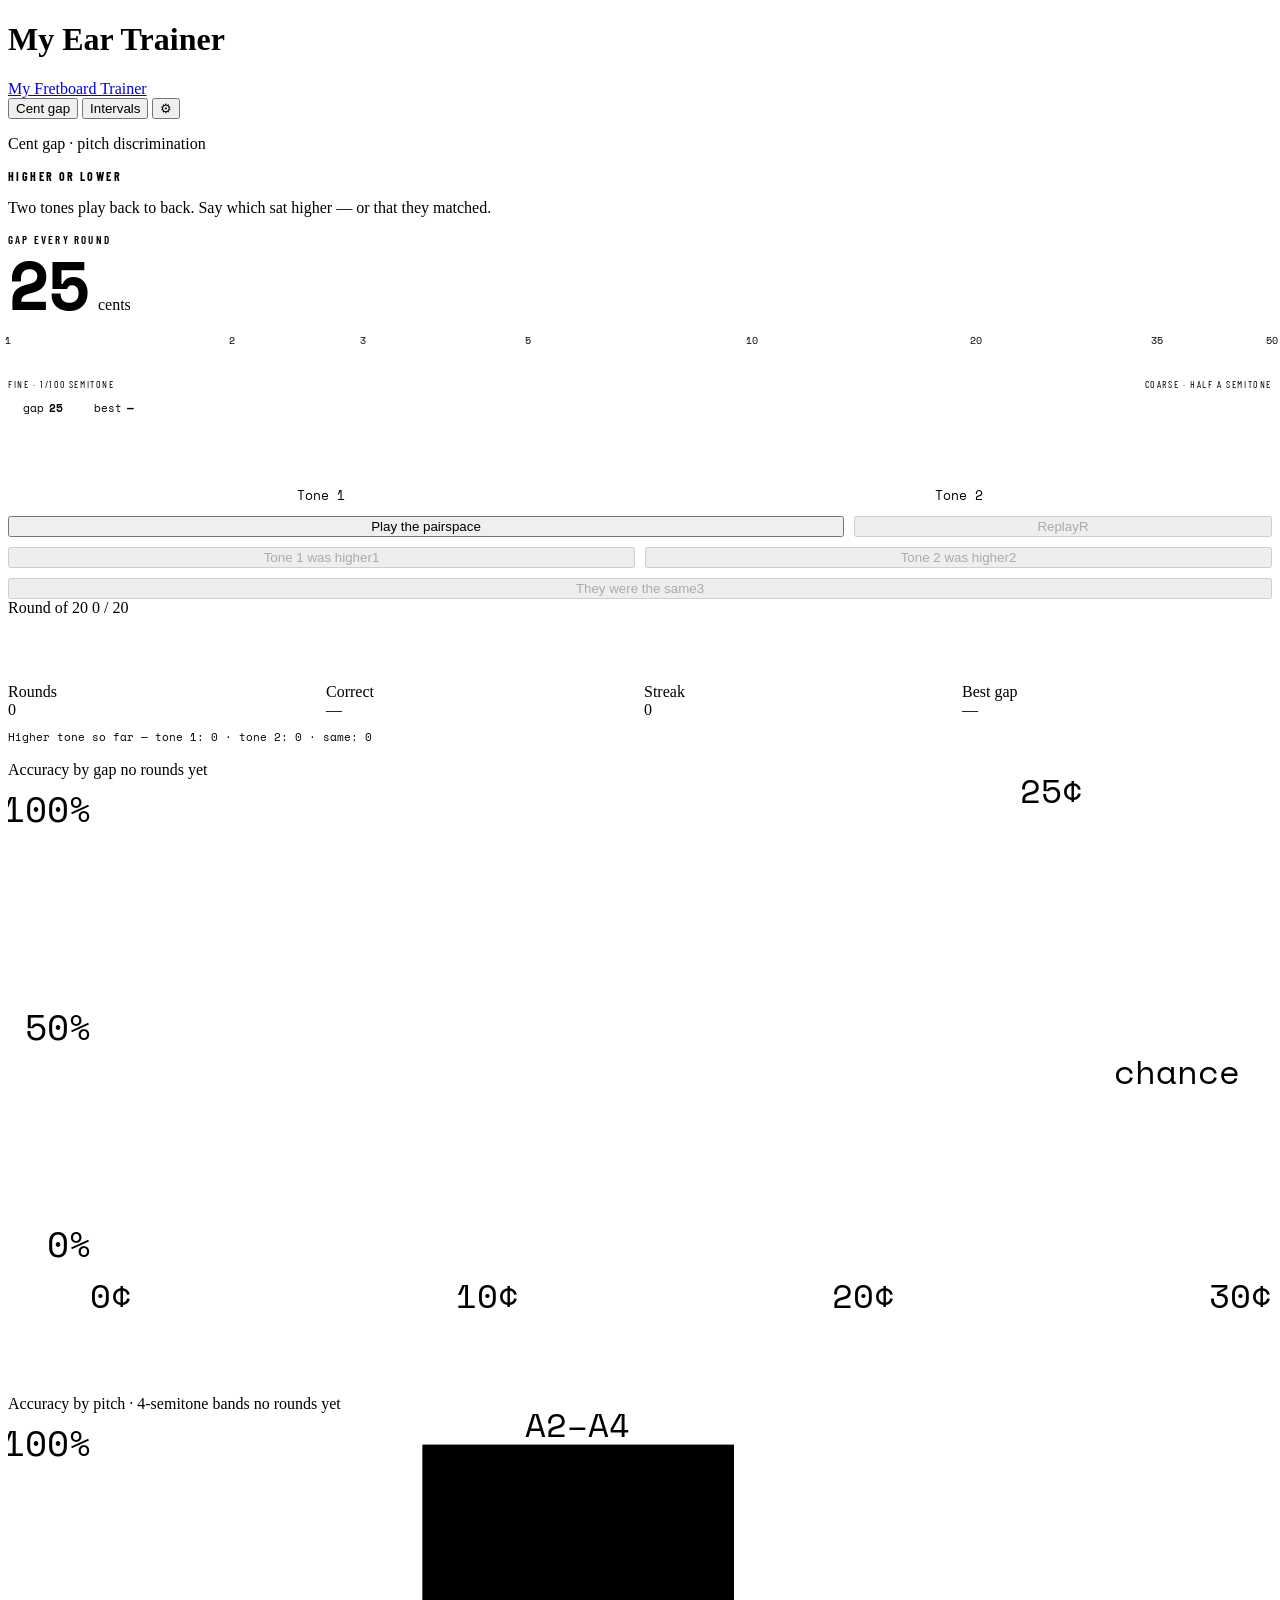
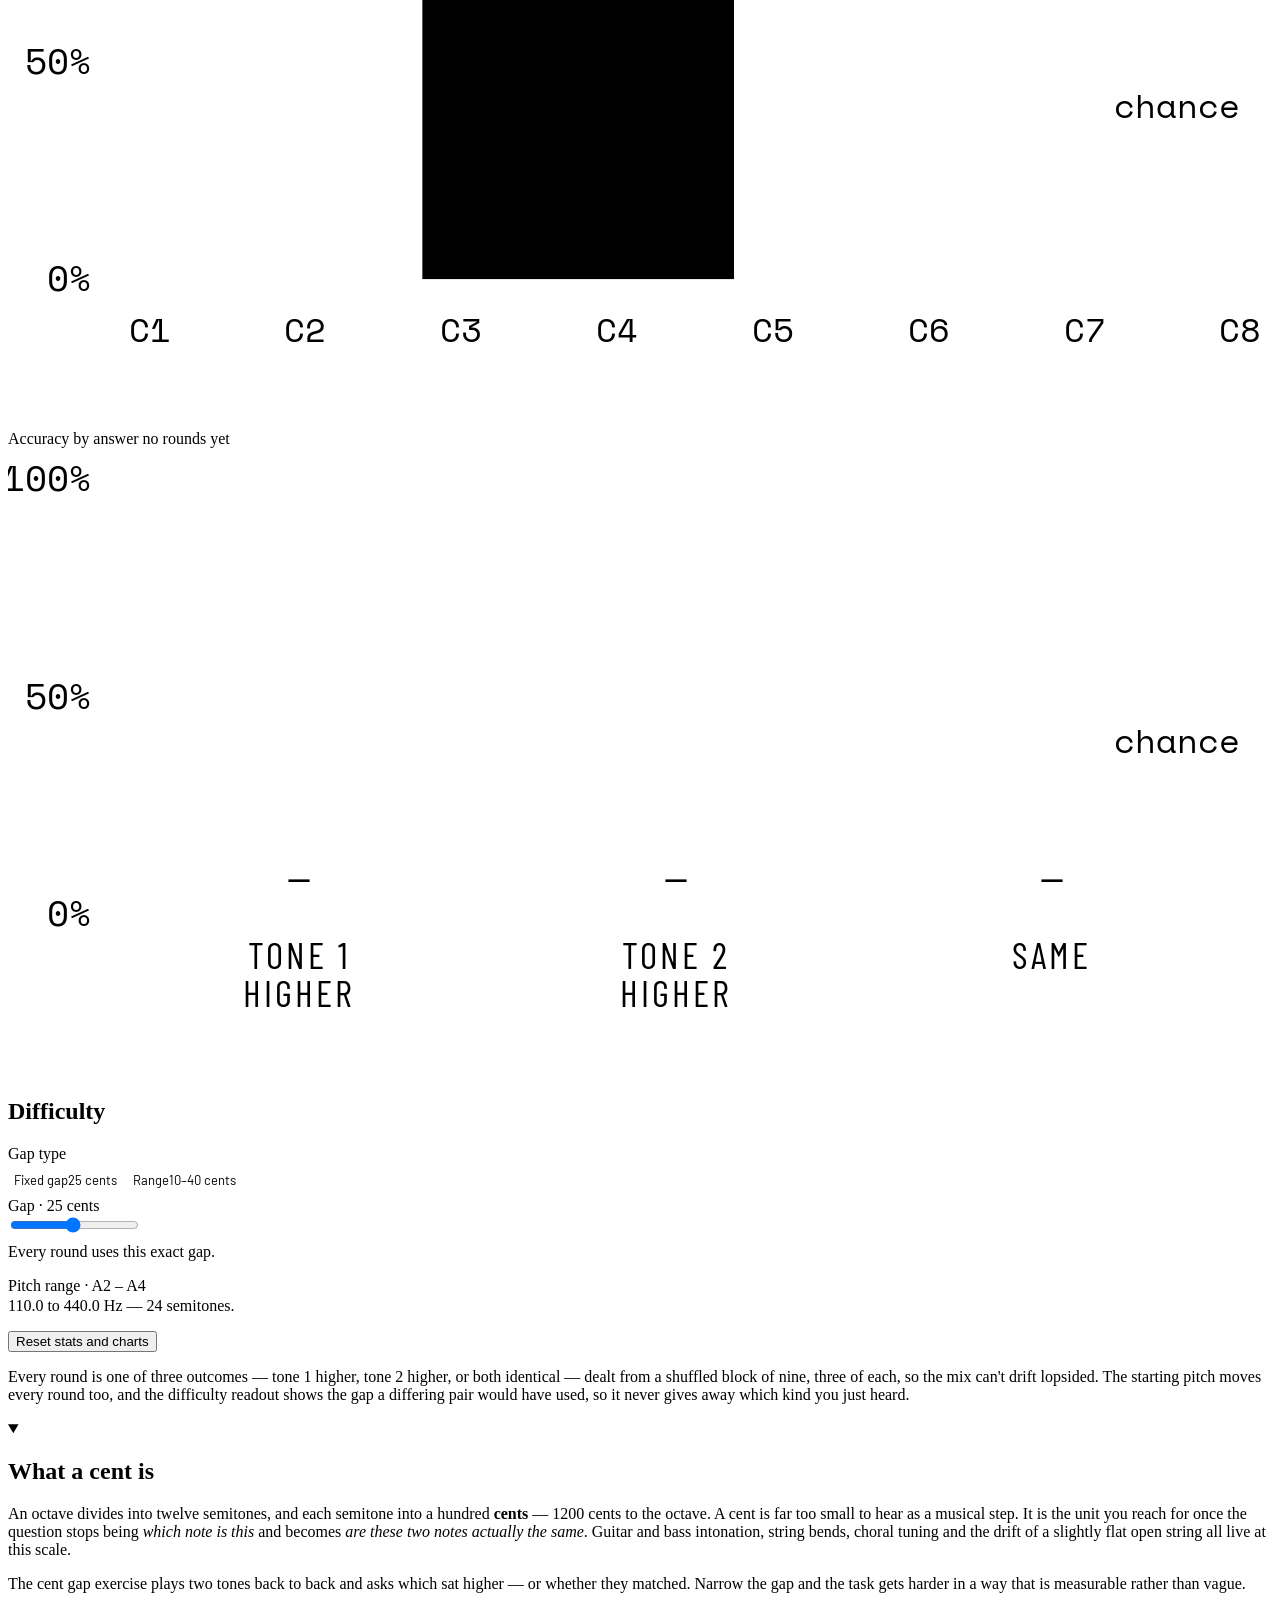
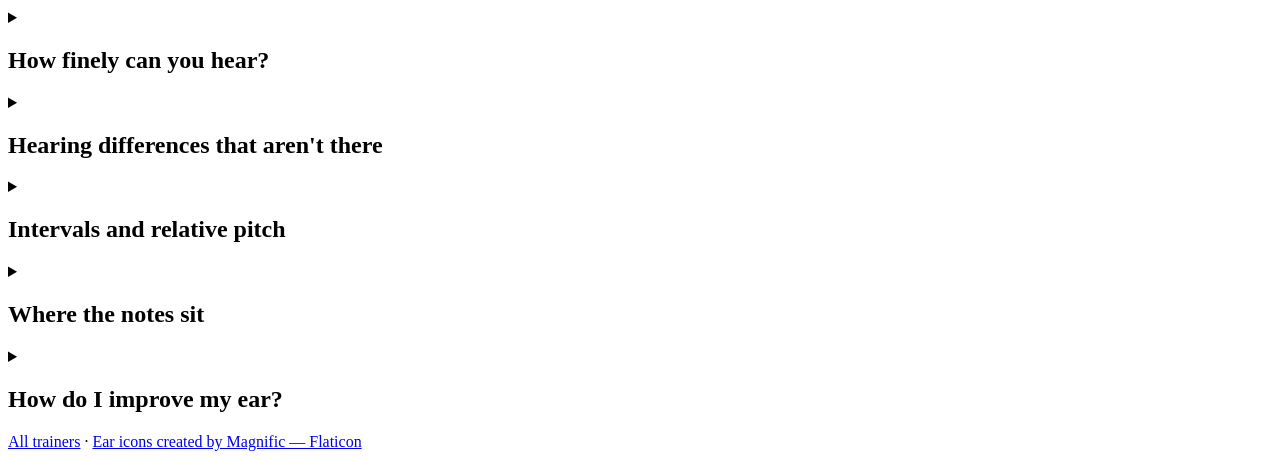
==== ear/index.html @ 1923e23a "Cap the cent gap at 50 The rail ran to 400 cents and the sliders to 300, so most of their travel sat" ====
<!DOCTYPE html>
<html lang="en" data-theme="auto">
<head>
<meta charset="utf-8">
<meta name="viewport" content="width=device-width, initial-scale=1, viewport-fit=cover">
<title>My Ear Trainer</title>
<meta name="description" content="Train your ear in the browser. Hear two tones and say which sat higher — down to a few cents — or name the interval from the tonic. Free, no signup.">
<link rel="canonical" href="https://mymusictrainers.com/ear/">
<meta name="theme-color" content="#23261F">

<meta property="og:type" content="website">
<meta property="og:site_name" content="My Music Trainers">
<meta property="og:url" content="https://mymusictrainers.com/ear/">
<meta property="og:title" content="My Ear Trainer — pitch and interval ear training">
<meta property="og:description" content="Hear two tones and say which sat higher — down to a few cents — or name the interval from the tonic. Free, runs in the browser, no signup.">
<meta property="og:image" content="https://mymusictrainers.com/og-image.png">
<meta property="og:image:width" content="1200">
<meta property="og:image:height" content="630">
<meta property="og:image:alt" content="My Music Trainers — ear training and fretboard practice, in the browser">
<meta name="twitter:card" content="summary_large_image">
<meta name="twitter:title" content="My Ear Trainer — pitch and interval ear training">
<meta name="twitter:description" content="Hear two tones and say which sat higher — down to a few cents — or name the interval from the tonic. Free, runs in the browser, no signup.">
<meta name="twitter:image" content="https://mymusictrainers.com/og-image.png">

<link rel="icon" type="image/png" href="../favicon.png">
<link rel="apple-touch-icon" href="../favicon.png">
<link rel="preconnect" href="https://fonts.googleapis.com">
<link rel="preconnect" href="https://fonts.gstatic.com" crossorigin>
<link href="https://fonts.googleapis.com/css2?family=Barlow+Condensed:wght@500;600;700&family=Barlow:wght@400;500;600&family=Space+Mono:wght@400;700&display=swap" rel="stylesheet">
<link rel="stylesheet" href="../app.css">
<style>

  .checks{display:grid;grid-template-columns:repeat(4,1fr);gap:6px;}
  .chk{
    position:relative;
    display:flex;align-items:center;justify-content:center;gap:5px;
    border:1px solid var(--rule);border-radius:2px;
    padding:8px 4px 8px 16px;
    cursor:pointer;user-select:none;
    font-family:'Space Mono',monospace;font-size:12px;color:var(--muted);
    opacity:.55;
    transition:background .12s,border-color .12s,color .12s,opacity .12s;
  }
  /* filled dot on the left reads as on/off at a glance, so the state doesn't
     rest on a grey-versus-less-grey distinction */
  .chk::before{
    content:'';position:absolute;left:5px;top:50%;
    width:7px;height:7px;margin-top:-3.5px;border-radius:50%;
    border:1px solid var(--muted);background:transparent;
    transition:background .12s,border-color .12s;
  }
  .chk[aria-pressed="true"]{
    border-color:var(--signal);color:var(--ink);
    background:var(--wash-no-b);opacity:1;
  }
  .chk[aria-pressed="true"]::before{background:var(--signal);border-color:var(--signal);}
  .chk[aria-pressed="true"] b{color:var(--signal);}
  .chk:focus-visible{outline:2px solid var(--signal);outline-offset:2px;}
  .chk b{font-weight:700;}
  .degrees{display:grid;grid-template-columns:repeat(4,1fr);gap:8px;margin-top:10px;}
  .deg{
    font-family:'Space Mono',monospace;
    letter-spacing:.02em;font-weight:700;font-size:15px;
    border:1px solid var(--ink);background:transparent;color:var(--ink);
    border-radius:2px;padding:12px 4px;cursor:pointer;
    transition:background .12s,color .12s,border-color .12s,opacity .14s;
  }
  .deg:hover:not(:disabled){background:var(--tint-b);}
  .deg-off{opacity:.22;border-style:dashed;}
  .deg:not(.deg-off){border-color:var(--signal);}
  .deg:disabled{opacity:.32;cursor:default;}
  .deg:focus-visible{outline:2px solid var(--signal);outline-offset:2px;}
  .deg span{display:block;font-family:'Space Mono',monospace;font-size:11px;letter-spacing:0;text-transform:none;opacity:.62;margin-top:2px;}
  .deg em{display:block;font-family:'Space Mono',monospace;font-size:9px;font-style:normal;letter-spacing:0;opacity:.4;margin-top:1px;}
  .deg.mark-ok{background:var(--correct)!important;border-color:var(--correct)!important;color:var(--on-correct)!important;opacity:1!important;}
  .deg.mark-no{background:var(--signal)!important;border-color:var(--signal)!important;color:var(--on-signal)!important;opacity:1!important;}
  .deg.mark-truth{border-color:var(--correct)!important;color:var(--correct)!important;opacity:1!important;box-shadow:inset 0 0 0 1px var(--correct);}
  /* brief highlight so the eye lands on the section after scrolling */
  @keyframes spotlight{
    0%{box-shadow:inset 0 0 0 1px transparent;background:transparent;}
    18%{box-shadow:inset 0 0 0 2px var(--signal);background:var(--wash-no-b);}
    70%{box-shadow:inset 0 0 0 2px var(--signal);background:var(--wash-no-b);}
    100%{box-shadow:inset 0 0 0 1px transparent;background:transparent;}
  }
  #difficultyBlock,#ivSetupBlock{border-radius:3px;}
  @media (prefers-reduced-motion:reduce){
    .spotlight{animation:none;outline:2px solid var(--signal);outline-offset:4px;}
  }
  .score-of{font-family:'Space Mono',monospace;font-size:12px;color:var(--muted);}
  .score-row b{flex:0 0 92px;font-weight:400;color:var(--muted);}
  .lede{font-size:14px;line-height:1.45;color:var(--graphite);margin:6px 0 0;max-width:40ch;}
  .hr{height:1px;background:var(--rule);margin:18px 0;}
  .sec-head{font-family:'Barlow Condensed',sans-serif;text-transform:uppercase;letter-spacing:.2em;font-size:12px;font-weight:700;margin:0 0 3px;}

  .picker{display:grid;grid-template-columns:1fr 1fr;gap:8px;}
  select{
  }
  .readout{display:flex;align-items:baseline;gap:10px;}
  .readout .num{font-family:'Space Mono',monospace;font-weight:700;font-size:clamp(46px,15vw,68px);line-height:.9;letter-spacing:-.03em;}
  .readout-cap{font-family:'Barlow Condensed',sans-serif;text-transform:uppercase;letter-spacing:.2em;font-size:11px;font-weight:600;color:var(--muted);margin:0 0 8px;}

  .rail{margin:20px 0 4px;}
  .rail-track{position:relative;height:34px;border-bottom:1px solid var(--ink);}
  .ceil{
    position:absolute;right:0;bottom:0;height:26px;
    background:repeating-linear-gradient(-45deg,var(--tint-b) 0 3px,transparent 3px 7px);
    border-left:1px dashed var(--tint-strong);
    transition:width .35s cubic-bezier(.2,.7,.2,1);
  }
  .cap-mark{
    position:absolute;bottom:-1px;width:2px;height:26px;
    background:var(--tint-strong);transform:translateX(-1px);
    transition:left .35s cubic-bezier(.2,.7,.2,1);
  }
  .rail-keys{
    display:flex;gap:16px;flex-wrap:wrap;margin-top:10px;
    font-family:'Space Mono',monospace;font-size:11px;color:var(--muted);
  }
  .rail-keys b{color:var(--ink);font-weight:700;}
  .key{display:flex;align-items:center;gap:5px;}
  .key::before{content:'';width:10px;height:3px;border-radius:1px;}
  .key-now::before{background:var(--signal);}
  .key-cap::before{background:var(--tint-strong);}
  .key-best::before{background:var(--correct);}
  .tick{position:absolute;bottom:0;width:1px;background:var(--tint-strong);height:12px;}
  .tick-num{position:absolute;top:-2px;transform:translateX(-50%);font-family:'Space Mono',monospace;font-size:10px;color:var(--muted);}
  .marker{position:absolute;bottom:-1px;width:3px;height:26px;background:var(--signal);transform:translateX(-1px);transition:left .45s cubic-bezier(.2,.7,.2,1);}
  .marker::after{content:'';position:absolute;top:-7px;left:50%;transform:translateX(-50%);border-left:5px solid transparent;border-right:5px solid transparent;border-top:7px solid var(--signal);}
  .best{position:absolute;bottom:-1px;width:1px;height:20px;background:var(--correct);transition:left .45s cubic-bezier(.2,.7,.2,1);}
  .rail-legend{display:flex;justify-content:space-between;font-family:'Barlow Condensed',sans-serif;text-transform:uppercase;letter-spacing:.16em;font-size:10px;color:var(--muted);margin-top:9px;}

  .tones{display:grid;grid-template-columns:1fr 1fr;gap:12px;height:78px;align-items:end;margin:18px 0 4px;}
  .tone{background:var(--tint-b);border:1px solid var(--rule);border-radius:2px;height:34px;display:flex;align-items:center;justify-content:center;font-family:'Space Mono',monospace;font-size:13px;color:var(--graphite);transition:transform .4s cubic-bezier(.2,.7,.2,1),background .2s,border-color .2s,color .2s;}
  .tone.sounding{background:var(--ink);color:var(--panel);border-color:var(--ink);}
  .tone.up{transform:translateY(-30px);}
  .tone.win{border-color:var(--ink);background:var(--tint-c);color:var(--ink);}
  .transport{display:grid;grid-template-columns:2fr 1fr;gap:10px;}
  .answers{display:grid;grid-template-columns:1fr 1fr;gap:10px;margin-top:10px;}
  #ansSame{grid-column:1/-1;}
  .btn.mark-ok{background:var(--correct)!important;border-color:var(--correct)!important;color:var(--on-correct)!important;opacity:1!important;}
  .btn.mark-no{background:var(--signal)!important;border-color:var(--signal)!important;color:var(--on-signal)!important;opacity:1!important;}
  .btn.mark-truth{border-color:var(--correct)!important;color:var(--correct)!important;opacity:1!important;box-shadow:inset 0 0 0 1px var(--correct);}

  .verdict{font-family:'Barlow Condensed',sans-serif;text-transform:uppercase;letter-spacing:.18em;font-weight:700;font-size:14px;min-height:38px;margin-top:14px;}

  .stats{display:grid;grid-template-columns:repeat(4,1fr);gap:8px;margin-top:14px;}
  .chart{margin-top:16px;}
  .chart svg{width:100%;height:auto;display:block;touch-action:pan-y;cursor:crosshair;}
  .tally{font-family:'Space Mono',monospace;font-size:11px;color:var(--muted);margin-top:10px;}

  .block{margin-top:16px;border-top:1px solid var(--rule);padding-top:14px;}
  .seg button{flex:1 1 auto;min-width:76px;font-family:'Barlow',sans-serif;font-size:13px;padding:9px 6px;border:1px solid var(--rule);background:transparent;color:var(--graphite);border-radius:2px;cursor:pointer;}
  @media (prefers-reduced-motion:reduce){
    *{transition:none !important;}
    .flash.fire{animation:none;}
    .flash.ok,.flash.no{opacity:0;}
  }
</style>
</head>
<body>
<main class="panel" id="panel">
  <div class="wordmark">
    <h1 class="wm-item">My Ear Trainer</h1>
    <a class="wm-item" href="/fretboard/">My Fretboard Trainer</a>
  </div>
  <div class="flash" id="flash"></div>

  <div class="tabs" role="tablist">
    <button class="tab" id="tabGap" role="tab" aria-selected="true">Cent gap</button>
    <button class="tab" id="tabInt" role="tab" aria-selected="false">Intervals</button>
    <button class="tab tab-gear" id="prefsBtn" aria-expanded="false" aria-label="Preferences">⚙</button>
  </div>

  <div id="prefsBack" class="sheet-back" hidden></div>
  <section id="prefs" class="sheet" hidden role="dialog" aria-modal="true" aria-label="Preferences">
    <div class="sheet-head">
      <span class="sheet-title">Preferences</span>
      <button class="sheet-x" id="prefsClose" aria-label="Close">×</button>
    </div>

    <div class="set-row" style="margin-top:0">
      <div class="set-lab">Pairs per round · <span class="slider-val" id="roundLenVal">20</span></div>
      <input type="range" id="roundLen" min="5" max="50" value="20" step="5">
    </div>

    <div class="set-row">
      <div class="set-lab">Appearance</div>
      <div class="seg" id="themeSeg">
        <button data-theme="auto" aria-pressed="true">Auto</button>
        <button data-theme="light" aria-pressed="false">Light</button>
        <button data-theme="dark" aria-pressed="false">Dark</button>
      </div>
    </div>

    <div class="set-row">
      <div class="set-lab">Feedback sound</div>
      <div class="seg" id="fxSeg">
        <button data-fx="on" aria-pressed="true">On</button>
        <button data-fx="off" aria-pressed="false">Off</button>
      </div>
    </div>

    <div class="set-row">
      <div class="set-lab">Volume · <span class="slider-val" id="volVal">50%</span></div>
      <input type="range" id="vol" min="5" max="100" value="50" step="1">
    </div>

    <div class="set-row">
      <button class="btn" id="prefsDone">Done</button>
    </div>
  </section>

  <section id="paneGap" role="tabpanel">
  <p class="eyebrow">Cent gap · pitch discrimination</p>

  <!-- ============ TRAINER ============ -->
  <h2 class="sec-head">Higher or lower</h2>
  <p class="sec-sub">Two tones play back to back. Say which sat higher — or that they matched.</p>

  <p class="readout-cap" id="gapCap">Gap this round</p>
  <div class="readout">
    <span class="num" id="gapNum">100</span>
    <span class="unit">cents</span>
  </div>

  <div class="rail">
    <div class="rail-track" id="railTrack">
      <div class="ceil" id="ceilBand"></div>
      <div class="cap-mark" id="capMark"></div>
      <div class="best" id="bestMark" style="left:0%"></div>
      <div class="marker" id="gapMark" style="left:50%"></div>
    </div>
    <div class="rail-legend">
      <span>Fine · 1/100 semitone</span>
      <span>Coarse · half a semitone</span>
    </div>
    <div class="rail-keys">
      <span class="key key-now">gap <b id="keyNow">25</b></span>
      <span class="key key-cap" id="keyCapWrap">range <b id="keyCap">10–40</b></span>
      <span class="key key-best">best <b id="keyBest">—</b></span>
    </div>
  </div>

  <div class="tones">
    <div class="tone" id="tone1">Tone 1</div>
    <div class="tone" id="tone2">Tone 2</div>
  </div>

  <div class="transport">
    <button class="btn btn-primary" id="playBtn">Play the pair<span class="btn-key">space</span></button>
    <button class="btn" id="replayBtn" disabled>Replay<span class="btn-key">R</span></button>
  </div>

  <div class="answers">
    <button class="btn" id="ans1" disabled>Tone 1 was higher<span class="btn-key">1</span></button>
    <button class="btn" id="ans2" disabled>Tone 2 was higher<span class="btn-key">2</span></button>
    <button class="btn" id="ansSame" disabled>They were the same<span class="btn-key">3</span></button>
  </div>

  <div class="prog">
    <div class="prog-head">
      <span id="progLabel">Round of 20</span>
      <span id="progCount">0 / 20</span>
    </div>
    <div class="prog-track"><div class="prog-fill" id="progFill"></div></div>
  </div>

  <p class="verdict" id="verdict"></p>

  <div class="stats">
    <div><div class="stat-k">Rounds</div><div class="stat-v" id="sTrials">0</div></div>
    <div><div class="stat-k">Correct</div><div class="stat-v" id="sAcc">—</div></div>
    <div><div class="stat-k">Streak</div><div class="stat-v" id="sStreak">0</div></div>
    <div><div class="stat-k">Best gap</div><div class="stat-v" id="sBest">—</div></div>
  </div>

  <p class="tally" id="tally">Higher tone so far — tone 1: 0 · tone 2: 0</p>

  <div class="chart">
    <div class="chart-head">
      <span class="chart-title">Accuracy by gap</span>
      <span class="chart-note" id="chartNote">no rounds yet</span>
    </div>
    <svg id="acc" viewBox="0 0 320 152" role="img"
         aria-label="Accuracy plotted against the size of the pitch gap"></svg>
  </div>

  <div class="chart">
    <div class="chart-head">
      <span class="chart-title">Accuracy by pitch · 4-semitone bands</span>
      <span class="chart-note" id="pitchNote">no rounds yet</span>
    </div>
    <svg id="pitch" viewBox="0 0 320 152" role="img"
         aria-label="Accuracy plotted against the centre pitch of the pair"></svg>
  </div>

  <div class="chart">
    <div class="chart-head">
      <span class="chart-title">Accuracy by answer</span>
      <span class="chart-note" id="typeNote">no rounds yet</span>
    </div>
    <svg id="types" viewBox="0 0 320 152" role="img"
         aria-label="Accuracy broken down by which answer was correct"></svg>
  </div>

  <section class="block">
    <h2 class="block-head">Difficulty</h2>

    <div id="difficultyBlock">
    <div class="set-row" style="margin-top:0">
      <div class="set-lab">Gap type</div>
      <div class="seg" id="modeSeg">
        <button data-mode="fixed" aria-pressed="true">Fixed gap<span class="seg-val" id="modeFixedVal">50 cents</span></button>
        <button data-mode="range" aria-pressed="false">Range<span class="seg-val" id="modeRangeVal">40–100 cents</span></button>
      </div>
    </div>

    <div class="set-row" id="fixedRow">
      <div class="set-lab">Gap · <span class="slider-val" id="fixedVal">25 cents</span></div>
      <input type="range" id="fixedGap" min="1" max="50" value="25" step="1">
      <p class="note" style="margin-top:6px">Every round uses this exact gap.</p>
    </div>

    <div class="set-row" id="rangeRow" hidden>
      <div class="set-lab">Gap range · <span class="slider-val" id="rangeSpanVal">10 – 40 cents</span></div>
      <div class="dual" id="rangeDual"></div>
      <p class="note" style="margin-top:6px">Each round draws a gap at random from this span, so you get a spread of difficulties rather than one.</p>
    </div>

    <div class="set-row">
      <div class="set-lab">Pitch range · <span class="slider-val" id="pitchSpanVal">A2 – A4</span></div>
      <div class="dual" id="pitchDual"></div>
      <p class="note" style="margin-top:2px" id="regRange">Pairs land between A2 and A4.</p>
    </div>
    </div>

    <div class="set-row">
      <button class="btn" id="resetBtn">Reset stats and charts</button>
    </div>

    <p class="note">Every round is one of three outcomes — tone 1 higher, tone 2 higher, or both identical — dealt from a shuffled block of nine, three of each, so the mix can't drift lopsided. The starting pitch moves every round too, and the difficulty readout shows the gap a differing pair would have used, so it never gives away which kind you just heard.</p>
  </section>
  </section>

  <!-- ============ INTERVALS ============ -->
  <section id="paneInt" role="tabpanel" hidden>
    <p class="eyebrow">Intervals · from the tonic</p>
    <h2 class="sec-head" style="margin-top:10px">Name the interval</h2>
    <p class="sec-sub">The tonic sounds first, then a second note. Say how far apart they were.</p>

    <div class="prog">
      <div class="prog-head">
        <span id="ivProgLabel">Round of 20</span>
        <span id="ivProgCount">0 / 20</span>
      </div>
      <div class="prog-track"><div class="prog-fill" id="ivProgFill"></div></div>
    </div>

    <div class="tones">
      <div class="tone" id="ivTone1">Tone 1</div>
      <div class="tone" id="ivTone2">Tone 2</div>
    </div>

    <div class="transport">
      <button class="btn btn-primary" id="ivPlay">Play the pair<span class="btn-key">space</span></button>
      <button class="btn" id="ivReplay" disabled>Replay<span class="btn-key">R</span></button>
    </div>

    <div class="degrees" id="ivDegrees"></div>

    <p class="verdict" id="ivVerdict"></p>

    <div class="stats">
      <div><div class="stat-k">Rounds</div><div class="stat-v" id="ivTrials">0</div></div>
      <div><div class="stat-k">Correct</div><div class="stat-v" id="ivAcc">—</div></div>
      <div><div class="stat-k">Streak</div><div class="stat-v" id="ivStreak">0</div></div>
      <div><div class="stat-k">Best run</div><div class="stat-v" id="ivBest">0</div></div>
    </div>

    <div class="chart">
      <div class="chart-head">
        <span class="chart-title">Accuracy by interval</span>
        <span class="chart-note" id="ivChartNote">no rounds yet</span>
      </div>
      <svg id="ivChart" viewBox="0 0 320 152" role="img"
           aria-label="Accuracy for each interval"></svg>
    </div>

    <section class="block">
      <h2 class="block-head">Exercise</h2>

      <div id="ivSetupBlock">
      <div class="set-row" style="margin-top:0">
        <div class="set-lab">Scale · <span class="slider-val" id="ivScaleName">C major</span></div>
        <div class="picker">
          <select id="ivTonic" aria-label="Tonic"></select>
          <select id="ivScalePick" aria-label="Scale type"></select>
        </div>
      </div>

      <div class="set-row">
        <div class="set-lab"><span id="ivRootLab">Octave</span> · <span class="slider-val" id="ivRootVal">C3</span></div>
        <input type="range" id="ivRoot" min="1" max="6" value="3" step="1">
      </div>

      <div class="set-row" id="ivOctRow">
        <div class="set-lab">Octaves in play · <span class="slider-val" id="ivOctVal">1</span></div>
        <input type="range" id="ivOct" min="1" max="4" value="1" step="1">
      </div>

      <p class="note" id="ivRange">Every round starts on C3.</p>

      <div class="set-row">
        <div class="set-lab">Intervals in play</div>
        <div class="checks" id="ivPick"></div>
        <p class="note" style="margin-top:8px" id="ivPickNote">8 intervals in play.</p>
      </div>
      </div>

      <div class="set-row">
        <div class="set-lab">Second note</div>
        <div class="seg" id="ivDirSeg">
          <button data-dir="up" aria-pressed="true">Always above</button>
          <button data-dir="both" aria-pressed="false">Above or below</button>
        </div>
      </div>

      <div class="set-row">
        <button class="btn" id="ivReset">Reset stats and charts</button>
      </div>

      <p class="note">Intervals are dealt from a shuffled block so each one comes up equally often.</p>
    </section>
  </section>

  <div id="roundBack" class="sheet-back" hidden></div>
  <section id="roundSheet" class="sheet" hidden role="dialog" aria-modal="true" aria-label="Round complete">
    <div class="sheet-head">
      <span class="sheet-title">Round complete</span>
      <button class="sheet-x" id="roundClose" aria-label="Close">×</button>
    </div>

    <div class="score">
      <span class="score-num" id="roundPct">—</span>
      <span class="score-of" id="roundOf">0 of 20 correct</span>
    </div>

    <div class="score-bars" id="roundBreak"></div>

    <p class="score-say" id="roundSay"></p>

    <div class="set-row" id="roundActions"></div>
  </section>

  <audio id="player" playsinline preload="auto"></audio>
  <audio id="fx" playsinline preload="auto"></audio>
</main>

<article class="panel prose">
  <details open>
    <summary><h2>What a cent is</h2></summary>
    <p>An octave divides into twelve semitones, and each semitone into a hundred <b>cents</b> — 1200 cents to the octave. A cent is far too small to hear as a musical step. It is the unit you reach for once the question stops being <i>which note is this</i> and becomes <i>are these two notes actually the same</i>. Guitar and bass intonation, string bends, choral tuning and the drift of a slightly flat open string all live at this scale.</p>
    <p>The cent gap exercise plays two tones back to back and asks which sat higher — or whether they matched. Narrow the gap and the task gets harder in a way that is measurable rather than vague.</p>
  </details>

  <details>
    <summary><h2>How finely can you hear?</h2></summary>
    <p>Published figures vary a great deal with the method used, so treat any single number with suspicion. One well-known comparison of <a href="https://pubmed.ncbi.nlm.nih.gov/11605682/" target="_blank" rel="noopener">professional musicians and non-musicians</a> put trained listeners at roughly 8–11 cents and untrained listeners at about double that. Other work, using practised listeners under optimised laboratory conditions, reports musician thresholds down near 2–3 cents. <a href="https://www.mdpi.com/2076-3425/11/12/1592" target="_blank" rel="noopener">Later reviews</a> land in similar territory.</p>
    <p>Two things hold across all of them. The untrained threshold is coarser than most people assume — a gap you cannot hear at all is still a gap a tuner would flag. And it moves: this is a trainable skill, and it improves faster than most musical skills do.</p>
    <p>That is the point of measuring rather than guessing. Set a gap, run a round, and the accuracy chart shows where your own threshold actually sits today.</p>
  </details>

  <details>
    <summary><h2>Hearing differences that aren't there</h2></summary>
    <p>Tone 1 higher, tone 2 higher, or the two were identical. That third answer is the one that earns its place. Without identical pairs you can score well by always hearing a difference, whether or not one is present — a common failure mode, and completely invisible in a single accuracy number. The round summary calls it out separately when the identical pairs are the ones going wrong.</p>
    <p>Three answers also means guessing scores 33% rather than 50, so every judgement the app makes about your accuracy is measured against that floor instead of a coin flip.</p>
  </details>

  <details>
    <summary><h2>Intervals and relative pitch</h2></summary>
    <p>The second exercise plays the tonic, then another note, and asks how far apart they were. This is <b>relative pitch</b>: not naming notes in absolute terms, but hearing the distance between them. It is the skill behind picking a line up by ear, transcribing, and knowing where your hand should go before you play.</p>
    <p>The reference is always the tonic, so the key holds and the movable-do solfège syllables keep their meaning — <i>do, re, mi</i> stay attached to scale degrees rather than to fixed pitches. Start with a handful of intervals and add a neighbour once those are solid; a new interval is easiest to learn by contrast with one you already know.</p>
    <p>Sing them back. Naming an interval you have only ever heard is a much weaker skill than one you can produce — pitch the second note yourself, out loud, and say the solfège syllable as you land on it (<i>do</i> up to <i>sol</i>, <i>do</i> up to <i>me</i>). Singing forces you to commit to a pitch before you hear whether you were right, which is exactly the muscle that recognition alone leaves untrained.</p>
    <p>A useful way in is to anchor each interval to a song that opens with it — the rising fifth of <i>Twinkle, Twinkle</i>, the tritone of the Simpsons theme. EarMaster publishes a free <a href="https://www.earmaster.com/products/free-tools/interval-song-chart-generator.html" target="_blank" rel="noopener">interval song chart generator</a> that lists well-known songs for each one, which is worth keeping open beside this while the shapes are still settling.</p>
  </details>

  <details>
    <summary><h2>Where the notes sit</h2></summary>
    <p>Trials are drawn from the piano's range, A0 to C8, and you set the span you want to work in. For reference: a four-string bass sounds E1 to about E♭3, a guitar E2 to E6. Both are written an octave above where they sound, which is why an open E on a bass reads as E2 on paper but arrives at your ear near 41 Hz.</p>
    <p>Pitch discrimination is not uniform across that range, which is why accuracy is charted against the centre pitch of each pair as well as against the gap. Most people are noticeably worse at the extremes.</p>
  </details>

  <details>
    <summary><h2>How do I improve my ear?</h2></summary>
    <p>Aim to sit around <b>70–80% correct</b>. Score much higher and the exercise is too easy to be teaching you anything; sit near chance and there is no signal to learn from. After every round the summary tells you which side of that band you landed on — but it only advises. Nothing changes difficulty behind your back, so the controls below are yours to move.</p>
    <p>On the <b>Cent gap</b> tab, the blunt lever is <b>Gap</b>: lower it to make the task harder, raise it to make it easier. Switch <b>Gap type</b> to <b>Range</b> and each round draws a random gap from the span you set, which spreads practice across several difficulties instead of drilling one. <b>Pitch range</b> is the subtler lever. Narrow it to work a single register at a time; widen it to be tested everywhere. The low end is markedly harder than the middle, so the same gap sitting down at A1–A2 is a stiffer test than at A3–A4 — if a gap feels impossible, try it higher up before you widen it.</p>
    <p>On the <b>Intervals</b> tab, <b>Intervals in play</b> is the main dial. Fewer intervals means a better chance of guessing right and an easier round; switching one more on makes it harder, and the summary suggests which neighbour to add next. <b>Second note</b> set to <b>Above or below</b> brings in descending intervals, which most people find harder than ascending ones. <b>Octaves in play</b> widens the register the tonic can appear in. <b>Scale</b> selects a whole set at once when you would rather work in a key than pick intervals by hand.</p>
    <p>Two habits worth keeping. Change one thing at a time, or you will not know which change moved your score. And hit <b>Reset stats and charts</b> after a real difficulty change, so the charts describe the exercise you are actually doing rather than an average of two. Short, frequent sessions beat long ones — <b>Pairs per round</b> in the preferences sets how often you get a summary.</p>
  </details>
</article>

<footer class="credit">
  <a href="/">All trainers</a> &middot;
  <a href="https://www.flaticon.com/free-icons/ear" title="ear icons" target="_blank" rel="noopener">Ear icons created by Magnific &mdash; Flaticon</a>
</footer>

<script src="../audio.js"></script>
<script>
(function(){
  "use strict";
  var A=window.TrainerAudio;

  var MIN_GAP=1, MAX_GAP=50, DUR=0.55, PAUSE=0.28, SR=44100;
  var NOTES=['C','C#','D','D#','E','F','F#','G','G#','A','A#','B'];

  var state={mode:'fixed',fixedGap:25,rangeLo:10,rangeHi:40,pitchLo:45,pitchHi:69,
    roundLen:20,rTrials:0,rCorrect:0,rSame:0,rSameOk:0,rDiff:0,rDiffOk:0,
    timbre:'pluck',route:'webaudio',vol:0.50,
    fx:true,trial:null,awaiting:false,playing:false,
    trials:0,correct:0,streak:0,best:null,
    deck:[],count1:0,count2:0,count0:0,
    bins:{},pitchBins:{},typeStats:{0:{n:0,ok:0},1:{n:0,ok:0},2:{n:0,ok:0}}};

  function el(id){return document.getElementById(id);}
  var panel=el('panel'),flash=el('flash'),gapNum=el('gapNum'),gapMark=el('gapMark'),
      bestMark=el('bestMark'),tone1=el('tone1'),tone2=el('tone2'),
      playBtn=el('playBtn'),replayBtn=el('replayBtn'),
      ans1=el('ans1'),ans2=el('ans2'),ansSame=el('ansSame'),verdict=el('verdict'),
      player=el('player'),fxPlayer=el('fx');

  /* ================= audio ================= */
  var ctx=null;

  function log(msg){ if(window.console&&console.warn) console.warn('[audio] '+msg); }

  function ensureCtx(){ ctx=A.ensureCtx(); return ctx; }

  // Each entry is [harmonic number, amplitude, decay rate in nepers/sec].
  // A plucked string's upper harmonics die away much faster than its
  // fundamental — that fading brightness is most of what makes a pluck
  // sound like a string rather than an organ.
  // Three string instruments, distinguished by how their harmonics behave over
  // time. Deliberately no vibrato on the bowed voice: real players use it, but
  // it wobbles the pitch by several cents and would wreck the measurement.
  var TIMBRES={
    pluck:{                                    // guitar or bass
      amps:[1,.62,.42,.28,.19,.13,.09,.06],
      decay:function(k){ return 1.7*Math.pow(k,0.82); },
      atk:0.006, rel:0.05, stretch:0
    },
    piano:{                                    // struck, not plucked: brighter
      amps:[1,.78,.52,.30,.22,.14,.10,.07,.05],
      decay:function(k){ return 1.05*Math.pow(k,0.95); },
      atk:0.004, rel:0.05, stretch:0.0004,     // stiff strings run slightly sharp
      pad:0.86                                 // its partials drift out of phase
    },
    bowed:{                                    // violin or cello: sustained
      amps:[1,.82,.62,.45,.32,.22,.15,.10,.07,.05],
      decay:function(){ return 0; },
      atk:0.11, rel:0.09, stretch:0
    }
  };
  function timbre(){ return TIMBRES[state.timbre]||TIMBRES.pluck; }

  function partials(){
    var T=timbre(), out=[];
    for(var i=0;i<T.amps.length;i++){
      var k=i+1;
      // inharmonicity: partials drift sharp of exact multiples on a stiff string
      var ratio = T.stretch ? k*Math.sqrt(1+T.stretch*k*k) : k;
      out.push([ratio,T.amps[i],T.decay(k)]);
    }
    return out;
  }
  function norm(){
    var t=0, T=timbre();
    partials().forEach(function(p){ t+=p[1]; });
    return Math.max(1, t*0.72/(T.pad||1));
  }
  function decays(){ return state.timbre!=='bowed'; }

  // Ears are much less sensitive down low: a 110 Hz tone at a given amplitude
  // sounds far quieter than a 440 Hz one. Rough inverse of the equal-loudness
  // contour, normalised to 1.0 at 440 Hz.
  function loudnessGain(f){ return A.loudnessGain(f); }

  // One gain for the whole pair, taken from its centre. Deriving it per tone
  // would make the higher tone quieter than the lower one, handing over a
  // loudness cue that could be used instead of actually hearing the pitch.
  function pairGain(segments){
    var tot=0,n=0;
    segments.forEach(function(s){ if(s.freq){ tot+=Math.log(s.freq); n++; } });
    if(!n) return 1;
    return loudnessGain(Math.exp(tot/n));
  }

  function scheduleTone(freq,start,dur,gain){
    var g=ctx.createGain(), peak=Math.min(0.98,0.92*state.vol*(gain||1));
    var T=timbre(), nrm=norm();
    var atk=Math.min(T.atk,dur*0.4), rel=Math.min(T.rel,dur*0.3);
    g.gain.setValueAtTime(0.0001,start);
    g.gain.linearRampToValueAtTime(peak,start+atk);
    g.gain.setValueAtTime(peak,start+dur-rel);
    g.gain.exponentialRampToValueAtTime(0.0001,start+dur);
    g.connect(ctx.destination);

    partials().forEach(function(p){
      var pf=freq*p[0];
      if(pf>18000) return;                       // past hearing, skip it
      var o=ctx.createOscillator();
      o.type='sine'; o.frequency.setValueAtTime(pf,start);
      var pg=ctx.createGain(), a=p[1]/nrm;
      if(p[2]>0){
        pg.gain.setValueAtTime(a,start);
        pg.gain.exponentialRampToValueAtTime(Math.max(0.00005,a*Math.exp(-p[2]*dur)),start+dur);
      } else pg.gain.value=a;
      o.connect(pg); pg.connect(g);
      o.start(start); o.stop(start+dur+0.05);
    });
  }

  function renderWav(segments){
    var total=0;
    segments.forEach(function(s){ total+=Math.round(s.dur*SR); });
    var buf=new ArrayBuffer(44+total*2), dv=new DataView(buf), off=0;
    function str(o,s){ for(var k=0;k<s.length;k++) dv.setUint8(o+k,s.charCodeAt(k)); }
    str(0,'RIFF'); dv.setUint32(4,36+total*2,true); str(8,'WAVE');
    str(12,'fmt '); dv.setUint32(16,16,true); dv.setUint16(20,1,true);
    dv.setUint16(22,1,true); dv.setUint32(24,SR,true); dv.setUint32(28,SR*2,true);
    dv.setUint16(32,2,true); dv.setUint16(34,16,true);
    str(36,'data'); dv.setUint32(40,total*2,true);
    off=44;
    var ps=partials(), nrm=norm(), T=timbre(), lg=pairGain(segments), amp=Math.min(0.98,0.92*state.vol*lg);
    segments.forEach(function(seg){
      var n=Math.round(seg.dur*SR);
      for(var i=0;i<n;i++){
        var v=0;
        if(seg.freq){
          var t=i/SR;
          var atk=Math.min(T.atk,seg.dur*0.4), rel=Math.min(T.rel,seg.dur*0.3);
          var env=Math.max(0,Math.min(1,t/atk,(seg.dur-t)/rel));
          for(var k=0;k<ps.length;k++){
            var pf=seg.freq*ps[k][0];
            if(pf>18000) continue;
            var a=ps[k][1];
            if(ps[k][2]>0) a*=Math.exp(-ps[k][2]*t);
            v+=a*Math.sin(2*Math.PI*pf*t);
          }
          v=v/nrm*amp*env;
        }
        dv.setInt16(off,Math.max(-1,Math.min(1,v))*32767,true); off+=2;
      }
    });
    return buf;
  }

  // blob: URLs are blocked inside the published-artifact sandbox, so the WAV
  // goes in as a data: URI instead.
  function wavDataUri(segments){ return A.toDataUri(renderWav(segments)); }

  function playViaElement(segments){
    try{
      player.src=wavDataUri(segments);
      player.volume=1;
      var pr=player.play();
      if(pr&&pr.then) pr.catch(function(e){ log('audio element blocked: '+e.name); });
    }catch(e){ log('wav fallback failed: '+e.message); }
  }

  function playSegments(segments){
    state.playing=true;
    var totalMs=0; segments.forEach(function(s){ totalMs+=s.dur*1000; });

    // the fallback is for a context that will not wake, not a permanent verdict
    if(state.route==='element'&&A.isRunning()) state.route='webaudio';
    var c = state.route==='element' ? null : ensureCtx();
    if(c){
      // resume() is async — the context often still reads 'suspended' right
      // here on the first gesture. Schedule anyway: nodes queued now will
      // sound as soon as it wakes. Only fall back if it never wakes up.
      var t=c.currentTime+0.09, pg=pairGain(segments);
      segments.forEach(function(s){ if(s.freq) scheduleTone(s.freq,t,s.dur,pg); t+=s.dur; });
      if(c.state!=='running'){
        setTimeout(function(){
          if(c.state!=='running'&&state.route!=='element'){
            log('context never resumed — switching to audio element');
            state.route='element';
            playViaElement(segments);
          }
        },350);
      }
    } else {
      if(state.route!=='element'){ log('no Web Audio — using audio element'); state.route='element'; }
      playViaElement(segments);
    }
    setTimeout(function(){ state.playing=false; },totalMs+150);
  }

  /* ================= feedback blips ================= */
  // Deliberately far above the trainer's range (C6 and up) and only a tenth
  // of a second long: a blip near the trial tones would prime the ear for the
  // next pair, which is exactly the kind of contamination this task can't take.
  // Both outcomes are noise bursts rather than tones. Over the piano range the
  // trainer reaches 4186 Hz, and any chime placed above that would be shrill
  // and, for older ears, inaudible. Noise sidesteps the problem entirely:
  // nothing pitched for the ear to carry into the next pair. Success is bright
  // and clipped, failure dull and longer — easy to tell apart, nothing to hum.

  // shape=1 bright (success), shape=0 dull (failure)
  function noiseSample(bright,prev,w){
    return bright ? {v:w-prev.last, last:w}          // one-pole highpass
                  : {v:prev.last*0.72+w*0.28, last:prev.last*0.72+w*0.28};
  }
  function fillNoise(d,n,bright,decay){
    var prev={last:0};
    for(var i=0;i<n;i++){
      var w=Math.random()*2-1, r=noiseSample(bright,prev,w);
      prev.last=r.last;
      d[i]=r.v*Math.pow(1-i/n,decay);
    }
  }
  function scheduleNoise(start,dur,peak,bright){
    var n=Math.floor(SR*dur), b=ctx.createBuffer(1,n,SR);
    fillNoise(b.getChannelData(0),n,bright,bright?3.4:2.2);
    var src=ctx.createBufferSource(); src.buffer=b;
    var g=ctx.createGain(); g.gain.value=peak*(bright?1.1:1.5);
    src.connect(g); g.connect(ctx.destination);
    src.start(start);
  }

  // plain sine render for the fallback route — never uses the trial timbre
  function blipWavUri(ok,peak){
    var i, dur = ok?0.10:0.19, total=Math.round(dur*SR);
    var buf=new ArrayBuffer(44+total*2), dv=new DataView(buf), off=0;
    function str(o,t){ for(var k=0;k<t.length;k++) dv.setUint8(o+k,t.charCodeAt(k)); }
    str(0,'RIFF'); dv.setUint32(4,36+total*2,true); str(8,'WAVE');
    str(12,'fmt '); dv.setUint32(16,16,true); dv.setUint16(20,1,true);
    dv.setUint16(22,1,true); dv.setUint32(24,SR,true); dv.setUint32(28,SR*2,true);
    dv.setUint16(32,2,true); dv.setUint16(34,16,true);
    str(36,'data'); dv.setUint32(40,total*2,true);
    off=44;
    var buf2=new Float32Array(total);
    fillNoise(buf2,total,ok,ok?3.4:2.2);
    var amp=peak*(ok?1.1:1.5);
    for(i=0;i<total;i++){
      dv.setInt16(off,Math.max(-1,Math.min(1,buf2[i]*amp))*32767,true); off+=2;
    }
    var bytes=new Uint8Array(buf), bin='', chunk=0x8000;
    for(i=0;i<bytes.length;i+=chunk) bin+=String.fromCharCode.apply(null,bytes.subarray(i,i+chunk));
    return 'data:audio/wav;base64,'+btoa(bin);
  }

  function playFeedback(ok){
    if(!state.fx) return;
    var peak=Math.min(0.5,0.42*state.vol);   // sits under the tones
    try{
      if(state.route==='element'&&A.isRunning()) state.route='webaudio';
      var c = state.route==='element' ? null : ensureCtx();
      if(c){
        scheduleNoise(c.currentTime+0.02, ok?0.10:0.19, peak, ok);
      } else {
        fxPlayer.src=blipWavUri(ok,peak);
        fxPlayer.volume=1;
        var pr=fxPlayer.play();
        if(pr&&pr.then) pr.catch(function(e){ log('feedback blocked: '+e.name); });
      }
    }catch(e){ log('feedback failed: '+e.message); }
  }

  /* ================= rounds ================= */
  // Three answers, so guessing scores a third. Everything below is judged
  // against that floor rather than against 50%, or a coin-flipping session
  // would look like progress.
  var CHANCE=1/3, dualPitch=null, dualGap=null;

  function progress(){
    var n=state.rTrials, len=state.roundLen;
    el('progCount').textContent=n+' / '+len;
    el('progFill').style.width=Math.min(100,(n/len)*100)+'%';
    el('progLabel').textContent='Round of '+len;
  }

  function roundOpen(on){
    el('roundSheet').hidden=!on;
    el('roundBack').hidden=!on;
  }

  // What to suggest next. High accuracy means the task is too easy to be
  // teaching anything; near-chance means it is too hard to learn from.
  function advise(acc){
    if(acc>=0.85) return 'harder';
    if(acc>=0.62) return 'hold';
    if(acc>=0.45) return 'ease';
    return 'easier';
  }

  function gapNow(){
    return state.mode==='fixed' ? state.fixedGap : (state.rangeLo+state.rangeHi)/2;
  }

  // Send the eye to the difficulty controls and flash them, so it is obvious
  // where the scroll landed.
  function revealDifficulty(){
    var target=el('difficultyBlock');
    setTimeout(function(){
      if(target.scrollIntoView){
        try{ target.scrollIntoView({behavior:'smooth',block:'center'}); }
        catch(e){ target.scrollIntoView(); }
      }
      target.classList.remove('spotlight');
      void target.offsetWidth;              // restart the animation
      target.classList.add('spotlight');
      setTimeout(function(){ target.classList.remove('spotlight'); },2000);
    },60);
  }

  function roundReset(){
    state.rTrials=0; state.rCorrect=0;
    state.rSame=0; state.rSameOk=0; state.rDiff=0; state.rDiffOk=0;
    progress();
  }

  function bar(label,ok,n){
    var pct = n? Math.round(100*ok/n) : 0;
    return '<div class="score-row"><b>'+label+'</b>'+
      '<span class="score-bar"><i style="width:'+(n?pct:0)+'%"></i></span>'+
      '<span>'+(n? pct+'% ('+n+')' : '\u2014')+'</span></div>';
  }

  function finishRound(){
    var n=state.rTrials, ok=state.rCorrect, acc=n?ok/n:0;
    el('roundPct').textContent=Math.round(acc*100)+'%';
    el('roundOf').textContent=ok+' of '+n+' correct';
    el('roundBreak').innerHTML =
      bar('Different',state.rDiffOk,state.rDiff)+
      bar('Identical',state.rSameOk,state.rSame);

    var verdictText, mode=advise(acc);
    var gapTxt = state.mode==='fixed' ? state.fixedGap+' cents'
                                      : state.rangeLo+'\u2013'+state.rangeHi+' cents';

    if(mode==='harder'){
      verdictText='That was comfortable at <b>'+gapTxt+'</b>. Worth making it harder \u2014 '+
        'a narrower gap, or a wider pitch range. You learn fastest somewhere around '+
        '70\u201380%, not at the top of the scale.';
    } else if(mode==='hold'){
      verdictText='This is the right level \u2014 hard enough to stretch you, not so hard '+
        'you are guessing. Another round at <b>'+gapTxt+'</b> is the useful thing to do.';
    } else if(mode==='ease'){
      verdictText='Tough going at <b>'+gapTxt+'</b>, though still well clear of the '+
        Math.round(CHANCE*100)+'% you would get by guessing. Staying here is fine; so is easing off.';
    } else {
      verdictText='At <b>'+gapTxt+'</b> you are close to the '+Math.round(CHANCE*100)+
        '% that pure guessing scores, so there is little to learn from here. A wider gap, '+
        'worked back down, will get you further.';
    }

    var acts=[['Another round','hold'],['Adjust difficulty','manual']];

    if(state.rSame>=3 && state.rSameOk/state.rSame < 0.4 && acc>0.5){
      verdictText+=' Worth noting: you are missing most of the <b>identical</b> pairs, '+
        'which usually means you are hearing a difference that is not there.';
    }

    el('roundSay').innerHTML=verdictText;

    var wrap=el('roundActions');
    while(wrap.firstChild) wrap.removeChild(wrap.firstChild);
    acts.forEach(function(a,i){
      var b=document.createElement('button');
      b.className='btn'+(i===0?' btn-primary':'');
      b.textContent=a[0];
      b.dataset.act=a[1];
      wrap.appendChild(b);
    });

    roundOpen(true);
  }

  /* ================= dual-handle slider ================= */
  // No native two-thumb range exists, so this builds one: a track, a fill and
  // two draggable thumbs. Grabbing picks the nearer thumb, which keeps both
  // reachable even when they sit on top of each other — the failure mode of
  // the usual trick of stacking two native sliders.
  function dualRange(id,opt){
    var host=el(id), min=opt.min, max=opt.max, step=opt.step||1;
    var lo=opt.lo, hi=opt.hi, drag=null;

    var track=document.createElement('div'); track.className='dual-track';
    var fill=document.createElement('div');  fill.className='dual-fill';
    track.appendChild(fill); host.appendChild(track);

    function mkThumb(which){
      var t=document.createElement('div');
      t.className='dual-thumb';
      t.setAttribute('role','slider');
      t.setAttribute('tabindex','0');
      t.dataset.h=which;
      host.appendChild(t);
      return t;
    }
    var tLo=mkThumb('lo'), tHi=mkThumb('hi');

    function pct(v){ return (v-min)/(max-min)*100; }
    function clampStep(v){
      v=Math.round((v-min)/step)*step+min;
      return Math.max(min,Math.min(max,v));
    }
    function paint(){
      tLo.style.left=pct(lo)+'%';
      tHi.style.left=pct(hi)+'%';
      fill.style.left=pct(lo)+'%';
      fill.style.width=(pct(hi)-pct(lo))+'%';
      [[tLo,lo],[tHi,hi]].forEach(function(p){
        p[0].setAttribute('aria-valuemin',min);
        p[0].setAttribute('aria-valuemax',max);
        p[0].setAttribute('aria-valuenow',p[1]);
      });
    }
    function emit(){ paint(); if(opt.onChange) opt.onChange(lo,hi); }

    function valueAt(clientX){
      var r=host.getBoundingClientRect();
      if(!r.width) return lo;
      return clampStep(min+((clientX-r.left)/r.width)*(max-min));
    }
    function nearest(v){
      // tie goes to whichever handle can still move in that direction
      if(v<lo) return 'lo';
      if(v>hi) return 'hi';
      if(Math.abs(v-lo)===Math.abs(v-hi)) return (v>lo)?'hi':'lo';
      return Math.abs(v-lo)<Math.abs(v-hi)?'lo':'hi';
    }
    function apply(which,v){
      if(which==='lo') lo=Math.min(v,hi); else hi=Math.max(v,lo);
      emit();
    }

    host.addEventListener('pointerdown',function(e){
      var v=valueAt(e.clientX);
      drag=(e.target&&e.target.dataset&&e.target.dataset.h)||nearest(v);
      apply(drag,v);
      if(host.setPointerCapture&&e.pointerId!=null){
        try{ host.setPointerCapture(e.pointerId); }catch(err){}
      }
      e.preventDefault();
    });
    host.addEventListener('pointermove',function(e){
      if(!drag) return;
      apply(drag,valueAt(e.clientX));
    });
    ['pointerup','pointercancel'].forEach(function(ev){
      host.addEventListener(ev,function(){ drag=null; });
    });

    [[tLo,'lo'],[tHi,'hi']].forEach(function(p){
      p[0].addEventListener('keydown',function(e){
        var d=0;
        if(e.key==='ArrowLeft'||e.key==='ArrowDown') d=-step;
        else if(e.key==='ArrowRight'||e.key==='ArrowUp') d=step;
        else if(e.key==='Home') d=min-(p[1]==='lo'?lo:hi);
        else if(e.key==='End') d=max-(p[1]==='lo'?lo:hi);
        else return;
        e.preventDefault(); e.stopPropagation();
        apply(p[1],clampStep((p[1]==='lo'?lo:hi)+d));
      });
    });

    paint();
    return {
      set:function(a,b){ lo=clampStep(a); hi=clampStep(b); if(lo>hi){var t=lo;lo=hi;hi=t;} emit(); },
      get:function(){ return [lo,hi]; }
    };
  }

  /* ================= pitch helpers ================= */
  function midiFreq(m){ return 440*Math.pow(2,(m-69)/12); }
  function midiName(m){ return NOTES[((m%12)+12)%12]+(Math.floor(m/12)-1); }

  /* ================= trials ================= */
  function cents(c){ return Math.pow(2,c/1200); }

  function drawHigher(){
    if(!state.deck.length){
      var d=[1,1,1,2,2,2,0,0,0];
      for(var i=d.length-1;i>0;i--){
        var j=Math.floor(Math.random()*(i+1)), t=d[i]; d[i]=d[j]; d[j]=t;
      }
      state.deck=d;
    }
    return state.deck.pop();
  }

  function newTrial(){
    // Range mode draws uniformly across the span, matching the linear x-axis
    // on the accuracy chart so every bucket gets comparable traffic.
    var gap = state.mode==='fixed'
      ? state.fixedGap
      : state.rangeLo+Math.random()*(state.rangeHi-state.rangeLo);
    // Centre drawn uniformly across the chosen span, in semitones, then
    // clamped to the range the pitch chart covers.
    var pLo=Math.min(state.pitchLo,state.pitchHi), pHi=Math.max(state.pitchLo,state.pitchHi);
    var cm=pLo+Math.random()*(pHi-pLo);
    cm=Math.max(PITCH_LO,Math.min(PITCH_HI,cm));
    var centre=midiFreq(cm);
    var higher=drawHigher();
    if(higher===0) return {gap:0,centre:centre,f1:centre,f2:centre,higher:0};
    var lo=centre/cents(gap/2), hi=centre*cents(gap/2);
    return {gap:gap,centre:centre,f1:higher===1?hi:lo,f2:higher===1?lo:hi,higher:higher};
  }

  function playPair(trial){
    flashTone(tone1,90,DUR*1000);
    flashTone(tone2,90+(DUR+PAUSE)*1000,DUR*1000);
    playSegments([{freq:trial.f1,dur:DUR},{freq:0,dur:PAUSE},{freq:trial.f2,dur:DUR}]);
  }
  function flashTone(node,delay,dur){
    setTimeout(function(){
      node.classList.add('sounding');
      setTimeout(function(){ node.classList.remove('sounding'); },dur);
    },delay);
  }

  function railPos(v){
    v=Math.min(MAX_GAP,Math.max(MIN_GAP,v));
    var p=(Math.log(v)-Math.log(MIN_GAP))/(Math.log(MAX_GAP)-Math.log(MIN_GAP));
    return p*100;
  }
  function buildTicks(){
    var track=el('railTrack');
    [1,2,3,5,10,20,35,50].forEach(function(v){
      var t=document.createElement('div');
      t.className='tick'; t.style.left=railPos(v)+'%'; track.appendChild(t);
      var n=document.createElement('div');
      n.className='tick-num'; n.style.left=railPos(v)+'%'; n.textContent=v; track.appendChild(n);
    });
  }
  function fmt(v){ return v<10?v.toFixed(1):Math.round(v).toString(); }

  // Even resolution where the training happens: 2¢ steps to 20, then 4¢ to 40,
  // 5¢ to 60, and 10¢ above that. Because these are linear rather than
  // ratio-spaced, this chart's x-axis is linear too — a log axis would stack
  // the wide upper buckets on top of each other.
  var BIN_EDGES=(function(){
    var e=[],v;
    for(v=0;v<20&&v<MAX_GAP;v+=2) e.push(v);
    for(v=20;v<40&&v<MAX_GAP;v+=4) e.push(v);
    for(v=40;v<60&&v<MAX_GAP;v+=5) e.push(v);
    for(v=60;v<=MAX_GAP;v+=10) e.push(v);
    return e;
  })();
  function binFor(gap){
    for(var i=BIN_EDGES.length-1;i>=0;i--) if(gap>=BIN_EDGES[i]) return i;
    return 0;
  }
  function binHi(i){ return (i+1<BIN_EDGES.length)?BIN_EDGES[i+1]:MAX_GAP; }
  function binCentre(i){ return (BIN_EDGES[i]+binHi(i))/2; }
  function binLabel(i){ return fmt(BIN_EDGES[i])+'\u2013'+fmt(binHi(i))+'\u00A2'; }

  // Always starts at 0. The top follows the data — the widest bucket that
  // actually holds rounds — so the curve stretches to fill as the staircase
  // converges downward. Before any rounds are scored there's nothing to fit,
  // so it falls back to the difficulty range you've set.
  function gapAxisMax(){
    var m=0;
    Object.keys(state.bins).forEach(function(k){ m=Math.max(m,binHi(Number(k))); });
    if(!m) m=(state.mode==='fixed'?state.fixedGap:Math.max(state.rangeLo,state.rangeHi));
    return Math.max(20,Math.ceil(m/10)*10);
  }
  // Fixed 10¢ ticks: at the usual 0–100 axis that reads 0, 10, 20 … 100.
  // Above 200 they'd crowd, so the labels thin out while the lines stay.
  var TICK=10;
  function labelEvery(max){ return max<=120 ? 1 : (max<=260 ? 2 : 5); }

  var CH={w:320,h:152,l:26,r:8,t:8,b:34};
  function chartX(cents,max){
    var m=max||gapAxisMax();
    return CH.l+Math.max(0,Math.min(1,cents/m))*(CH.w-CH.l-CH.r);
  }
  function chartY(acc){ return CH.t+(1-acc)*(CH.h-CH.t-CH.b); }

  function tag(n,a,inner){
    var s='<'+n; for(var k in a) s+=' '+k+'="'+a[k]+'"';
    return inner==null ? s+'/>' : s+'>'+inner+'</'+n+'>';
  }

  // shared furniture: the 0/50/100 guides plus a dashed chance line
  function chartFrame(out,chanceLevel){
    [[1,'100%'],[0.5,'50%'],[0,'0%']].forEach(function(g){
      var y=chartY(g[0]);
      out.push(tag('line',{x1:CH.l,x2:CH.w-CH.r,y1:y,y2:y,stroke:'var(--rule)','stroke-width':1}));
      out.push(tag('text',{x:CH.l-5,y:y+3,'text-anchor':'end',
        'font-family':'Space Mono, monospace','font-size':9,fill:'var(--muted)'},g[1]));
    });
    var chance=(chanceLevel==null?1/3:chanceLevel), cy=chartY(chance);
    out.push(tag('line',{x1:CH.l,x2:CH.w-CH.r,y1:cy,y2:cy,
      stroke:'var(--muted)','stroke-width':1,'stroke-dasharray':'3 3',opacity:.7}));
    out.push(tag('text',{x:CH.w-CH.r,y:cy-4,'text-anchor':'end',
      'font-family':'Space Mono, monospace','font-size':8.5,fill:'var(--muted)'},'chance'));
  }

  function axisLine(out,x,strong){
    out.push(tag('line',{x1:x.toFixed(1),x2:x.toFixed(1),y1:chartY(1),y2:chartY(0),
      stroke:'var(--rule)','stroke-width':1,opacity:strong?.75:.35}));
  }
  function axisLabel(out,x,txt){
    out.push(tag('text',{x:x.toFixed(1),y:(chartY(0)+16).toFixed(1),'text-anchor':'middle',
      'font-family':'Space Mono, monospace','font-size':8.5,fill:'var(--muted)'},txt));
  }

  // what's currently drawn, so a pointer position can be matched to a datum
  var plotted={acc:[],pitch:[],types:[]}, hover={acc:-1,pitch:-1,types:-1};

  function hoverGuide(out,x){
    out.push(tag('line',{x1:x.toFixed(1),x2:x.toFixed(1),y1:chartY(1),y2:chartY(0),
      stroke:'var(--signal)','stroke-width':1,opacity:.45}));
  }

  // The SVG scales uniformly, so one factor maps client pixels to viewBox units.
  function svgX(svg,clientX){
    var r=svg.getBoundingClientRect();
    if(!r.width) return -1;
    return (clientX-r.left)*(CH.w/r.width);
  }

  function nearest(list,x){
    var best=-1,bd=1e9;
    for(var i=0;i<list.length;i++){
      var d=Math.abs(list[i].x-x);
      if(d<bd){ bd=d; best=i; }
    }
    return bd<=26 ? best : -1;
  }

  function freqToMidi(f){ return 69+12*Math.log(f/440)/Math.LN2; }
  var PITCH_LO=21, PITCH_HI=108, PITCH_STEP=4;   // A0 to C8, the piano
  function pitchBinFor(m){
    return Math.max(0,Math.min(Math.floor((PITCH_HI-PITCH_LO)/PITCH_STEP),
      Math.floor((m-PITCH_LO)/PITCH_STEP)));
  }
  function pitchBinMidi(i){ return PITCH_LO+i*PITCH_STEP+PITCH_STEP/2; }
  function pitchBinLabel(i){
    var lo=PITCH_LO+i*PITCH_STEP;
    return midiName(lo)+'\u2013'+midiName(lo+PITCH_STEP-1);
  }
  function pitchX(m){
    var p=(m-PITCH_LO)/(PITCH_HI-PITCH_LO);
    return CH.l+Math.max(0,Math.min(1,p))*(CH.w-CH.l-CH.r);
  }

  function drawChart(){
    var svg=el('acc'), out=[];
    var axMax=gapAxisMax(), every=labelEvery(axMax), k=0;
    for(var t=0;t<=axMax+0.001;t+=TICK,k++) axisLine(out,chartX(t,axMax),k%every===0);

    // Shade the gaps currently in play, the same way the pitch chart shades its
    // range. In fixed mode that collapses to a single line, which is the honest
    // picture: every round sits on exactly one value.
    if(state.mode==='range'){
      var gLo=Math.min(state.rangeLo,state.rangeHi), gHi=Math.max(state.rangeLo,state.rangeHi);
      var xLo=chartX(gLo,axMax), xHi=chartX(gHi,axMax);
      out.push(tag('rect',{x:xLo.toFixed(1),y:chartY(1).toFixed(1),
        width:Math.max(1,xHi-xLo).toFixed(1),height:(chartY(0)-chartY(1)).toFixed(1),
        fill:'var(--tint-b)'}));
      [gLo,gHi].forEach(function(v){
        out.push(tag('line',{x1:chartX(v,axMax).toFixed(1),x2:chartX(v,axMax).toFixed(1),
          y1:chartY(1),y2:chartY(0),stroke:'var(--signal)','stroke-width':1,
          'stroke-dasharray':'2 2',opacity:.85}));
      });
      out.push(tag('text',{x:((xLo+xHi)/2).toFixed(1),y:(chartY(1)-2).toFixed(1),
        'text-anchor':'middle','font-family':'Space Mono, monospace','font-size':8.5,
        fill:'var(--muted)'},fmt(gLo)+'\u2013'+fmt(gHi)+'\u00A2'));
    } else {
      var xf=chartX(state.fixedGap,axMax);
      out.push(tag('line',{x1:xf.toFixed(1),x2:xf.toFixed(1),
        y1:chartY(1),y2:chartY(0),stroke:'var(--signal)','stroke-width':1,
        'stroke-dasharray':'2 2',opacity:.85}));
      out.push(tag('text',{x:xf.toFixed(1),y:(chartY(1)-2).toFixed(1),
        'text-anchor':'middle','font-family':'Space Mono, monospace','font-size':8.5,
        fill:'var(--muted)'},fmt(state.fixedGap)+'\u00A2'));
    }

    chartFrame(out);
    k=0;
    for(var t2=0;t2<=axMax+0.001;t2+=TICK,k++){
      if(k%every===0) axisLabel(out,chartX(t2,axMax),t2+'\u00A2');
    }

    // collect populated bins, left to right
    var pts=[], total=0;
    Object.keys(state.bins).map(Number).sort(function(a,b){return a-b;}).forEach(function(i){
      var b=state.bins[i];
      total+=b.n;
      pts.push({x:chartX(binCentre(i),axMax),y:chartY(b.ok/b.n),n:b.n,ok:b.ok,acc:b.ok/b.n,c:binCentre(i),i:i});
    });

    plotted.acc=pts;
    var hi=hover.acc;
    if(hi>=0&&hi<pts.length) hoverGuide(out,pts[hi].x);

    if(pts.length>1){
      out.push(tag('polyline',{points:pts.map(function(p){return p.x.toFixed(1)+','+p.y.toFixed(1);}).join(' '),
        fill:'none',stroke:'var(--signal)','stroke-width':1.6,
        'stroke-linejoin':'round','stroke-linecap':'round',opacity:.85}));
    }
    pts.forEach(function(p,i){
      // radius carries sample count, so a 1-trial bin reads as less trustworthy
      var r=Math.min(5.5,2.2+Math.sqrt(p.n)*0.75);
      if(i===hi) r+=2;
      out.push(tag('circle',{cx:p.x.toFixed(1),cy:p.y.toFixed(1),r:r.toFixed(1),
        fill:'var(--signal)',stroke:'var(--panel)','stroke-width':i===hi?2:1}));
    });

    svg.innerHTML=out.join('');
    if(hi>=0&&hi<pts.length){
      var h=pts[hi];
      el('chartNote').textContent=binLabel(h.i)+' · '+Math.round(h.acc*100)+'% · '+h.ok+' of '+h.n;
    } else {
      el('chartNote').textContent = total===0
        ? 'no rounds yet'
        : total+' scored round'+(total===1?'':'s')+' · '+pts.length+' bin'+(pts.length===1?'':'s');
    }
  }

  function render(){
    var shown=state.mode==='fixed'?state.fixedGap:(state.rangeLo+state.rangeHi)/2;
    gapNum.textContent=fmt(shown);
    gapMark.style.display='block';
    gapMark.style.left=railPos(shown)+'%';
    el('gapCap').textContent=state.mode==='fixed'?'Gap every round':'Middle of the range';
    el('fixedRow').hidden=(state.mode!=='fixed');
    el('rangeRow').hidden=(state.mode!=='range');
    // In range mode the rail shows the span you're drawing from; in fixed mode
    // there's a single value, so the band collapses away.
    var ceil=el('ceilBand'), cap=el('capMark'), capWrap=el('keyCapWrap');
    if(state.mode==='range'){
      var lo=railPos(Math.min(state.rangeLo,state.rangeHi));
      var hi=railPos(Math.max(state.rangeLo,state.rangeHi));
      ceil.style.display='block';
      ceil.style.left=lo+'%';
      ceil.style.right='auto';
      ceil.style.width=Math.max(0.5,hi-lo)+'%';
      cap.style.display='none';
      capWrap.style.display='flex';
      el('keyCap').textContent=fmt(Math.min(state.rangeLo,state.rangeHi))+'\u2013'+
                               fmt(Math.max(state.rangeLo,state.rangeHi));
    } else {
      ceil.style.display='none';
      cap.style.display='none';
      capWrap.style.display='none';
    }
    el('keyNow').textContent=fmt(shown);
    el('keyBest').textContent=state.best==null?'—':fmt(state.best);

    bestMark.style.display=state.best==null?'none':'block';
    if(state.best!=null) bestMark.style.left=railPos(state.best)+'%';
    el('sTrials').textContent=state.trials;
    el('sAcc').textContent=state.trials?Math.round(100*state.correct/state.trials)+'%':'—';
    el('sStreak').textContent=state.streak;
    el('sBest').textContent=state.best==null?'—':fmt(state.best)+'c';
    el('tally').textContent='Higher tone so far — tone 1: '+state.count1+' · tone 2: '+state.count2+
      ' · same: '+state.count0;
    el('modeRangeVal').textContent=fmt(Math.min(state.rangeLo,state.rangeHi))+'\u2013'+
                                   fmt(Math.max(state.rangeLo,state.rangeHi))+' cents';
    el('modeFixedVal').textContent=state.fixedGap+' cents';
    drawChart(); drawPitchChart(); drawTypeChart();
  }

  function drawPitchChart(){
    var svg=el('pitch'), out=[];
    chartFrame(out);

    // The configured range, shaded. Without it you'd have to infer where pairs
    // can land from the C gridlines alone, and the endpoints rarely fall on a C.
    var rLo=Math.max(PITCH_LO,Math.min(state.pitchLo,state.pitchHi)),
        rHi=Math.min(PITCH_HI,Math.max(state.pitchLo,state.pitchHi));
    var xLo=pitchX(rLo), xHi=pitchX(rHi);
    out.push(tag('rect',{x:xLo.toFixed(1),y:chartY(1).toFixed(1),
      width:Math.max(1,xHi-xLo).toFixed(1),height:(chartY(0)-chartY(1)).toFixed(1),
      fill:'var(--tint-b)'}));
    [[rLo,'start'],[rHi,'end']].forEach(function(edge){
      out.push(tag('line',{x1:pitchX(edge[0]).toFixed(1),x2:pitchX(edge[0]).toFixed(1),
        y1:chartY(1),y2:chartY(0),stroke:'var(--correct)','stroke-width':1,
        'stroke-dasharray':'2 2',opacity:.85}));
    });
    out.push(tag('text',{x:((xLo+xHi)/2).toFixed(1),y:(chartY(1)-2).toFixed(1),
      'text-anchor':'middle','font-family':'Space Mono, monospace','font-size':8.5,
      fill:'var(--muted)'},midiName(rLo)+'\u2013'+midiName(rHi)));

    // A chromatic axis would need 65 labels across 288px — unreadable. Every C
    // fits comfortably and still lets you place any note by eye.
    for(var m=PITCH_LO;m<=PITCH_HI;m+=PITCH_STEP) axisLine(out,pitchX(m),false);
    for(var c=24;c<=PITCH_HI;c+=12){ axisLine(out,pitchX(c),true); axisLabel(out,pitchX(c),midiName(c)); }

    var pts=[], total=0;
    Object.keys(state.pitchBins).map(Number).sort(function(a,b){return a-b;}).forEach(function(i){
      var b=state.pitchBins[i]; total+=b.n;
      var m=pitchBinMidi(i);
      pts.push({x:pitchX(m),y:chartY(b.ok/b.n),n:b.n,ok:b.ok,acc:b.ok/b.n,m:m,i:i});
    });

    plotted.pitch=pts;
    var hi=hover.pitch;
    if(hi>=0&&hi<pts.length) hoverGuide(out,pts[hi].x);

    if(pts.length>1){
      out.push(tag('polyline',{points:pts.map(function(p){return p.x.toFixed(1)+','+p.y.toFixed(1);}).join(' '),
        fill:'none',stroke:'var(--correct)','stroke-width':1.6,
        'stroke-linejoin':'round','stroke-linecap':'round',opacity:.85}));
    }
    pts.forEach(function(p,i){
      var r=Math.min(5.5,2.2+Math.sqrt(p.n)*0.75);
      if(i===hi) r+=2;
      out.push(tag('circle',{cx:p.x.toFixed(1),cy:p.y.toFixed(1),r:r.toFixed(1),
        fill:'var(--correct)',stroke:'var(--panel)','stroke-width':i===hi?2:1}));
    });

    svg.innerHTML=out.join('');
    if(hi>=0&&hi<pts.length){
      var h=pts[hi];
      el('pitchNote').textContent=pitchBinLabel(h.i)+' · '+Math.round(h.acc*100)+'% · '+h.ok+' of '+h.n;
    } else {
      el('pitchNote').textContent = total===0
        ? 'no rounds yet'
        : total+' round'+(total===1?'':'s')+' · '+pts.length+' band'+(pts.length===1?'':'s');
    }
  }

  function drawTypeChart(){
    var svg=el('types'), out=[];
    chartFrame(out);

    var defs=[[1,'tone 1 higher',['TONE 1','HIGHER']],
              [2,'tone 2 higher',['TONE 2','HIGHER']],
              [0,'same',['SAME']]];
    var span=CH.w-CH.l-CH.r, slot=span/defs.length, bw=Math.min(54,slot*0.5), total=0;
    var hi=hover.types, marks=[];

    defs.forEach(function(d,i){
      var st=state.typeStats[d[0]], cx=CH.l+slot*(i+0.5);
      marks.push({x:cx,label:d[1],st:st});
      total+=st.n;
      var y0=chartY(0);
      if(st.n){
        var acc=st.ok/st.n, y=chartY(acc);
        out.push(tag('rect',{x:(cx-bw/2).toFixed(1),y:y.toFixed(1),
          width:bw.toFixed(1),height:Math.max(1,y0-y).toFixed(1),
          fill:d[0]===0?'var(--muted)':'var(--signal)',opacity:i===hi?1:.85,rx:1,
          stroke:i===hi?'var(--ink)':'none','stroke-width':i===hi?1.5:0}));
        out.push(tag('text',{x:cx.toFixed(1),y:(y-4).toFixed(1),'text-anchor':'middle',
          'font-family':'Space Mono, monospace','font-size':9.5,fill:'var(--ink)'},
          Math.round(acc*100)+'%'));
      } else {
        out.push(tag('text',{x:cx.toFixed(1),y:(y0-6).toFixed(1),'text-anchor':'middle',
          'font-family':'Space Mono, monospace','font-size':9,fill:'var(--muted)'},'—'));
      }
      var lines=d[2], y0=chartY(0)+14;
      lines.forEach(function(word,li){
        out.push(tag('text',{x:cx.toFixed(1),y:(y0+li*9.5).toFixed(1),'text-anchor':'middle',
          'font-family':'Barlow Condensed, sans-serif','font-size':9.5,
          'letter-spacing':'.08em',fill:'var(--muted)'},word));
      });
    });

    plotted.types=marks;
    svg.innerHTML=out.join('');
    if(hi>=0&&hi<marks.length&&marks[hi].st.n){
      var m2=marks[hi];
      el('typeNote').textContent=m2.label+' · '+Math.round(100*m2.st.ok/m2.st.n)+'% · '+m2.st.ok+' of '+m2.st.n;
    } else {
      el('typeNote').textContent = total===0 ? 'no rounds yet' : 'across '+total+' round'+(total===1?'':'s');
    }
  }

  function setAnswerable(on){ ans1.disabled=!on; ans2.disabled=!on; ansSame.disabled=!on; state.awaiting=on; }
  function clearMarks(){
    [tone1,tone2].forEach(function(n){ n.classList.remove('up','win'); });
    [ans1,ans2,ansSame].forEach(function(b){ b.classList.remove('mark-ok','mark-no','mark-truth'); });
    panel.classList.remove('edge-ok','edge-no');
  }
  function fireFlash(ok){
    flash.className='flash '+(ok?'ok':'no');
    void flash.offsetWidth;
    flash.classList.add('fire');
    panel.classList.add(ok?'edge-ok':'edge-no');
    if(navigator.vibrate){ try{ navigator.vibrate(ok?18:[0,40,60,40]); }catch(e){} }
    setTimeout(function(){ flash.classList.remove('fire'); },600);
  }

  function nextRound(){
    clearMarks();
    verdict.textContent=''; verdict.className='verdict';
    state.trial=newTrial();
    playPair(state.trial);
    setAnswerable(true);
    replayBtn.disabled=false;
    playBtn.innerHTML='Next pair<span class="btn-key">space</span>';
    render();
  }

  function replay(){ if(state.trial&&!state.playing) playPair(state.trial); }

  function answer(choice){
    if(!state.awaiting||!state.trial) return;
    var t=state.trial, right=(choice===t.higher), isSame=(t.higher===0);
    setAnswerable(false);
    state.trials++;
    if(t.higher===1) state.count1++; else if(t.higher===2) state.count2++; else state.count0++;

    if(right){
      state.correct++; state.streak++;
      // a "same" pair has no gap, so it can't set a best-gap record
      if(!isSame && (state.best==null||t.gap<state.best)) state.best=t.gap;
    } else state.streak=0;

    // identical-tone trials sit outside the ladder: there's no gap to widen or
    // narrow, so they neither promote nor demote the difficulty.
    // same-pairs have no gap, so they sit outside the accuracy-vs-gap curve
    if(!isSame){
      var bk=binFor(t.gap);
      var b=state.bins[bk]||(state.bins[bk]={n:0,ok:0});
      b.n++; if(right) b.ok++;
    }
    // pitch and answer-type breakdowns include every round
    var pk=pitchBinFor(freqToMidi(t.centre));
    var pb=state.pitchBins[pk]||(state.pitchBins[pk]={n:0,ok:0});
    pb.n++; if(right) pb.ok++;
    var ts=state.typeStats[t.higher];
    ts.n++; if(right) ts.ok++;

    state.rTrials++;
    if(right) state.rCorrect++;
    if(isSame){ state.rSame++; if(right) state.rSameOk++; }
    else { state.rDiff++; if(right) state.rDiffOk++; }
    progress();

    var picked = choice===1?ans1:(choice===2?ans2:ansSame);
    var truth  = t.higher===1?ans1:(t.higher===2?ans2:ansSame);
    picked.classList.add(right?'mark-ok':'mark-no');
    if(!right) truth.classList.add('mark-truth');
    if(!isSame) (t.higher===1?tone1:tone2).classList.add('up','win');
    else { tone1.classList.add('win'); tone2.classList.add('win'); }
    fireFlash(right);
    playFeedback(right);

    verdict.className='verdict '+(right?'ok':'no');
    verdict.innerHTML=(right?'Correct':'Not that one')+
      '<small>'+(isSame
        ? 'Both tones were identical'
        : 'Tone '+t.higher+' was higher, by '+fmt(t.gap)+' cents')+
      ' · centred near '+Math.round(t.centre)+' Hz.</small>';
    playBtn.innerHTML='Next pair<span class="btn-key">space</span>';
    render();

    // let the flash and blip land before the summary covers the screen
    if(state.rTrials>=state.roundLen) setTimeout(finishRound,650);
  }

  /* ================= intervals game ================= */
  var N_IV=13;   // unison through octave, every semitone

  // Interval sets, in semitones from the starting note. The octave is included
  // in each so the top of the scale is answerable.
  var SCALE_SETS=[
    {id:'major',       label:'Major',            steps:[0,2,4,5,7,9,11,12]},
    {id:'minor',       label:'Natural minor',    steps:[0,2,3,5,7,8,10,12]},
    {id:'harmonic',    label:'Harmonic minor',   steps:[0,2,3,5,7,8,11,12]},
    {id:'melodic',     label:'Melodic minor',    steps:[0,2,3,5,7,9,11,12]},
    {id:'dorian',      label:'Dorian',           steps:[0,2,3,5,7,9,10,12]},
    {id:'mixolydian',  label:'Mixolydian',       steps:[0,2,4,5,7,9,10,12]},
    {id:'majpent',     label:'Major pentatonic', steps:[0,2,4,7,9,12]},
    {id:'minpent',     label:'Minor pentatonic', steps:[0,3,5,7,10,12]},
    {id:'blues',       label:'Blues',            steps:[0,3,5,6,7,10,12]},
    {id:'perfect',     label:'Perfect only',     steps:[0,7,12]},
    {id:'tritone',     label:'Octave halves',    steps:[0,6,12]},
    {id:'chromatic',   label:'Chromatic',        steps:[0,1,2,3,4,5,6,7,8,9,10,11,12]}
  ];

  function ivSetScale(id){
    var sc=null;
    for(var i=0;i<SCALE_SETS.length;i++) if(SCALE_SETS[i].id===id) sc=SCALE_SETS[i];
    if(!sc) return;
    var on=[];
    for(var d=0;d<N_IV;d++) on.push(sc.steps.indexOf(d)>=0);
    iv.on=on;
    iv.deck=[];
  }

  // Which named scale, if any, the current toggles correspond to. Manual edits
  // that match nothing land on "Custom" rather than silently keeping a stale label.
  function ivMatchScale(){
    for(var i=0;i<SCALE_SETS.length;i++){
      var st=SCALE_SETS[i].steps, ok=true;
      for(var d=0;d<N_IV;d++){
        if(!!iv.on[d] !== (st.indexOf(d)>=0)){ ok=false; break; }
      }
      if(ok) return SCALE_SETS[i].id;
    }
    return 'custom';
  }
  var DEG_ROMAN=['1','\u266d2','2','\u266d3','3','4','\u266f4','5','\u266d6','6','\u266d7','7','8'];

  // Named by the semitone distance from the root, so major and minor scales
  // label themselves correctly without a separate table: the third degree is
  // 4 semitones in major (major 3rd) but 3 in minor (minor 3rd).
  var INTERVALS=[
    {ab:'P1',name:'unison'},        {ab:'m2',name:'minor 2nd'},
    {ab:'M2',name:'major 2nd'},     {ab:'m3',name:'minor 3rd'},
    {ab:'M3',name:'major 3rd'},     {ab:'P4',name:'perfect 4th'},
    {ab:'TT',name:'tritone'},       {ab:'P5',name:'perfect 5th'},
    {ab:'m6',name:'minor 6th'},     {ab:'M6',name:'major 6th'},
    {ab:'m7',name:'minor 7th'},     {ab:'M7',name:'major 7th'},
    {ab:'P8',name:'octave'}
  ];
  function ivInterval(deg){ return INTERVALS[deg]||INTERVALS[0]; }

  // Movable-do solfège: the tonic is always Do, whatever note it actually is.
  // Lowered degrees take the -e forms (Me, Le, Te) and the tritone is Se,
  // matching the diminished-5th spelling used for the note names.
  var SOLFA=['Do','Ra','Re','Me','Mi','Fa','Se','Sol','Le','La','Te','Ti','Do'];
  function ivSolfa(deg){ return SOLFA[deg]||''; }

  // Number keys name the interval by its scale-step number; shift widens it by
  // a semitone. So 3 is the minor 3rd and shift-3 the major 3rd, 4 the perfect
  // 4th and shift-4 the tritone. Eight keys reach all thirteen intervals.
  var IV_KEYS=[
    {code:'Digit1',n:'1',plain:0},
    {code:'Digit2',n:'2',plain:1, shift:2},
    {code:'Digit3',n:'3',plain:3, shift:4},
    {code:'Digit4',n:'4',plain:5, shift:6},
    {code:'Digit5',n:'5',plain:7},
    {code:'Digit6',n:'6',plain:8, shift:9},
    {code:'Digit7',n:'7',plain:10,shift:11},
    {code:'Digit8',n:'8',plain:12}
  ];

  // degree -> the keystroke that answers it
  var IV_HINT=(function(){
    var m={};
    IV_KEYS.forEach(function(k){
      m[k.plain]=k.n;
      if(k.shift!=null) m[k.shift]='\u21e7'+k.n;
    });
    return m;
  })();

  function ivKeyToDeg(e){
    for(var i=0;i<IV_KEYS.length;i++){
      var k=IV_KEYS[i];
      // e.code is layout-independent; shifted digits produce symbols in e.key
      var hit = e.code ? (e.code===k.code) : (e.key===k.n);
      if(!hit) continue;
      if(e.shiftKey) return (k.shift!=null)?k.shift:null;
      return k.plain;
    }
    return null;
  }

  // Proper diatonic spelling: a scale uses each letter once, so G minor's third
  // is B-flat, not A-sharp. Same pitch, but A-sharp would put two A's in the
  // scale and no B, which is wrong on paper and confusing to read.
  var LETTERS=['C','D','E','F','G','A','B'];
  var LETTER_PC=[0,2,4,5,7,9,11];
  // Letter to call each pitch class by, and how many letter-steps each interval
  // spans. Together these spell a target correctly from any root: a minor 3rd
  // above C is E-flat (two letters up), never D-sharp.
  // Chosen so that intervals measured from each root need at most one
  // accidental: E-flat rather than D-sharp, because a major 3rd above D-sharp
  // is F-double-sharp, while above E-flat it is simply G.
  var PC_LETTER=[0,0,1,2,2,3,3,4,5,5,6,6];
  // The tritone is spelled as a diminished 5th (four letters up) rather than
  // an augmented 4th: from C that gives G-flat, and from C-sharp it gives a
  // plain G instead of F-double-sharp.
  var IV_LETTER=[0,1,1,2,2,3,4,4,5,5,6,6,7];

  function spell(pc,letterIdx){
    var natural=LETTER_PC[((letterIdx%7)+7)%7];
    var d=((pc-natural)%12+12)%12;
    if(d>6) d-=12;
    var mark = d===0?'' : (d>0?new Array(d+1).join('\u266f'):new Array(-d+1).join('\u266d'));
    return LETTERS[((letterIdx%7)+7)%7]+mark;
  }

  // Labels follow the round in progress; before the first round they follow
  // the configured starting note.
  function ivLabelRoot(){ return (iv.trial?iv.trial.root:iv.root); }

  // Changing the setup makes the round in progress stale — its root may no
  // longer be the tonic — so drop it rather than leave the labels describing
  // a pair that is no longer what the settings say.
  function ivInvalidate(){
    if(!iv.trial) return;
    iv.trial=null;
    ivClearMarks();
    ivSetAnswerable(false);
    el('ivReplay').disabled=true;
    el('ivVerdict').textContent=''; el('ivVerdict').className='verdict';
    el('ivPlay').innerHTML='Play the pair<span class="btn-key">space</span>';
  }
  function ivNoteName(deg){ return ivNoteFrom(ivLabelRoot(),deg); }

  var iv={root:48,octaves:1,dir:'up',rTrials:0,rCorrect:0,rStats:{},
          on:[true,false,true,false,true,true,false,true,false,true,false,true,true],
          trial:null,awaiting:false,trials:0,correct:0,streak:0,best:0,
          deck:[],stats:{}};

  // Spell the note this interval lands on, relative to a given root.
  function ivNoteFrom(root,deg){
    var pc=((root+deg)%12+12)%12;
    var rootLetter=PC_LETTER[((root%12)+12)%12];
    var name=spell(pc, rootLetter+IV_LETTER[deg]);
    // A few remote combinations land on a double accidental (E-flat's tritone
    // reads B-double-flat). Nobody writes those, so fall back to the plain name.
    if(name.length>2) name=spell(pc,PC_LETTER[pc]);
    return name;
  }

  function ivEnabled(){
    var out=[];
    for(var i=0;i<N_IV;i++) if(iv.on[i]) out.push(i);
    return out.length?out:[0];   // never leave the deck empty
  }

  function ivDrawDegree(){
    if(!iv.deck.length){
      var d=ivEnabled().slice();
      for(var i=d.length-1;i>0;i--){
        var j=Math.floor(Math.random()*(i+1)), t=d[i]; d[i]=d[j]; d[j]=t;
      }
      iv.deck=d;
    }
    return iv.deck.pop();
  }

  function ivNewTrial(){
    // Three ways to place the reference note. Octave jumps keep the tonic
    // intact, so solfège still means something; roaming by any semitone
    // transposes out of the key, which turns this into interval training.
    // Always the tonic — only the octave varies, so the key holds and the
    // solfège syllables keep their meaning. One octave in play means the
    // reference note never moves at all.
    var root = iv.root+12*Math.floor(Math.random()*iv.octaves);
    root=Math.max(PITCH_LO,Math.min(PITCH_HI-12,root));
    var deg=ivDrawDegree();
    var down = (iv.dir==='both' && Math.random()<0.5);
    var other = down ? root-deg : root+deg;
    other=Math.max(PITCH_LO,Math.min(PITCH_HI,other));
    return {root:root,deg:deg,other:other,down:down};
  }

  function ivPlayPair(t){
    flashTone(el('ivTone1'),90,DUR*1000);
    flashTone(el('ivTone2'),90+(DUR+PAUSE)*1000,DUR*1000);
    playSegments([{freq:midiFreq(t.root),dur:DUR},{freq:0,dur:PAUSE},
                  {freq:midiFreq(t.other),dur:DUR}]);
  }

  function ivBuildKeys(){
    var wrap=el('ivDegrees');
    while(wrap.firstChild) wrap.removeChild(wrap.firstChild);
    for(var d=0;d<N_IV;d++){
      var b=document.createElement('button');
      b.className='deg'+(iv.on[d]?'':' deg-off');
      b.disabled=!iv.awaiting||!iv.on[d];
      b.dataset.deg=String(d);
      b.innerHTML=ivInterval(d).ab+'<span>'+ivNoteName(d)+' \u00b7 '+ivSolfa(d)+'</span>'+
        (IV_HINT[d]?'<em>'+IV_HINT[d]+'</em>':'');
      wrap.appendChild(b);
    }
  }

  function ivSetAnswerable(on){
    iv.awaiting=on;
    Array.prototype.forEach.call(el('ivDegrees').children,function(b,i){
      b.disabled=!on||!iv.on[i];
    });
  }

  function ivClearMarks(){
    Array.prototype.forEach.call(el('ivDegrees').children,function(b){
      b.classList.remove('mark-ok','mark-no','mark-truth');
    });
    [el('ivTone1'),el('ivTone2')].forEach(function(n){ n.classList.remove('win'); });
    panel.classList.remove('edge-ok','edge-no');
  }

  function ivNextRound(){
    ivClearMarks();
    el('ivVerdict').textContent=''; el('ivVerdict').className='verdict';
    iv.trial=ivNewTrial();
    ivBuildKeys();          // relabel against this round's starting note
    ivPlayPair(iv.trial);
    ivSetAnswerable(true);
    el('ivReplay').disabled=false;
    el('ivPlay').innerHTML='Next pair<span class="btn-key">space</span>';
    ivRender();
  }

  function ivAnswer(deg){
    if(!iv.awaiting||!iv.trial) return;
    var t=iv.trial, right=(deg===t.deg);
    ivSetAnswerable(false);
    iv.trials++;
    var st=iv.stats[t.deg]||(iv.stats[t.deg]={n:0,ok:0});
    st.n++;
    iv.rTrials++;
    if(right) iv.rCorrect++;
    var rst=iv.rStats[t.deg]||(iv.rStats[t.deg]={n:0,ok:0});
    rst.n++; if(right) rst.ok++;
    ivProgress();
    if(right){
      iv.correct++; st.ok++; iv.streak++;
      if(iv.streak>iv.best) iv.best=iv.streak;
    } else iv.streak=0;

    var kids=el('ivDegrees').children;
    kids[deg].classList.add(right?'mark-ok':'mark-no');
    if(!right) kids[t.deg].classList.add('mark-truth');
    el('ivTone2').classList.add('win');
    fireFlash(right);
    playFeedback(right);

    el('ivVerdict').className='verdict '+(right?'ok':'no');
    var iq=ivInterval(t.deg);
    el('ivVerdict').innerHTML=(right?'Correct':'Not that one')+
      '<small>'+iq.name.charAt(0).toUpperCase()+iq.name.slice(1)+
      ' \u2014 '+midiName(t.root)+' to '+midiName(t.other)+
      ', '+t.deg+' semitone'+(t.deg===1?'':'s')+
      (t.down?', heard descending':'')+'.</small>';
    el('ivPlay').innerHTML='Next pair<span class="btn-key">space</span>';
    ivRender();

    if(iv.rTrials>=state.roundLen) setTimeout(ivFinishRound,650);
  }

  function ivFinishRound(){
    var n=iv.rTrials, ok=iv.rCorrect, acc=n?ok/n:0;
    var live=ivEnabled(), chance=1/live.length;
    el('roundPct').textContent=Math.round(acc*100)+'%';
    el('roundOf').textContent=ok+' of '+n+' correct';

    var rows=live.slice().sort(function(a,b){
      var sa=iv.rStats[a], sb=iv.rStats[b];
      var va=sa&&sa.n?sa.ok/sa.n:2, vb=sb&&sb.n?sb.ok/sb.n:2;
      return va-vb;                       // worst first: that is where the work is
    });
    var html='';
    rows.forEach(function(d){
      var st=iv.rStats[d];
      html+=bar(ivInterval(d).ab+' '+ivSolfa(d), st?st.ok:0, st?st.n:0);
    });
    el('roundBreak').innerHTML=html;

    var say;
    var setTxt=live.length+' interval'+(live.length===1?'':'s');
    // measured against chance, so enlarging the set never looks like regression
    var above=(acc-chance)/(1-chance);
    var add=ivNextToAdd();

    if(above>=0.8){
      say='Clean at <b>'+setTxt+'</b>, well past the '+Math.round(chance*100)+
          '% that guessing scores. Worth adding another'+
          (add>=0?' \u2014 the <b>'+ivInterval(add).name+'</b> sits next to what you already know':'')+
          ', or spreading across more octaves.';
    } else if(above>=0.5){
      say='Solid at <b>'+setTxt+'</b>, clearly above the '+Math.round(chance*100)+
          '% guessing floor. Another round here will bed it in before you add anything.';
    } else if(above>=0.2){
      say='Hard going, but still above the '+Math.round(chance*100)+
          '% guessing floor. Staying here is fine \u2014 this is where the learning happens.';
    } else {
      say='Close to the '+Math.round(chance*100)+'% that guessing scores, so little is '+
          'sticking. Fewer intervals would give you something to hold onto.';
    }

    var acts=[['Another round','iv:hold'],['Adjust the exercise','iv:manual']];

    var w=rows[0], ws=(w!=null)?iv.rStats[w]:null;
    if(ws&&ws.n>=3&&ws.ok/ws.n<0.5&&live.length>2){
      say+=' The <b>'+ivInterval(w).name+'</b> is costing you most \u2014 '+
           ws.ok+' of '+ws.n+'.';
    }
    el('roundSay').innerHTML=say;

    var wrap=el('roundActions');
    while(wrap.firstChild) wrap.removeChild(wrap.firstChild);
    acts.forEach(function(a,i){
      var b=document.createElement('button');
      b.className='btn'+(i===0?' btn-primary':'');
      b.textContent=a[0]; b.dataset.act=a[1];
      wrap.appendChild(b);
    });
    roundOpen(true);
  }

  function ivDrawChart(){
    var svg=el('ivChart'), out=[];
    chartFrame(out,1/ivEnabled().length);
    var span=CH.w-CH.l-CH.r, slot=span/N_IV, bw=Math.min(26,slot*0.62), total=0;
    for(var d=0;d<N_IV;d++){
      var st=iv.stats[d], cx=CH.l+slot*(d+0.5), y0=chartY(0);
      if(st&&st.n){
        total+=st.n;
        var acc=st.ok/st.n, y=chartY(acc);
        out.push(tag('rect',{x:(cx-bw/2).toFixed(1),y:y.toFixed(1),
          width:bw.toFixed(1),height:Math.max(1,y0-y).toFixed(1),
          fill:'var(--signal)',opacity:.85,rx:1}));
        out.push(tag('text',{x:cx.toFixed(1),y:(y-4).toFixed(1),'text-anchor':'middle',
          'font-family':'Space Mono, monospace','font-size':7.5,fill:'var(--ink)'},
          Math.round(acc*100)+''));
      }
      out.push(tag('text',{x:cx.toFixed(1),y:(y0+14).toFixed(1),'text-anchor':'middle',
        'font-family':'Space Mono, monospace','font-size':8,
        fill:iv.on[d]?'var(--ink)':'var(--muted)'},ivInterval(d).ab));
    }
    svg.innerHTML=out.join('');
    el('ivChartNote').textContent = total===0 ? 'no rounds yet' : 'across '+total+' round'+(total===1?'':'s');
  }

  function ivBuildPicks(){
    var wrap=el('ivPick');
    while(wrap.firstChild) wrap.removeChild(wrap.firstChild);
    for(var d=0;d<N_IV;d++){
      var b=document.createElement('button');
      b.className='chk';
      b.dataset.deg=String(d);
      b.setAttribute('aria-pressed',String(!!iv.on[d]));
      b.innerHTML='<b>'+ivInterval(d).ab+'</b> '+ivNoteName(d);
      wrap.appendChild(b);
    }
    var n=ivEnabled().length;
    el('ivPickNote').textContent = n===1
      ? 'Only the '+ivInterval(ivEnabled()[0]).name+' in play \u2014 every round is the same answer.'
      : n+' intervals in play \u2014 guessing would score '+Math.round(100/n)+'%.';
  }

  function ivRootSpelled(){
    var pc=((iv.root%12)+12)%12;
    return spell(pc,PC_LETTER[pc])+(Math.floor(iv.root/12)-1);
  }
  function ivSyncRange(){
    el('ivRootVal').textContent=ivRootSpelled();
    el('ivRoot').value=String(Math.floor(iv.root/12)-1);
    el('ivOctVal').textContent=String(iv.octaves);
    el('ivOctRow').hidden=false;
    el('ivRootLab').textContent=(iv.octaves===1?'Octave':'Lowest octave');

    var lo=iv.root, hi=iv.root+12*(iv.octaves-1);
    var bottom=midiName(iv.dir==='both'?Math.max(PITCH_LO,lo-12):lo);
    var top=midiName(Math.min(PITCH_HI,hi+12));
    var tonicName=spell(((iv.root%12)+12)%12,PC_LETTER[((iv.root%12)+12)%12]);
    el('ivRange').textContent = (iv.octaves===1
      ? 'Every round starts on '+ivRootSpelled()+'.'
      : 'Always '+tonicName+', in one of '+iv.octaves+' octaves from '+
        midiName(lo)+' to '+midiName(hi)+'.')+
      ' Notes sound between '+bottom+' and '+top+'.';
  }

  function ivProgress(){
    var n=iv.rTrials, len=state.roundLen;
    el('ivProgCount').textContent=n+' / '+len;
    el('ivProgFill').style.width=Math.min(100,(n/len)*100)+'%';
    el('ivProgLabel').textContent='Round of '+len;
  }

  function ivRoundReset(){
    iv.rTrials=0; iv.rCorrect=0; iv.rStats={};
    ivProgress();
  }

  function ivReveal(){
    var target=el('ivSetupBlock');
    setTimeout(function(){
      if(target.scrollIntoView){
        try{ target.scrollIntoView({behavior:'smooth',block:'center'}); }
        catch(e){ target.scrollIntoView(); }
      }
      target.classList.remove('spotlight');
      void target.offsetWidth;
      target.classList.add('spotlight');
      setTimeout(function(){ target.classList.remove('spotlight'); },2000);
    },60);
  }

  // Adding an interval next to one already in play is easier to absorb than a
  // distant one, since you learn it by contrast with something familiar.
  function ivNextToAdd(){
    var on=ivEnabled(), best=-1, bestD=99;
    for(var d=0;d<N_IV;d++){
      if(iv.on[d]) continue;
      var near=99;
      on.forEach(function(e){ near=Math.min(near,Math.abs(e-d)); });
      if(near<bestD){ bestD=near; best=d; }
    }
    return best;
  }
  // Drop whichever enabled interval you get wrong most; two must remain or
  // there is nothing to tell apart.
  function ivRender(){
    el('ivTrials').textContent=iv.trials;
    el('ivAcc').textContent=iv.trials?Math.round(100*iv.correct/iv.trials)+'%':'\u2014';
    el('ivStreak').textContent=iv.streak;
    el('ivBest').textContent=iv.best;
    ivBuildPicks();
    ivSyncScaleSelect();
    ivSyncRange();
    ivDrawChart();
  }

  /* ================= controls ================= */
  playBtn.addEventListener('click',nextRound);
  replayBtn.addEventListener('click',replay);
  ans1.addEventListener('click',function(){ answer(1); });
  ans2.addEventListener('click',function(){ answer(2); });
  ansSame.addEventListener('click',function(){ answer(0); });

  var activeTab='gap';
  function showTab(which){
    activeTab=which;
    el('paneGap').hidden=(which!=='gap');
    el('paneInt').hidden=(which!=='int');
    el('tabGap').setAttribute('aria-selected',String(which==='gap'));
    el('tabInt').setAttribute('aria-selected',String(which==='int'));
    if(which==='int') ivRender();
  }
  function prefsOpen(on){
    el('prefs').hidden=!on;
    el('prefsBack').hidden=!on;
    el('prefsBtn').setAttribute('aria-expanded',String(on));
    if(on) el('prefsClose').focus&&el('prefsClose').focus();
  }
  el('roundActions').addEventListener('click',function(e){
    var b=e.target.closest('button'); if(!b) return;
    var a=b.dataset.act;
    // Nothing here changes the settings: the summary advises, you decide.
    if(a.indexOf('iv:')===0){
      ivRoundReset();
      roundOpen(false);
      if(a==='iv:manual') ivReveal();
      return;
    }
    roundReset();
    roundOpen(false);
    if(a==='manual') revealDifficulty();
  });
  function roundDismiss(){
    if(activeTab==='int') ivRoundReset(); else roundReset();
    roundOpen(false);
  }
  el('roundClose').addEventListener('click',roundDismiss);
  el('roundBack').addEventListener('click',roundDismiss);

  el('roundLen').addEventListener('input',function(){
    state.roundLen=parseInt(this.value,10);
    el('roundLenVal').textContent=state.roundLen;
    if(state.rTrials>=state.roundLen) roundReset(); else progress();
    if(iv.rTrials>=state.roundLen) ivRoundReset(); else ivProgress();
  });

  el('prefsBtn').addEventListener('click',function(){ prefsOpen(el('prefs').hidden); });
  el('prefsClose').addEventListener('click',function(){ prefsOpen(false); });
  el('prefsDone').addEventListener('click',function(){ prefsOpen(false); });
  el('prefsBack').addEventListener('click',function(){ prefsOpen(false); });
  el('tabGap').addEventListener('click',function(){ showTab('gap'); });
  el('tabInt').addEventListener('click',function(){ showTab('int'); });

  document.addEventListener('keydown',function(e){
    if(!el('roundSheet').hidden){
      if(e.key==='Escape') roundDismiss();
      return;                      // nothing reaches the game behind the summary
    }
    if(!el('prefs').hidden){
      if(e.key==='Escape') prefsOpen(false);
      return;                      // no game shortcuts while the sheet is up
    }
    if(e.target.tagName==='INPUT'||e.target.tagName==='SELECT') return;
    if(activeTab==='int'){
      if(e.key===' '){ e.preventDefault(); ivNextRound(); }
      if(e.key==='r'||e.key==='R'){ if(iv.trial&&!state.playing) ivPlayPair(iv.trial); }
      var d=ivKeyToDeg(e);
      if(d!=null){ e.preventDefault(); ivAnswer(d); }
      return;
    }
    if(e.key===' '){ e.preventDefault(); nextRound(); }
    if(e.key==='r'||e.key==='R'){ replay(); }
    if(e.key==='1') answer(1);
    if(e.key==='2') answer(2);
    if(e.key==='3'||e.key==='s'||e.key==='S') answer(0);
  });

  el('ivPlay').addEventListener('click',ivNextRound);
  el('ivReplay').addEventListener('click',function(){
    if(iv.trial&&!state.playing) ivPlayPair(iv.trial);
  });
  el('ivDegrees').addEventListener('click',function(e){
    var b=e.target.closest('button'); if(!b) return;
    ivAnswer(parseInt(b.dataset.deg,10));
  });
  el('ivPick').addEventListener('click',function(e){
    var b=e.target.closest('button'); if(!b) return;
    ivInvalidate();
    var d=parseInt(b.dataset.deg,10);
    // keep at least one degree live, or there'd be nothing to ask
    if(iv.on[d]&&ivEnabled().length===1) return;
    iv.on[d]=!iv.on[d];
    iv.deck=[];
    ivBuildKeys(); ivRender();
  });
  // The tonic dropdown picks the pitch class; the octave slider decides which
  // register it lands in. Changing the tonic keeps the octave you were in.
  function ivFillTonics(){
    var sel=el('ivTonic');
    while(sel.firstChild) sel.removeChild(sel.firstChild);
    for(var pc=0;pc<12;pc++){
      var o=document.createElement('option');
      o.value=pc; o.textContent=spell(pc,PC_LETTER[pc]);
      sel.appendChild(o);
    }
    sel.value=String(((iv.root%12)+12)%12);
  }
  el('ivTonic').addEventListener('change',function(){
    ivInvalidate();
    var pc=parseInt(this.value,10), oct=Math.floor(iv.root/12)-1;
    var m=(oct+1)*12+pc;
    m=Math.max(PITCH_LO,Math.min(PITCH_HI-12,m));
    iv.root=m;
    ivBuildKeys(); ivRender();
  });

  function ivScaleLabel(){
    var m=ivMatchScale(), lab='Custom';
    for(var i=0;i<SCALE_SETS.length;i++) if(SCALE_SETS[i].id===m) lab=SCALE_SETS[i].label;
    return spell(((iv.root%12)+12)%12, PC_LETTER[((iv.root%12)+12)%12])+' '+lab.toLowerCase();
  }

  function ivFillScales(){
    var sel=el('ivScalePick');
    while(sel.firstChild) sel.removeChild(sel.firstChild);
    SCALE_SETS.forEach(function(sc){
      var o=document.createElement('option');
      o.value=sc.id; o.textContent=sc.label;
      sel.appendChild(o);
    });
    var c=document.createElement('option');
    c.value='custom'; c.textContent='Custom';
    sel.appendChild(c);
  }
  function ivSyncScaleSelect(){
    el('ivScalePick').value=ivMatchScale();
    el('ivTonic').value=String(((iv.root%12)+12)%12);
    el('ivScaleName').textContent=ivScaleLabel();
  }
  el('ivScalePick').addEventListener('change',function(){
    if(this.value==='custom'){ ivSyncScaleSelect(); return; }
    ivInvalidate();
    ivSetScale(this.value);
    ivBuildKeys(); ivRender();
  });

  // The slider is an octave number now; the tonic dropdown owns the pitch class,
  // so the two can no longer overwrite each other.
  function ivApplyOctave(oct){
    var pc=((iv.root%12)+12)%12;
    var m=(oct+1)*12+pc;
    m=Math.max(PITCH_LO,Math.min(PITCH_HI-12,m));
    iv.root=m;
    ivBuildKeys(); ivRender();
  }
  el('ivRoot').addEventListener('input',function(){
    ivInvalidate();
    ivApplyOctave(parseInt(this.value,10));
  });
  el('ivOct').addEventListener('input',function(){
    iv.octaves=parseInt(this.value,10); ivRender();
  });
  segment('ivDirSeg','dir',function(v){ iv.dir=v; ivSyncRange(); });
  el('ivReset').addEventListener('click',function(){
    iv.trials=0; iv.correct=0; iv.streak=0; iv.best=0;
    iv.stats={}; iv.deck=[]; iv.trial=null; ivBuildKeys(); ivRoundReset();
    ivClearMarks(); ivSetAnswerable(false);
    el('ivReplay').disabled=true;
    el('ivVerdict').textContent=''; el('ivVerdict').className='verdict';
    el('ivPlay').innerHTML='Play the pair<span class="btn-key">space</span>';
    ivRender();
  });

  function segment(id,key,apply){
    el(id).addEventListener('click',function(e){
      var b=e.target.closest('button'); if(!b) return;
      Array.prototype.forEach.call(this.querySelectorAll('button'),function(x){
        x.setAttribute('aria-pressed',String(x===b));
      });
      apply(b.dataset[key]); render();
    });
  }
  segment('modeSeg','mode',function(v){
    state.mode=v;
    el('fixedRow').hidden=(v!=='fixed');
    el('rangeRow').hidden=(v!=='range');
    el('gapCap').textContent=v==='fixed'?'Gap you chose':'Gap this round';
  });
  segment('themeSeg','theme',function(v){
    document.documentElement.setAttribute('data-theme',v);
  });
  // Anything that moves the centre or spread must also redraw the pitch chart,
  // since its shaded band shows that range. Doing it here means no caller can
  // update the caption and leave the chart stale.
  // Redraws the pitch chart as well, since its shaded band shows this span.
  function syncRegister(){
    var lo=Math.min(state.pitchLo,state.pitchHi), hi=Math.max(state.pitchLo,state.pitchHi);
    el('pitchSpanVal').textContent = (lo===hi)
      ? midiName(lo)
      : midiName(lo)+' \u2013 '+midiName(hi);
    el('regRange').textContent = (lo===hi)
      ? 'Every pair sits on '+midiName(lo)+'.'
      : midiFreq(lo).toFixed(1)+' to '+midiFreq(hi).toFixed(1)+' Hz \u2014 '+
        (hi-lo)+' semitones.';
    drawPitchChart();
  }
  dualPitch=dualRange('pitchDual',{min:21,max:108,step:1,lo:state.pitchLo,hi:state.pitchHi,
    onChange:function(a,b){ state.pitchLo=a; state.pitchHi=b; syncRegister(); }});
  segment('fxSeg','fx',function(v){
    state.fx=(v==='on');
    if(state.fx) playFeedback(true);   // preview when switching on
  });

  el('fixedGap').addEventListener('input',function(){
    state.fixedGap=parseInt(this.value,10);
    el('fixedVal').textContent=state.fixedGap+' cents'; render();
  });
  dualGap=dualRange('rangeDual',{min:1,max:50,step:1,lo:state.rangeLo,hi:state.rangeHi,
    onChange:function(a,b){
      state.rangeLo=a; state.rangeHi=b;
      el('rangeSpanVal').textContent=a+' \u2013 '+b+' cents';
      render();
    }});
  el('vol').addEventListener('input',function(){
    state.vol=parseInt(this.value,10)/100; A.settings.vol=state.vol;
    el('volVal').textContent=this.value+'%';
  });

  el('resetBtn').addEventListener('click',function(){
    state.trials=0; state.correct=0; state.streak=0;
    state.best=null; state.trial=null;
    roundReset();
    state.deck=[]; state.count1=0; state.count2=0; state.count0=0;
    state.bins={}; state.pitchBins={};
    state.typeStats={0:{n:0,ok:0},1:{n:0,ok:0},2:{n:0,ok:0}};
    clearMarks(); setAnswerable(false);
    replayBtn.disabled=true;
    verdict.textContent=''; verdict.className='verdict';
    playBtn.innerHTML='Play the pair<span class="btn-key">space</span>';
    render();
  });

  // Pointer tracking works for mouse and touch alike; touch-action:pan-y on the
  // SVG keeps vertical scrolling working while a horizontal drag scrubs.
  [['acc',drawChart],['pitch',drawPitchChart],['types',drawTypeChart]].forEach(function(cfg){
    var svg=el(cfg[0]), redraw=cfg[1];
    function move(e){
      var pt=(e.touches&&e.touches[0])||e;
      var x=svgX(svg,pt.clientX);
      var idx=nearest(plotted[cfg[0]],x);
      if(idx!==hover[cfg[0]]){ hover[cfg[0]]=idx; redraw(); }
    }
    function leave(){
      if(hover[cfg[0]]!==-1){ hover[cfg[0]]=-1; redraw(); }
    }
    svg.addEventListener('pointermove',move);
    svg.addEventListener('pointerdown',move);
    svg.addEventListener('pointerleave',leave);
    svg.addEventListener('pointercancel',leave);
    svg.addEventListener('touchmove',move,{passive:true});
    svg.addEventListener('touchend',leave);
  });

  ivFillTonics();
  ivFillScales();
  ivBuildKeys();
  prefsOpen(false);
  roundOpen(false);
  progress();
  ivProgress();

  buildTicks(); syncRegister(); render(); ivRender();
})();
</script>
<!-- Cloudflare Web Analytics --><script type='module' src='https://static.cloudflareinsights.com/beacon.min.js' data-cf-beacon='{"token": "59e34e23d19244c89a99136d0550973c"}'></script><!-- End Cloudflare Web Analytics -->

<script type="application/ld+json">
{
  "@context": "https://schema.org",
  "@type": "WebApplication",
  "name": "My Ear Trainer",
  "url": "https://mymusictrainers.com/ear/",
  "description": "Ear training in the browser. Hear two tones and say which sat higher, down to a few cents, or name the interval from the tonic.",
  "applicationCategory": "EducationalApplication",
  "operatingSystem": "Any",
  "browserRequirements": "Requires JavaScript and Web Audio",
  "isAccessibleForFree": true,
  "offers": { "@type": "Offer", "price": "0", "priceCurrency": "USD" },
  "featureList": [
    "Cent-gap pitch discrimination training",
    "Interval recognition from the tonic",
    "Adjustable gap size, pitch range and interval set",
    "Accuracy charts by gap, pitch and interval"
  ]
}
</script>
</body>
</html>
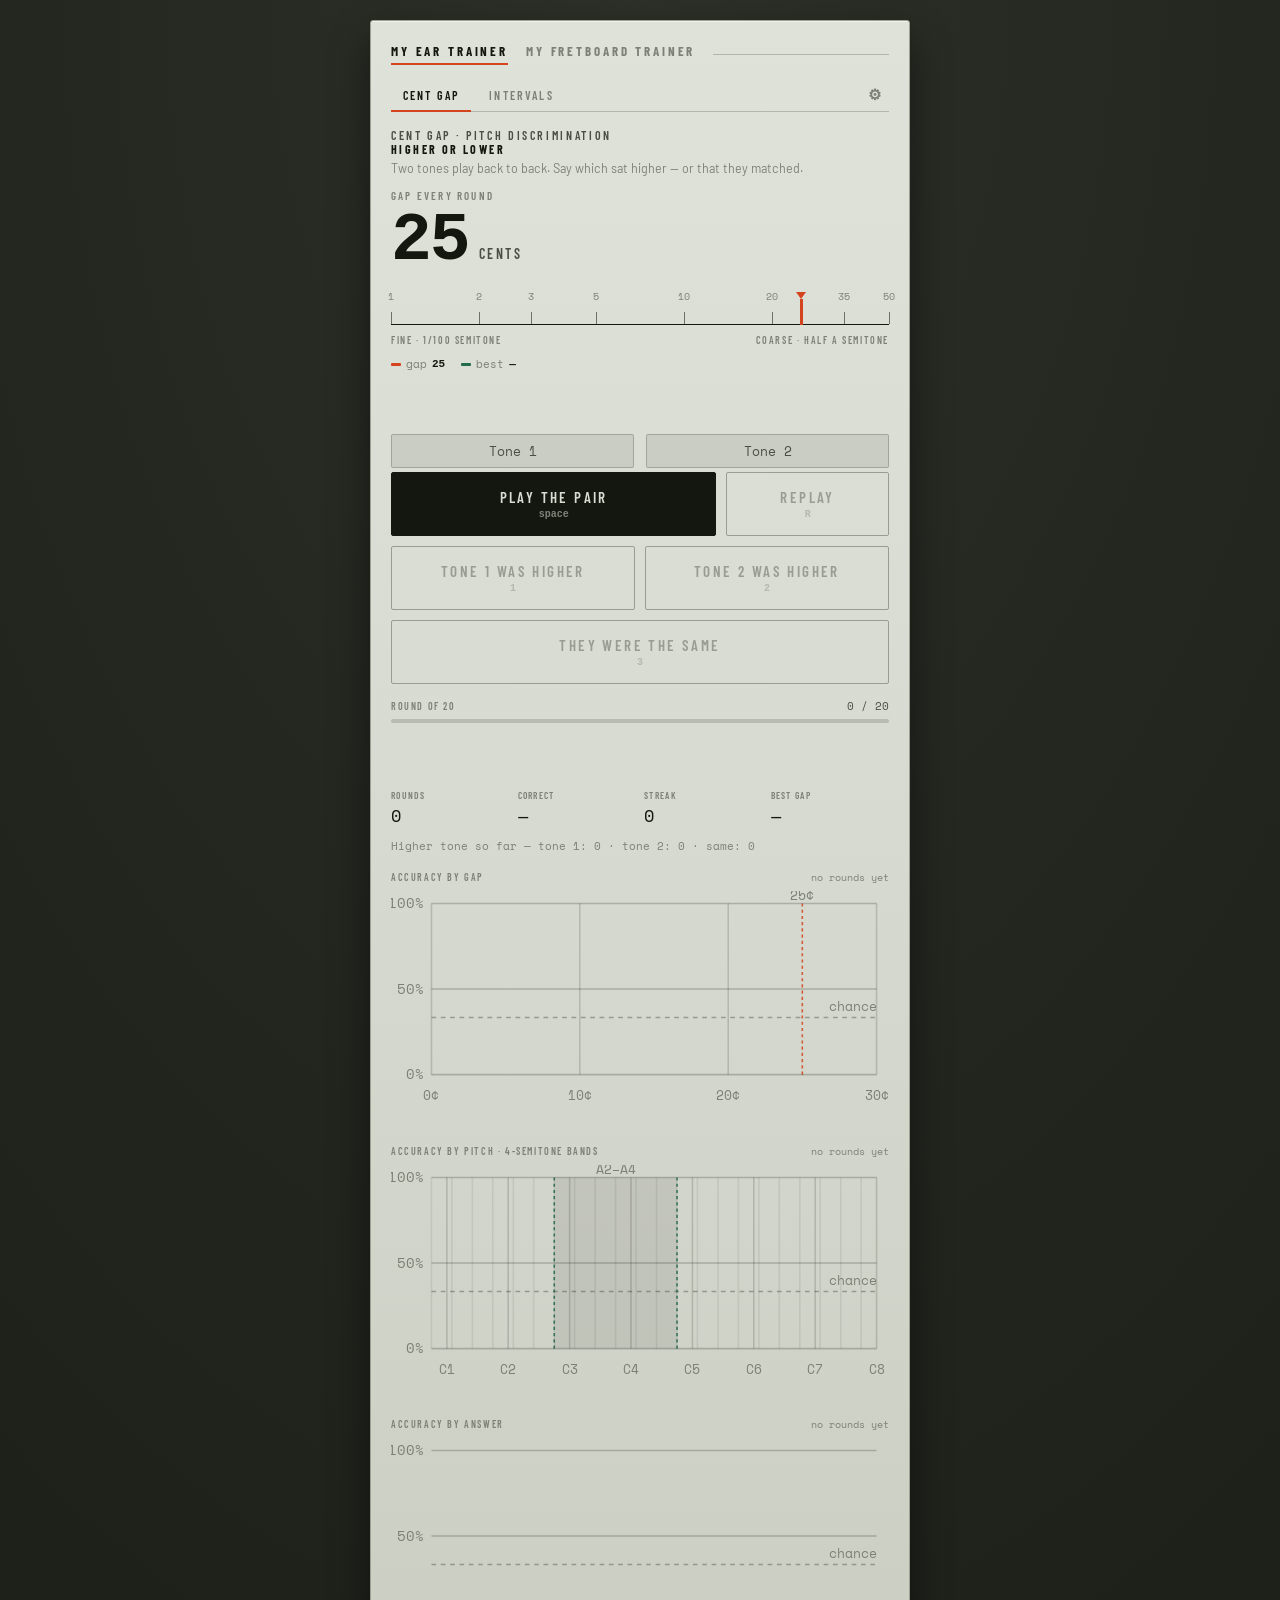
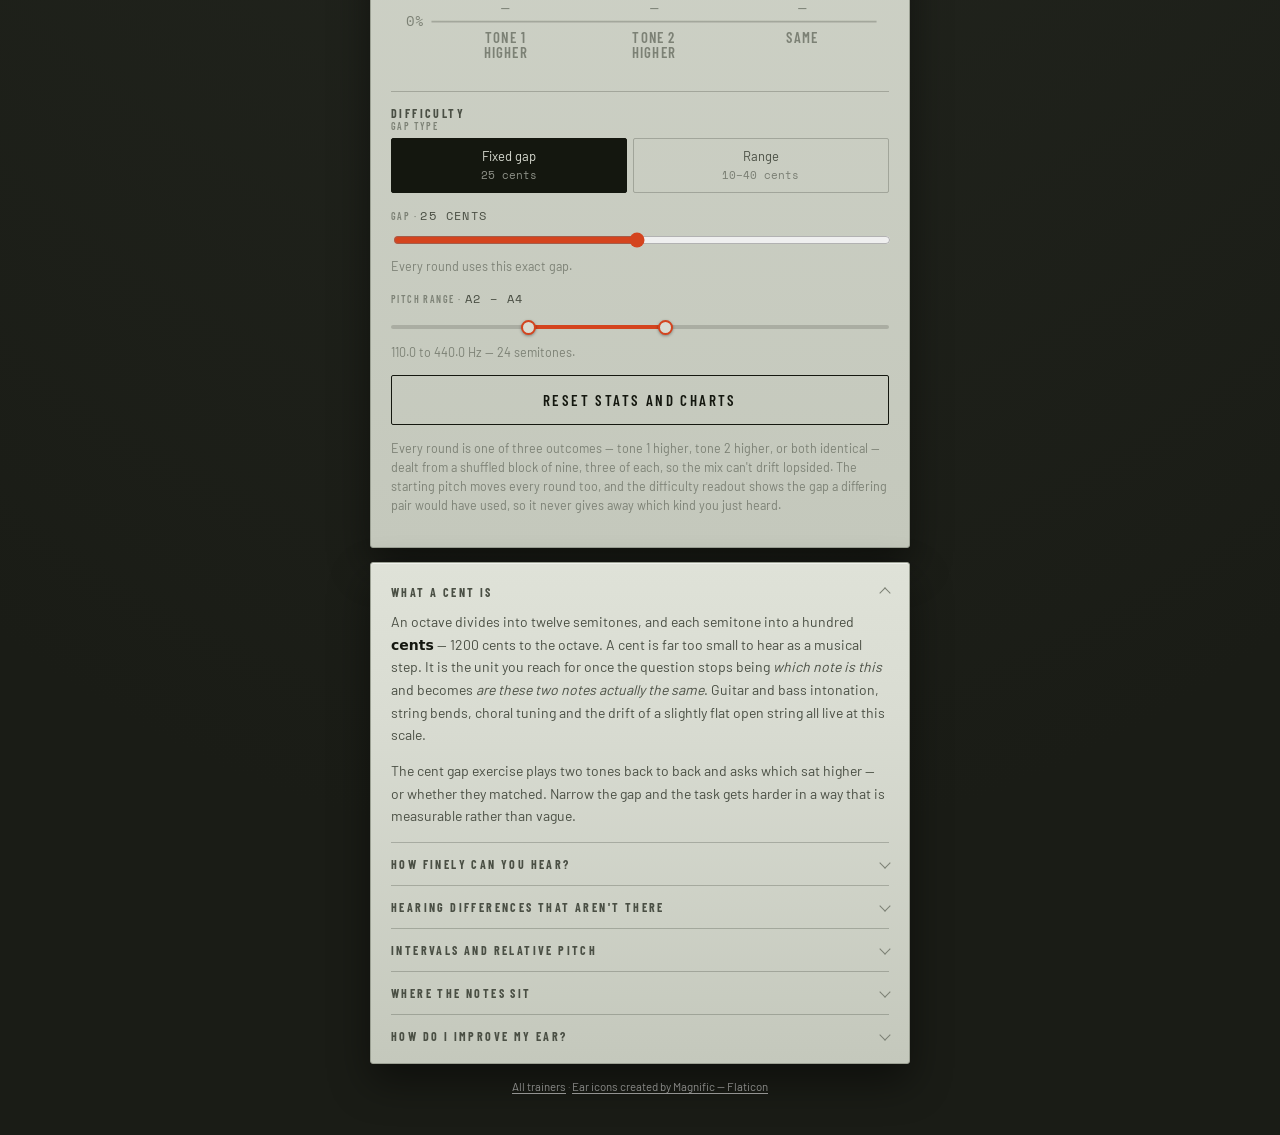
==== commit a4282eac: "Self-host the fonts with font-display:optional Cloudflare's CLS debug view named three shifting elem" ====
--- a/ear/index.html
+++ b/ear/index.html
@@ -24,9 +24,12 @@
 
 <link rel="icon" type="image/png" href="../favicon.png">
 <link rel="apple-touch-icon" href="../favicon.png">
-<link rel="preconnect" href="https://fonts.googleapis.com">
-<link rel="preconnect" href="https://fonts.gstatic.com" crossorigin>
-<link href="https://fonts.googleapis.com/css2?family=Barlow+Condensed:wght@500;600;700&family=Barlow:wght@400;500;600&family=Space+Mono:wght@400;700&display=swap" rel="stylesheet">
+<!-- the four faces that carry the page above the fold; font-display:optional
+     gives each a short window, and preloading is what lets them make it -->
+<link rel="preload" href="/fonts/barlow-400.woff2" as="font" type="font/woff2" crossorigin>
+<link rel="preload" href="/fonts/barlow-condensed-600.woff2" as="font" type="font/woff2" crossorigin>
+<link rel="preload" href="/fonts/barlow-condensed-700.woff2" as="font" type="font/woff2" crossorigin>
+<link rel="preload" href="/fonts/space-mono-400.woff2" as="font" type="font/woff2" crossorigin>
 <link rel="stylesheet" href="../app.css">
 <style>
 
--- a/app.css
+++ b/app.css
@@ -0,0 +1,299 @@
+/* Shared design system for the My Ear Trainer suite.
+   Page-specific rules live in each page's <style>, which loads after this
+   file and therefore wins. */
+
+/* Self-hosted rather than fetched from Google, so the faces come off the same
+   connection as the page instead of after a DNS lookup and TLS handshake to two
+   more hosts. font-display:optional is what removes the layout shift: the
+   browser gives each face a short window and, if the face misses it, renders
+   the fallback for that whole page view instead of swapping fonts under the
+   reader mid-read. The preloads in each page's <head> are what make that
+   window winnable on a first visit.
+
+   Latin subset only. The gear, sharp, flat and shift glyphs the trainers use
+   sit outside it, but no Barlow or Space Mono subset carries them either, so
+   they render from a system fallback exactly as they did before.
+
+   Barlow and Space Mono are both OFL 1.1; see OFL-Barlow.txt and
+   OFL-SpaceMono.txt beside the files. */
+
+@font-face{
+  font-family:'Barlow';
+  font-style:normal;
+  font-weight:400;
+  font-display:optional;
+  src:url(fonts/barlow-400.woff2) format('woff2');
+  unicode-range:U+0000-00FF, U+0131, U+0152-0153, U+02BB-02BC, U+02C6, U+02DA, U+02DC, U+0304, U+0308, U+0329, U+2000-206F, U+20AC, U+2122, U+2191, U+2193, U+2212, U+2215, U+FEFF, U+FFFD;
+}
+@font-face{
+  font-family:'Barlow';
+  font-style:normal;
+  font-weight:600;
+  font-display:optional;
+  src:url(fonts/barlow-600.woff2) format('woff2');
+  unicode-range:U+0000-00FF, U+0131, U+0152-0153, U+02BB-02BC, U+02C6, U+02DA, U+02DC, U+0304, U+0308, U+0329, U+2000-206F, U+20AC, U+2122, U+2191, U+2193, U+2212, U+2215, U+FEFF, U+FFFD;
+}
+@font-face{
+  font-family:'Barlow Condensed';
+  font-style:normal;
+  font-weight:600;
+  font-display:optional;
+  src:url(fonts/barlow-condensed-600.woff2) format('woff2');
+  unicode-range:U+0000-00FF, U+0131, U+0152-0153, U+02BB-02BC, U+02C6, U+02DA, U+02DC, U+0304, U+0308, U+0329, U+2000-206F, U+20AC, U+2122, U+2191, U+2193, U+2212, U+2215, U+FEFF, U+FFFD;
+}
+@font-face{
+  font-family:'Barlow Condensed';
+  font-style:normal;
+  font-weight:700;
+  font-display:optional;
+  src:url(fonts/barlow-condensed-700.woff2) format('woff2');
+  unicode-range:U+0000-00FF, U+0131, U+0152-0153, U+02BB-02BC, U+02C6, U+02DA, U+02DC, U+0304, U+0308, U+0329, U+2000-206F, U+20AC, U+2122, U+2191, U+2193, U+2212, U+2215, U+FEFF, U+FFFD;
+}
+@font-face{
+  font-family:'Space Mono';
+  font-style:normal;
+  font-weight:400;
+  font-display:optional;
+  src:url(fonts/space-mono-400.woff2) format('woff2');
+  unicode-range:U+0000-00FF, U+0131, U+0152-0153, U+02BB-02BC, U+02C6, U+02DA, U+02DC, U+0304, U+0308, U+0329, U+2000-206F, U+20AC, U+2122, U+2191, U+2193, U+2212, U+2215, U+FEFF, U+FFFD;
+}
+@font-face{
+  font-family:'Space Mono';
+  font-style:normal;
+  font-weight:700;
+  font-display:optional;
+  src:url(fonts/space-mono-700.woff2) format('woff2');
+  unicode-range:U+0000-00FF, U+0131, U+0152-0153, U+02BB-02BC, U+02C6, U+02DA, U+02DC, U+0304, U+0308, U+0329, U+2000-206F, U+20AC, U+2122, U+2191, U+2193, U+2212, U+2215, U+FEFF, U+FFFD;
+}
+
+:root{
+    --case:#23261F; --case-deep:#1A1C16; --case-hi:#2C3028;
+    --panel:#D9DCD2; --panel-deep:#C4C8BC; --panel-hi:#DFE2D8;
+    --edge:#9BA093; --inset-hi:rgba(255,255,255,.55);
+    --ink:#14170F; --ink-hi:#000; --graphite:#4A4F44; --muted:#7C8175;
+    --signal:#D4441E; --correct:#1F6B4A;
+    --on-signal:#FFF1EC; --on-correct:#EFF3EC;
+    --rule:rgba(20,23,15,.22);
+    --tint-a:rgba(20,23,15,.05);
+    --tint-b:rgba(20,23,15,.08);
+    --tint-c:rgba(20,23,15,.16);
+    --tint-strong:rgba(20,23,15,.55);
+    --field:rgba(255,255,255,.35);
+    --wash-ok-a:rgba(31,107,74,.55); --wash-ok-b:rgba(31,107,74,.12);
+    --wash-no-a:rgba(212,68,30,.55); --wash-no-b:rgba(212,68,30,.12);
+    --ring-ok:rgba(31,107,74,.5); --ring-no:rgba(212,68,30,.5);
+  }
+
+  /* follow the OS unless the user has picked a side */
+  @media (prefers-color-scheme:dark){
+    :root:not([data-theme="light"]){
+    --case:#08090A; --case-deep:#040405; --case-hi:#121316;
+    --panel:#1E2023; --panel-deep:#17181B; --panel-hi:#26282C;
+    --edge:#3B3E44; --inset-hi:rgba(255,255,255,.05);
+    --ink:#EDEDEB; --ink-hi:#FFFFFF; --graphite:#B0B2AE; --muted:#8E9089;
+    --signal:#FF7A4D; --correct:#4ECB8F;
+    --on-signal:#231009; --on-correct:#062014;
+    --rule:rgba(237,237,235,.16);
+    --tint-a:rgba(255,255,255,.035);
+    --tint-b:rgba(255,255,255,.065);
+    --tint-c:rgba(255,255,255,.13);
+    --tint-strong:rgba(237,237,235,.45);
+    --field:rgba(0,0,0,.3);
+    --wash-ok-a:rgba(78,203,143,.34); --wash-ok-b:rgba(78,203,143,.07);
+    --wash-no-a:rgba(255,122,77,.34); --wash-no-b:rgba(255,122,77,.07);
+    --ring-ok:rgba(78,203,143,.5); --ring-no:rgba(255,122,77,.5);
+  }
+  }
+  :root[data-theme="dark"]{
+    --case:#08090A; --case-deep:#040405; --case-hi:#121316;
+    --panel:#1E2023; --panel-deep:#17181B; --panel-hi:#26282C;
+    --edge:#3B3E44; --inset-hi:rgba(255,255,255,.05);
+    --ink:#EDEDEB; --ink-hi:#FFFFFF; --graphite:#B0B2AE; --muted:#8E9089;
+    --signal:#FF7A4D; --correct:#4ECB8F;
+    --on-signal:#231009; --on-correct:#062014;
+    --rule:rgba(237,237,235,.16);
+    --tint-a:rgba(255,255,255,.035);
+    --tint-b:rgba(255,255,255,.065);
+    --tint-c:rgba(255,255,255,.13);
+    --tint-strong:rgba(237,237,235,.45);
+    --field:rgba(0,0,0,.3);
+    --wash-ok-a:rgba(78,203,143,.34); --wash-ok-b:rgba(78,203,143,.07);
+    --wash-no-a:rgba(255,122,77,.34); --wash-no-b:rgba(255,122,77,.07);
+    --ring-ok:rgba(78,203,143,.5); --ring-no:rgba(255,122,77,.5);
+  }
+  *{box-sizing:border-box;}
+  html,body{margin:0;padding:0;}
+  body{
+    background:var(--case);
+    background-image:radial-gradient(120% 90% at 50% 0%, var(--case-hi) 0%, var(--case) 45%, var(--case-deep) 100%);
+    min-height:100dvh;
+    font-family:'Barlow',system-ui,sans-serif;
+    color:var(--ink);
+    display:flex;flex-direction:column;align-items:center;
+    padding:20px 14px 40px;
+    -webkit-font-smoothing:antialiased;
+  }
+  .panel{
+    position:relative;
+    width:100%;max-width:540px;
+    background:var(--panel);
+    background-image:linear-gradient(180deg,var(--panel-hi) 0%, var(--panel) 30%, var(--panel-deep) 100%);
+    border:1px solid var(--edge);border-radius:3px;
+    box-shadow:0 1px 0 var(--inset-hi) inset, 0 18px 40px rgba(0,0,0,.45);
+    padding:22px 20px 20px;
+    overflow:hidden;
+  }
+  .flash{position:absolute;inset:0;pointer-events:none;opacity:0;z-index:5;}
+  .flash.fire{animation:wash .55s ease-out;}
+  @keyframes wash{0%{opacity:0;}12%{opacity:.9;}100%{opacity:0;}}
+  .flash.ok{background:radial-gradient(120% 80% at 50% 50%, var(--wash-ok-a), var(--wash-ok-b) 70%, transparent);}
+  .flash.no{background:radial-gradient(120% 80% at 50% 50%, var(--wash-no-a), var(--wash-no-b) 70%, transparent);}
+  .panel.edge-ok{border-color:var(--correct);box-shadow:0 0 0 2px var(--ring-ok), 0 18px 40px rgba(0,0,0,.45);}
+  .panel.edge-no{border-color:var(--signal);box-shadow:0 0 0 2px var(--ring-no), 0 18px 40px rgba(0,0,0,.45);}
+
+  .tabs{display:flex;gap:6px;margin-bottom:16px;border-bottom:1px solid var(--rule);}
+  .tab{
+    font-family:'Barlow Condensed',sans-serif;text-transform:uppercase;
+    letter-spacing:.18em;font-size:12px;font-weight:600;
+    background:none;border:none;border-bottom:2px solid transparent;
+    color:var(--muted);padding:8px 12px;cursor:pointer;margin-bottom:-1px;
+  }
+  .tab[aria-selected="true"]{color:var(--ink);border-bottom-color:var(--signal);}
+  .tab-gear{margin-left:auto;font-size:15px;letter-spacing:0;padding:6px 8px;}
+  .sheet-back{
+    position:fixed;inset:0;z-index:40;
+    background:rgba(0,0,0,.55);
+    animation:fadein .16s ease-out;
+  }
+  @keyframes fadein{from{opacity:0}to{opacity:1}}
+  .sheet{
+    position:fixed;z-index:41;
+    left:50%;top:50%;transform:translate(-50%,-50%);
+    width:min(400px,calc(100vw - 32px));
+    max-height:calc(100dvh - 48px);overflow-y:auto;
+    background:var(--panel);
+    background-image:linear-gradient(180deg,var(--panel-hi) 0%, var(--panel) 40%, var(--panel-deep) 100%);
+    border:1px solid var(--edge);border-radius:3px;
+    box-shadow:0 1px 0 var(--inset-hi) inset, 0 24px 60px rgba(0,0,0,.5);
+    padding:18px 20px 20px;
+    animation:rise .18s cubic-bezier(.2,.7,.2,1);
+  }
+  @keyframes rise{from{opacity:0;transform:translate(-50%,-46%)}to{opacity:1;transform:translate(-50%,-50%)}}
+  .sheet-head{display:flex;align-items:center;justify-content:space-between;
+    border-bottom:1px solid var(--rule);padding-bottom:10px;}
+  .sheet-title{font-family:'Barlow Condensed',sans-serif;text-transform:uppercase;
+    letter-spacing:.2em;font-size:12px;font-weight:700;color:var(--graphite);}
+  .sheet-x{background:none;border:none;color:var(--muted);font-size:22px;
+    line-height:1;cursor:pointer;padding:0 4px;}
+  .sheet-x:hover{color:var(--ink);}
+  .sheet-x:focus-visible{outline:2px solid var(--signal);outline-offset:2px;}
+  .tab-gear[aria-expanded="true"]{color:var(--ink);}
+  .tab:focus-visible{outline:2px solid var(--signal);outline-offset:2px;}
+  .spotlight{animation:spotlight 1.9s ease-out;padding:10px 12px;margin:0 -12px;}
+  .prog{margin:14px 0 4px;}
+  .prog-head{display:flex;justify-content:space-between;align-items:baseline;margin-bottom:5px;}
+  #progLabel{font-family:'Barlow Condensed',sans-serif;text-transform:uppercase;
+    letter-spacing:.16em;font-size:10px;color:var(--muted);}
+  #progCount{font-family:'Space Mono',monospace;font-size:11px;color:var(--graphite);}
+  .prog-track{height:4px;border-radius:2px;background:var(--tint-c);overflow:hidden;}
+  .prog-fill{height:100%;width:0;background:var(--signal);border-radius:2px;
+    transition:width .3s cubic-bezier(.2,.7,.2,1);}
+  .score{display:flex;align-items:baseline;gap:10px;margin:16px 0 4px;}
+  .score-num{font-family:'Space Mono',monospace;font-weight:700;font-size:44px;line-height:1;letter-spacing:-.03em;}
+  .score-bars{margin-top:12px;}
+  .score-row{display:flex;align-items:center;gap:8px;margin-top:6px;
+    font-family:'Space Mono',monospace;font-size:11px;color:var(--graphite);}
+  .score-bar{flex:1;height:6px;border-radius:3px;background:var(--tint-c);overflow:hidden;}
+  .score-bar i{display:block;height:100%;background:var(--signal);border-radius:3px;}
+  .score-row span{flex:0 0 58px;text-align:right;}
+  .score-say{font-size:13.5px;line-height:1.5;color:var(--graphite);margin:16px 0 0;}
+  .score-say b{color:var(--ink);font-weight:600;}
+  #roundActions{display:grid;gap:8px;}
+  .eyebrow{font-family:'Barlow Condensed',sans-serif;text-transform:uppercase;letter-spacing:.22em;font-weight:600;font-size:12px;color:var(--graphite);margin:0;}
+  .sec-sub{font-size:12.5px;color:var(--muted);line-height:1.45;margin:0 0 12px;}
+  .readout .unit{font-family:'Barlow Condensed',sans-serif;text-transform:uppercase;letter-spacing:.18em;font-size:14px;font-weight:600;color:var(--graphite);}
+
+  .btn{font-family:'Barlow Condensed',sans-serif;text-transform:uppercase;letter-spacing:.16em;font-weight:600;font-size:15px;border:1px solid var(--ink);background:transparent;color:var(--ink);border-radius:2px;padding:15px 12px;cursor:pointer;width:100%;transition:background .12s,color .12s,border-color .12s,opacity .14s;}
+  .btn:hover:not(:disabled){background:var(--tint-b);}
+  .btn:disabled{opacity:.32;cursor:default;}
+  .btn:focus-visible{outline:2px solid var(--signal);outline-offset:3px;}
+  .btn-primary{background:var(--ink);color:var(--panel);}
+  .btn-sm{font-size:13px;padding:11px 8px;}
+  .btn-key{display:block;font-family:'Space Mono',monospace;font-size:10px;letter-spacing:0;opacity:.55;margin-top:3px;text-transform:none;}
+  .verdict small{display:block;font-family:'Barlow',sans-serif;text-transform:none;letter-spacing:0;font-weight:400;font-size:13px;color:var(--graphite);margin-top:3px;}
+  .verdict.ok{color:var(--correct);}
+  .verdict.no{color:var(--signal);}
+  .stat-k{font-family:'Barlow Condensed',sans-serif;text-transform:uppercase;letter-spacing:.14em;font-size:9.5px;color:var(--muted);}
+  .stat-v{font-family:'Space Mono',monospace;font-size:17px;margin-top:2px;}
+  .chart-head{display:flex;justify-content:space-between;align-items:baseline;margin-bottom:6px;}
+  .chart-title{font-family:'Barlow Condensed',sans-serif;text-transform:uppercase;letter-spacing:.16em;font-size:10px;color:var(--muted);}
+  .chart-note{font-family:'Space Mono',monospace;font-size:10px;color:var(--muted);}
+  .block-head{font-family:'Barlow Condensed',sans-serif;text-transform:uppercase;letter-spacing:.2em;font-size:12px;font-weight:700;color:var(--graphite);margin:0;}
+  .set-row{margin-top:14px;}
+  .set-lab{font-family:'Barlow Condensed',sans-serif;text-transform:uppercase;letter-spacing:.14em;font-size:10px;color:var(--muted);margin-bottom:6px;}
+  .seg{display:flex;gap:6px;flex-wrap:wrap;}
+  .seg button[aria-pressed="true"]{background:var(--ink);color:var(--panel);border-color:var(--ink);}
+  .seg button:focus-visible{outline:2px solid var(--signal);outline-offset:2px;}
+  .seg-val{display:block;font-family:'Space Mono',monospace;font-size:11px;opacity:.62;margin-top:3px;}
+  input[type=range]{width:100%;accent-color:var(--signal);}
+  .dual{position:relative;height:28px;margin-top:4px;touch-action:none;user-select:none;}
+  .dual-track{position:absolute;left:0;right:0;top:12px;height:4px;border-radius:2px;background:var(--tint-c);}
+  .dual-fill{position:absolute;top:0;bottom:0;background:var(--signal);border-radius:2px;}
+  .dual-thumb{
+    position:absolute;top:7px;width:15px;height:15px;margin-left:-7.5px;
+    border-radius:50%;background:var(--panel);border:2px solid var(--signal);
+    cursor:grab;box-shadow:0 1px 3px rgba(0,0,0,.35);
+  }
+  .dual-thumb:active{cursor:grabbing;}
+  .dual-thumb:focus-visible{outline:2px solid var(--signal);outline-offset:2px;}
+  .slider-val{font-family:'Space Mono',monospace;font-size:12px;color:var(--graphite);}
+  .note{font-size:12.5px;color:var(--muted);line-height:1.5;margin-top:14px;}
+  /* Which trainer you are in. Deliberately a row of real links rather than a
+     menu: with only two, hiding one behind a control costs discovery and gives
+     crawlers nothing to follow. */
+  .wordmark{margin:0 0 14px;display:flex;align-items:center;gap:18px;}
+  .wordmark::after{content:'';flex:1;height:1px;background:var(--rule);}
+  .wm-item{
+    font-family:'Barlow Condensed',sans-serif;text-transform:uppercase;
+    letter-spacing:.22em;font-size:13px;font-weight:700;margin:0;
+    text-decoration:none;padding-bottom:4px;
+    border-bottom:2px solid transparent;transition:color .12s;
+  }
+  h1.wm-item{color:var(--ink);border-bottom-color:var(--signal);}
+  a.wm-item{color:var(--muted);}
+  a.wm-item:hover{color:var(--ink);}
+  a.wm-item:focus-visible{outline:2px solid var(--signal);outline-offset:2px;}
+  .prose{margin-top:14px;}
+  .prose h2{font-family:'Barlow Condensed',sans-serif;text-transform:uppercase;
+    letter-spacing:.2em;font-size:12px;font-weight:700;color:var(--graphite);margin:0 0 7px;}
+  .prose p{font-size:14px;line-height:1.62;color:var(--graphite);margin:0 0 13px;}
+  .prose p:last-child{margin-bottom:0;}
+  .prose b{color:var(--ink);font-weight:600;}
+  .prose a{color:var(--ink);text-decoration:underline;text-decoration-color:var(--signal);
+    text-underline-offset:2px;}
+  .prose a:hover{color:var(--signal);}
+  .prose a:focus-visible{outline:2px solid var(--signal);outline-offset:2px;}
+  .prose details{border-top:1px solid var(--rule);margin-top:14px;padding-top:14px;}
+  .prose details:first-of-type{border-top:0;margin-top:0;padding-top:0;}
+  .prose summary{list-style:none;cursor:pointer;display:flex;align-items:center;gap:10px;}
+  .prose summary::-webkit-details-marker{display:none;}
+  .prose summary h2{margin:0;flex:1;transition:color .12s;}
+  .prose summary:hover h2{color:var(--ink);}
+  .prose summary:focus-visible{outline:2px solid var(--signal);outline-offset:3px;}
+  /* chevron drawn from two borders, so there is no icon font or SVG to load */
+  .prose summary::after{
+    content:'';flex:none;width:7px;height:7px;margin-bottom:3px;
+    border-right:1.5px solid var(--muted);border-bottom:1.5px solid var(--muted);
+    transform:rotate(45deg);transition:transform .18s cubic-bezier(.2,.7,.2,1);
+  }
+  .prose details[open] summary::after{transform:rotate(-135deg);margin-bottom:-2px;}
+  .prose details > p:first-of-type{margin-top:12px;}
+  /* sits on the case background, not the panel, so it needs its own colours */
+  .credit{
+    width:100%;max-width:540px;
+    margin-top:14px;text-align:center;
+    font-size:11.5px;line-height:1.5;color:rgba(255,255,255,.42);
+  }
+  .credit a{color:rgba(255,255,255,.62);text-decoration:underline;text-underline-offset:2px;}
+  .credit a:hover{color:rgba(255,255,255,.9);}
+  .credit a:focus-visible{outline:2px solid var(--signal);outline-offset:2px;}
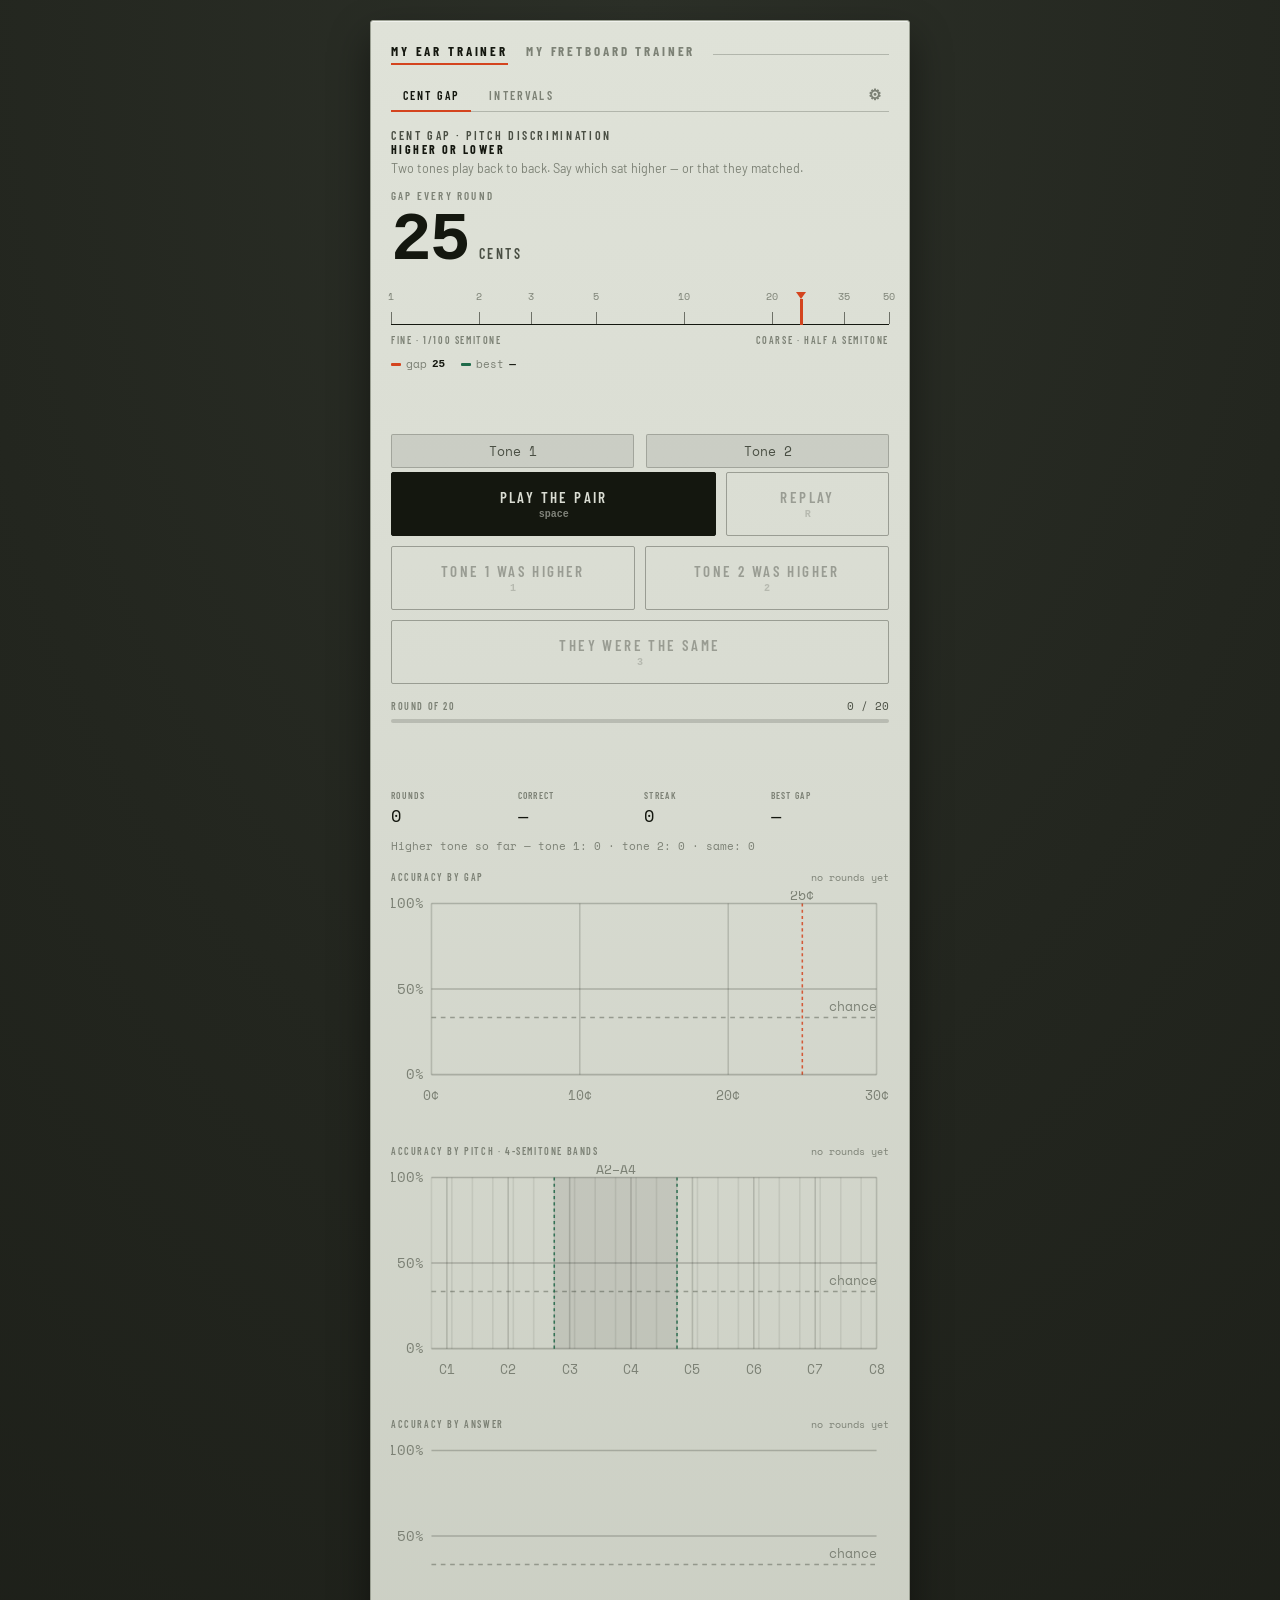
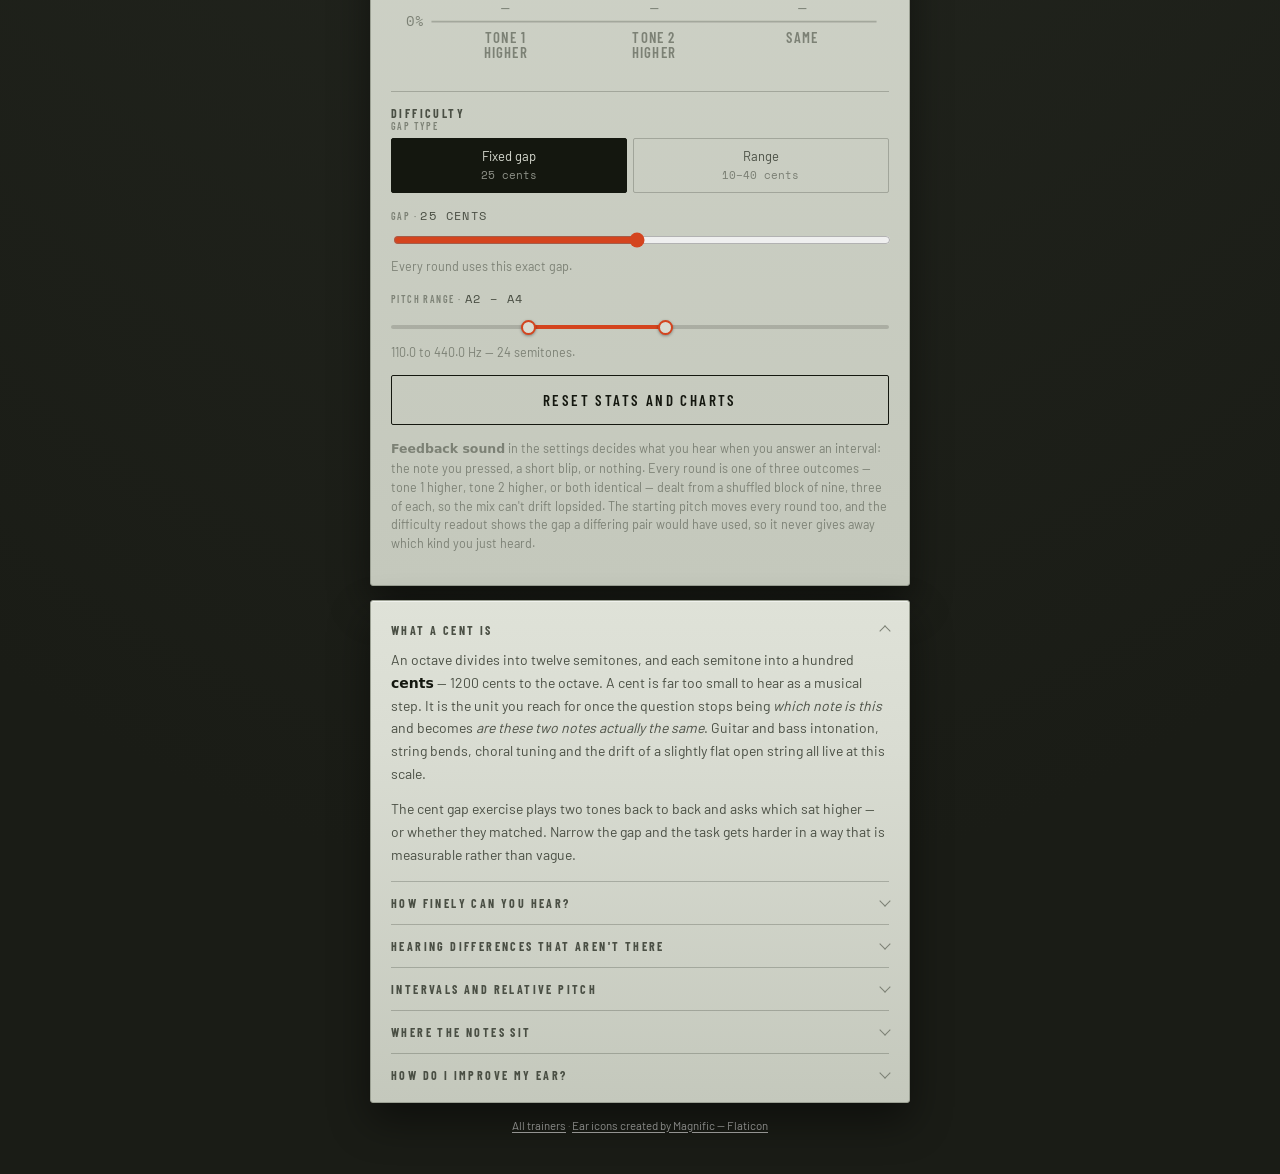
==== commit b28b0692: "Sound the note you pressed instead of a blip Answering an interval fired a noise blip that said only" ====
--- a/ear/index.html
+++ b/ear/index.html
@@ -198,9 +198,11 @@
     <div class="set-row">
       <div class="set-lab">Feedback sound</div>
       <div class="seg" id="fxSeg">
-        <button data-fx="on" aria-pressed="true">On</button>
+        <button data-fx="note" aria-pressed="true">Note</button>
+        <button data-fx="blip" aria-pressed="false">Blip</button>
         <button data-fx="off" aria-pressed="false">Off</button>
       </div>
+      <p class="set-hint">On the interval answers, <b>Note</b> sounds the note you pressed, so a wrong guess tells you what you actually took it for. Cent gap has no note to play and falls back to the blip.</p>
     </div>
 
     <div class="set-row">
@@ -341,7 +343,7 @@
       <button class="btn" id="resetBtn">Reset stats and charts</button>
     </div>
 
-    <p class="note">Every round is one of three outcomes — tone 1 higher, tone 2 higher, or both identical — dealt from a shuffled block of nine, three of each, so the mix can't drift lopsided. The starting pitch moves every round too, and the difficulty readout shows the gap a differing pair would have used, so it never gives away which kind you just heard.</p>
+    <p class="note"><b>Feedback sound</b> in the settings decides what you hear when you answer an interval: the note you pressed, a short blip, or nothing. Every round is one of three outcomes — tone 1 higher, tone 2 higher, or both identical — dealt from a shuffled block of nine, three of each, so the mix can't drift lopsided. The starting pitch moves every round too, and the difficulty readout shows the gap a differing pair would have used, so it never gives away which kind you just heard.</p>
   </section>
   </section>
 
@@ -421,11 +423,22 @@
       </div>
 
       <div class="set-row">
-        <div class="set-lab">Second note</div>
+        <div class="set-lab">Direction</div>
         <div class="seg" id="ivDirSeg">
-          <button data-dir="up" aria-pressed="true">Always above</button>
-          <button data-dir="both" aria-pressed="false">Above or below</button>
+          <button data-dir="up" aria-pressed="true">Ascending</button>
+          <button data-dir="down" aria-pressed="false">Descending</button>
+          <button data-dir="both" aria-pressed="false">Both</button>
         </div>
+      </div>
+
+      <div class="set-row">
+        <div class="set-lab">Sound the tonic</div>
+        <div class="seg" id="ivTonicSeg">
+          <button data-every="1" aria-pressed="true">Every pair</button>
+          <button data-every="5" aria-pressed="false">Every 5</button>
+          <button data-every="0" aria-pressed="false">Once</button>
+        </div>
+        <p class="note" style="margin-top:6px">Between refreshes only the second note sounds and you hold the tonic yourself &mdash; much closer to hearing a note in music and knowing where it sits. <b>Once</b> sounds it at the start of the round and never again. The reference stays on the same pitch until it is sounded again.</p>
       </div>
 
       <div class="set-row">
@@ -497,7 +510,7 @@
     <summary><h2>How do I improve my ear?</h2></summary>
     <p>Aim to sit around <b>70–80% correct</b>. Score much higher and the exercise is too easy to be teaching you anything; sit near chance and there is no signal to learn from. After every round the summary tells you which side of that band you landed on — but it only advises. Nothing changes difficulty behind your back, so the controls below are yours to move.</p>
     <p>On the <b>Cent gap</b> tab, the blunt lever is <b>Gap</b>: lower it to make the task harder, raise it to make it easier. Switch <b>Gap type</b> to <b>Range</b> and each round draws a random gap from the span you set, which spreads practice across several difficulties instead of drilling one. <b>Pitch range</b> is the subtler lever. Narrow it to work a single register at a time; widen it to be tested everywhere. The low end is markedly harder than the middle, so the same gap sitting down at A1–A2 is a stiffer test than at A3–A4 — if a gap feels impossible, try it higher up before you widen it.</p>
-    <p>On the <b>Intervals</b> tab, <b>Intervals in play</b> is the main dial. Fewer intervals means a better chance of guessing right and an easier round; switching one more on makes it harder, and the summary suggests which neighbour to add next. <b>Second note</b> set to <b>Above or below</b> brings in descending intervals, which most people find harder than ascending ones. <b>Octaves in play</b> widens the register the tonic can appear in. <b>Scale</b> selects a whole set at once when you would rather work in a key than pick intervals by hand.</p>
+    <p>On the <b>Intervals</b> tab, <b>Intervals in play</b> is the main dial. Fewer intervals means a better chance of guessing right and an easier round; switching one more on makes it harder, and the summary suggests which neighbour to add next. <b>Direction</b> set to <b>Descending</b> or <b>Both</b> brings in descending intervals, which most people find harder than ascending ones. On <b>Both</b> the note and solfège under each button follow whichever way the pair you just heard moved — the interval number never moves, since a third is a third in either direction. <b>Sound the tonic</b> decides how often the reference note is restated: every pair is the plain version, while every 5, or once at the top of the round, makes you carry the tonic in your head — markedly harder, and much closer to what hearing a note in real music asks of you. On <b>Once</b> the reference is given to you one time and has to last the whole round. <b>Octaves in play</b> widens the register the tonic can appear in. <b>Scale</b> selects a whole set at once when you would rather work in a key than pick intervals by hand.</p>
     <p>Two habits worth keeping. Change one thing at a time, or you will not know which change moved your score. And hit <b>Reset stats and charts</b> after a real difficulty change, so the charts describe the exercise you are actually doing rather than an average of two. Short, frequent sessions beat long ones — <b>Pairs per round</b> in the preferences sets how often you get a summary.</p>
   </details>
 </article>
@@ -519,7 +532,7 @@
   var state={mode:'fixed',fixedGap:25,rangeLo:10,rangeHi:40,pitchLo:45,pitchHi:69,
     roundLen:20,rTrials:0,rCorrect:0,rSame:0,rSameOk:0,rDiff:0,rDiffOk:0,
     timbre:'pluck',route:'webaudio',vol:0.50,
-    fx:true,trial:null,awaiting:false,playing:false,
+    fx:'note',trial:null,awaiting:false,playing:false,
     trials:0,correct:0,streak:0,best:null,
     deck:[],count1:0,count2:0,count0:0,
     bins:{},pitchBins:{},typeStats:{0:{n:0,ok:0},1:{n:0,ok:0},2:{n:0,ok:0}}};
@@ -754,7 +767,7 @@
   }
 
   function playFeedback(ok){
-    if(!state.fx) return;
+    if(state.fx==='off') return;
     var peak=Math.min(0.5,0.42*state.vol);   // sits under the tones
     try{
       if(state.route==='element'&&A.isRunning()) state.route='webaudio';
@@ -1521,7 +1534,13 @@
   // Lowered degrees take the -e forms (Me, Le, Te) and the tritone is Se,
   // matching the diminished-5th spelling used for the note names.
   var SOLFA=['Do','Ra','Re','Me','Mi','Fa','Se','Sol','Le','La','Te','Ti','Do'];
-  function ivSolfa(deg){ return SOLFA[deg]||''; }
+  // Descending lands where the inversion would: down a 4th from Do is Sol,
+  // the same note up a 5th reaches. Tritone, octave and unison invert to
+  // themselves, so those three read the same either way.
+  function ivSolfa(deg,down){
+    if(down===undefined) down=ivLabelDown();
+    return SOLFA[down?(12-deg)%12:deg]||'';
+  }
 
   // Number keys name the interval by its scale-step number; shift widens it by
   // a semitone. So 3 is the minor 3rd and shift-3 the major 3rd, 4 the perfect
@@ -1592,6 +1611,7 @@
   // longer be the tonic — so drop it rather than leave the labels describing
   // a pair that is no longer what the settings say.
   function ivInvalidate(){
+    iv.heldRoot=null; iv.sinceTonic=0;   // re-establish it before asking again
     if(!iv.trial) return;
     iv.trial=null;
     ivClearMarks();
@@ -1600,23 +1620,41 @@
     el('ivVerdict').textContent=''; el('ivVerdict').className='verdict';
     el('ivPlay').innerHTML='Play the pair<span class="btn-key">space</span>';
   }
-  function ivNoteName(deg){ return ivNoteFrom(ivLabelRoot(),deg); }
-
-  var iv={root:48,octaves:1,dir:'up',rTrials:0,rCorrect:0,rStats:{},
+  function ivNoteName(deg,down){
+    if(down===undefined) down=ivLabelDown();
+    return ivNoteFrom(ivLabelRoot(),deg,down);
+  }
+  // Which way the labels should read. Fixed in the two focused modes, so the
+  // grid is as stable as it ever was; only on Both does it follow the pair,
+  // and there it is describing something you have already heard.
+  function ivLabelDown(){
+    if(iv.dir==='down') return true;
+    if(iv.dir==='up') return false;
+    return !!(iv.trial&&iv.trial.down);
+  }
+
+  var iv={root:48,octaves:1,dir:'up',tonicEvery:1,sinceTonic:0,heldRoot:null,
+          rTrials:0,rCorrect:0,rStats:{},
           on:[true,false,true,false,true,true,false,true,false,true,false,true,true],
           trial:null,awaiting:false,trials:0,correct:0,streak:0,best:0,
           deck:[],stats:{}};
 
-  // Spell the note this interval lands on, relative to a given root.
-  function ivNoteFrom(root,deg){
-    var pc=((root+deg)%12+12)%12;
+  // Spell the note this interval lands on, relative to a given root. Going
+  // down is not the same note an octave lower: a major 2nd below C is B-flat,
+  // not D, so both the pitch and the letter step have to reverse.
+  function ivNoteFrom(root,deg,down){
+    var pc=((root+(down?-deg:deg))%12+12)%12;
     var rootLetter=PC_LETTER[((root%12)+12)%12];
-    var name=spell(pc, rootLetter+IV_LETTER[deg]);
+    var name=spell(pc, rootLetter+(down?-IV_LETTER[deg]:IV_LETTER[deg]));
     // A few remote combinations land on a double accidental (E-flat's tritone
     // reads B-double-flat). Nobody writes those, so fall back to the plain name.
     if(name.length>2) name=spell(pc,PC_LETTER[pc]);
     return name;
   }
+
+  // Ascending and descending are different skills on the same interval, so a
+  // pooled figure hides exactly what the Both mode exists to show.
+  function ivFreshStat(){ return {n:0,ok:0,up:{n:0,ok:0},dn:{n:0,ok:0}}; }
 
   function ivEnabled(){
     var out=[];
@@ -1642,16 +1680,45 @@
     // Always the tonic — only the octave varies, so the key holds and the
     // solfège syllables keep their meaning. One octave in play means the
     // reference note never moves at all.
-    var root = iv.root+12*Math.floor(Math.random()*iv.octaves);
-    root=Math.max(PITCH_LO,Math.min(PITCH_HI-12,root));
+    // Between refreshes the reference has to stay on the same pitch. Drawing a
+    // new octave while the tonic is silent would leave nothing to hold on to,
+    // and the exercise would be guesswork rather than memory.
+    // tonicEvery 0 means once a round: nothing refreshes it after the first
+    // trial, so the only thing that brings it back is the round starting over.
+    var every = iv.tonicEvery;
+    var fresh = iv.heldRoot==null || every===1 || (every>1 && iv.sinceTonic>=every);
+    var root;
+    if(fresh){
+      root = iv.root+12*Math.floor(Math.random()*iv.octaves);
+      root = Math.max(PITCH_LO,Math.min(PITCH_HI-12,root));
+      iv.heldRoot=root; iv.sinceTonic=0;
+    } else {
+      root = iv.heldRoot;
+    }
+    iv.sinceTonic++;
     var deg=ivDrawDegree();
-    var down = (iv.dir==='both' && Math.random()<0.5);
+    var down = (iv.dir==='down') || (iv.dir==='both' && Math.random()<0.5);
     var other = down ? root-deg : root+deg;
     other=Math.max(PITCH_LO,Math.min(PITCH_HI,other));
-    return {root:root,deg:deg,other:other,down:down};
+    return {root:root,deg:deg,other:other,down:down,tonic:fresh};
+  }
+
+  // Only the sub-label moves; the interval number stays where it is, so the
+  // grid keeps its shape and whatever muscle memory you have built on it.
+  function ivRelabel(){
+    var kids=el('ivDegrees').children;
+    for(var d=0;d<kids.length;d++){
+      kids[d].innerHTML=ivInterval(d).ab+'<span>'+ivNoteName(d)+' \u00b7 '+ivSolfa(d)+'</span>'+
+        (IV_HINT[d]?'<em>'+IV_HINT[d]+'</em>':'');
+    }
   }
 
   function ivPlayPair(t){
+    if(!t.tonic){                       // the tonic is being held, not restated
+      flashTone(el('ivTone2'),90,DUR*1000);
+      playSegments([{freq:midiFreq(t.other),dur:DUR}]);
+      return;
+    }
     flashTone(el('ivTone1'),90,DUR*1000);
     flashTone(el('ivTone2'),90+(DUR+PAUSE)*1000,DUR*1000);
     playSegments([{freq:midiFreq(t.root),dur:DUR},{freq:0,dur:PAUSE},
@@ -1691,12 +1758,27 @@
     ivClearMarks();
     el('ivVerdict').textContent=''; el('ivVerdict').className='verdict';
     iv.trial=ivNewTrial();
+    // after the pair sounds, not before: on Both the labels name the direction,
+    // and that should describe something you have already heard rather than
+    // announce what is coming
+    ivPlayPair(iv.trial);
     ivBuildKeys();          // relabel against this round's starting note
-    ivPlayPair(iv.trial);
+
     ivSetAnswerable(true);
     el('ivReplay').disabled=false;
     el('ivPlay').innerHTML='Next pair<span class="btn-key">space</span>';
     ivRender();
+  }
+
+  // Pressing a button sounds the note that button stands for, in the
+  // direction the pair moved. Right or wrong you hear your own guess, which
+  // says more than a blip does: a wrong answer tells you what you took it for.
+  function ivPlayAnswer(deg){
+    var t=iv.trial; if(!t) return;
+    var midi=t.down ? t.root-deg : t.root+deg;
+    midi=Math.max(PITCH_LO,Math.min(PITCH_HI,midi));
+    flashTone(el('ivTone2'),0,DUR*1000);
+    playSegments([{freq:midiFreq(midi),dur:DUR}]);
   }
 
   function ivAnswer(deg){
@@ -1704,15 +1786,18 @@
     var t=iv.trial, right=(deg===t.deg);
     ivSetAnswerable(false);
     iv.trials++;
-    var st=iv.stats[t.deg]||(iv.stats[t.deg]={n:0,ok:0});
-    st.n++;
+    var st=iv.stats[t.deg]||(iv.stats[t.deg]=ivFreshStat());
+    var sd=t.down?st.dn:st.up;
+    st.n++; sd.n++;
     iv.rTrials++;
     if(right) iv.rCorrect++;
-    var rst=iv.rStats[t.deg]||(iv.rStats[t.deg]={n:0,ok:0});
-    rst.n++; if(right) rst.ok++;
+    var rst=iv.rStats[t.deg]||(iv.rStats[t.deg]=ivFreshStat());
+    var rsd=t.down?rst.dn:rst.up;
+    rst.n++; rsd.n++;
+    if(right){ rst.ok++; rsd.ok++; }
     ivProgress();
     if(right){
-      iv.correct++; st.ok++; iv.streak++;
+      iv.correct++; st.ok++; sd.ok++; iv.streak++;
       if(iv.streak>iv.best) iv.best=iv.streak;
     } else iv.streak=0;
 
@@ -1721,7 +1806,7 @@
     if(!right) kids[t.deg].classList.add('mark-truth');
     el('ivTone2').classList.add('win');
     fireFlash(right);
-    playFeedback(right);
+    if(state.fx==='note') ivPlayAnswer(deg); else playFeedback(right);
 
     el('ivVerdict').className='verdict '+(right?'ok':'no');
     var iq=ivInterval(t.deg);
@@ -1750,7 +1835,7 @@
     var html='';
     rows.forEach(function(d){
       var st=iv.rStats[d];
-      html+=bar(ivInterval(d).ab+' '+ivSolfa(d), st?st.ok:0, st?st.n:0);
+      html+=bar(ivInterval(d).ab+(iv.dir==='both'?'':' '+ivSolfa(d)), st?st.ok:0, st?st.n:0);
     });
     el('roundBreak').innerHTML=html;
 
@@ -1783,6 +1868,22 @@
       say+=' The <b>'+ivInterval(w).name+'</b> is costing you most \u2014 '+
            ws.ok+' of '+ws.n+'.';
     }
+    // the reason Both exists: say which side of it is actually weaker
+    if(iv.dir==='both'){
+      var up={n:0,ok:0}, dn={n:0,ok:0};
+      live.forEach(function(d){
+        var st=iv.rStats[d]; if(!st) return;
+        up.n+=st.up.n; up.ok+=st.up.ok; dn.n+=st.dn.n; dn.ok+=st.dn.ok;
+      });
+      if(up.n>=3&&dn.n>=3){
+        var ua=up.ok/up.n, da=dn.ok/dn.n;
+        say+=' Ascending <b>'+Math.round(ua*100)+'%</b>, descending <b>'+
+             Math.round(da*100)+'%</b>';
+        say+= Math.abs(ua-da)<0.15 ? ' \u2014 evenly matched.'
+            : (da<ua ? ' \u2014 the descending ones are where the work is.'
+                     : ' \u2014 unusually, the ascending ones are the weaker side.');
+      }
+    }
     el('roundSay').innerHTML=say;
 
     var wrap=el('roundActions');
@@ -1799,22 +1900,42 @@
   function ivDrawChart(){
     var svg=el('ivChart'), out=[];
     chartFrame(out,1/ivEnabled().length);
-    var span=CH.w-CH.l-CH.r, slot=span/N_IV, bw=Math.min(26,slot*0.62), total=0;
+    var span=CH.w-CH.l-CH.r, slot=span/N_IV, bw=Math.min(26,slot*0.62), total=0, split=false;
     for(var d=0;d<N_IV;d++){
       var st=iv.stats[d], cx=CH.l+slot*(d+0.5), y0=chartY(0);
       if(st&&st.n){
         total+=st.n;
-        var acc=st.ok/st.n, y=chartY(acc);
-        out.push(tag('rect',{x:(cx-bw/2).toFixed(1),y:y.toFixed(1),
-          width:bw.toFixed(1),height:Math.max(1,y0-y).toFixed(1),
-          fill:'var(--signal)',opacity:.85,rx:1}));
-        out.push(tag('text',{x:cx.toFixed(1),y:(y-4).toFixed(1),'text-anchor':'middle',
-          'font-family':'Space Mono, monospace','font-size':7.5,fill:'var(--ink)'},
-          Math.round(acc*100)+''));
+        // Split only once both directions have been asked. One bar while the
+        // practice is one-directional keeps the chart as readable as it was.
+        if(st.up.n&&st.dn.n){
+          split=true;
+          var hw=bw/2-1;
+          [[st.up,cx-bw/2,'var(--signal)'],[st.dn,cx+1,'var(--graphite)']].forEach(function(b){
+            var a=b[0].ok/b[0].n, yy=chartY(a);
+            out.push(tag('rect',{x:b[1].toFixed(1),y:yy.toFixed(1),
+              width:hw.toFixed(1),height:Math.max(1,y0-yy).toFixed(1),
+              fill:b[2],opacity:.85,rx:1}));
+          });
+        } else {
+          var acc=st.ok/st.n, y=chartY(acc);
+          out.push(tag('rect',{x:(cx-bw/2).toFixed(1),y:y.toFixed(1),
+            width:bw.toFixed(1),height:Math.max(1,y0-y).toFixed(1),
+            fill:st.dn.n?'var(--graphite)':'var(--signal)',opacity:.85,rx:1}));
+          out.push(tag('text',{x:cx.toFixed(1),y:(y-4).toFixed(1),'text-anchor':'middle',
+            'font-family':'Space Mono, monospace','font-size':7.5,fill:'var(--ink)'},
+            Math.round(acc*100)+''));
+        }
       }
       out.push(tag('text',{x:cx.toFixed(1),y:(y0+14).toFixed(1),'text-anchor':'middle',
         'font-family':'Space Mono, monospace','font-size':8,
         fill:iv.on[d]?'var(--ink)':'var(--muted)'},ivInterval(d).ab));
+    }
+    if(split){
+      [['var(--signal)','up',0],['var(--graphite)','down',34]].forEach(function(g){
+        out.push(tag('rect',{x:(CH.l+g[2]).toFixed(1),y:2,width:7,height:7,rx:1,fill:g[0]}));
+        out.push(tag('text',{x:(CH.l+g[2]+10).toFixed(1),y:8.5,
+          'font-family':'Space Mono, monospace','font-size':7.5,fill:'var(--muted)'},g[1]));
+      });
     }
     svg.innerHTML=out.join('');
     el('ivChartNote').textContent = total===0 ? 'no rounds yet' : 'across '+total+' round'+(total===1?'':'s');
@@ -1868,6 +1989,7 @@
 
   function ivRoundReset(){
     iv.rTrials=0; iv.rCorrect=0; iv.rStats={};
+    iv.heldRoot=null; iv.sinceTonic=0;   // every round opens with the tonic
     ivProgress();
   }
 
@@ -2076,7 +2198,8 @@
   el('ivOct').addEventListener('input',function(){
     iv.octaves=parseInt(this.value,10); ivRender();
   });
-  segment('ivDirSeg','dir',function(v){ iv.dir=v; ivSyncRange(); });
+  segment('ivDirSeg','dir',function(v){ iv.dir=v; ivSyncRange(); ivRelabel(); });
+  segment('ivTonicSeg','every',function(v){ iv.tonicEvery=Number(v); ivInvalidate(); });
   el('ivReset').addEventListener('click',function(){
     iv.trials=0; iv.correct=0; iv.streak=0; iv.best=0;
     iv.stats={}; iv.deck=[]; iv.trial=null; ivBuildKeys(); ivRoundReset();
@@ -2123,8 +2246,8 @@
   dualPitch=dualRange('pitchDual',{min:21,max:108,step:1,lo:state.pitchLo,hi:state.pitchHi,
     onChange:function(a,b){ state.pitchLo=a; state.pitchHi=b; syncRegister(); }});
   segment('fxSeg','fx',function(v){
-    state.fx=(v==='on');
-    if(state.fx) playFeedback(true);   // preview when switching on
+    state.fx=v;
+    if(v==='blip') playFeedback(true);   // preview when switching on
   });
 
   el('fixedGap').addEventListener('input',function(){
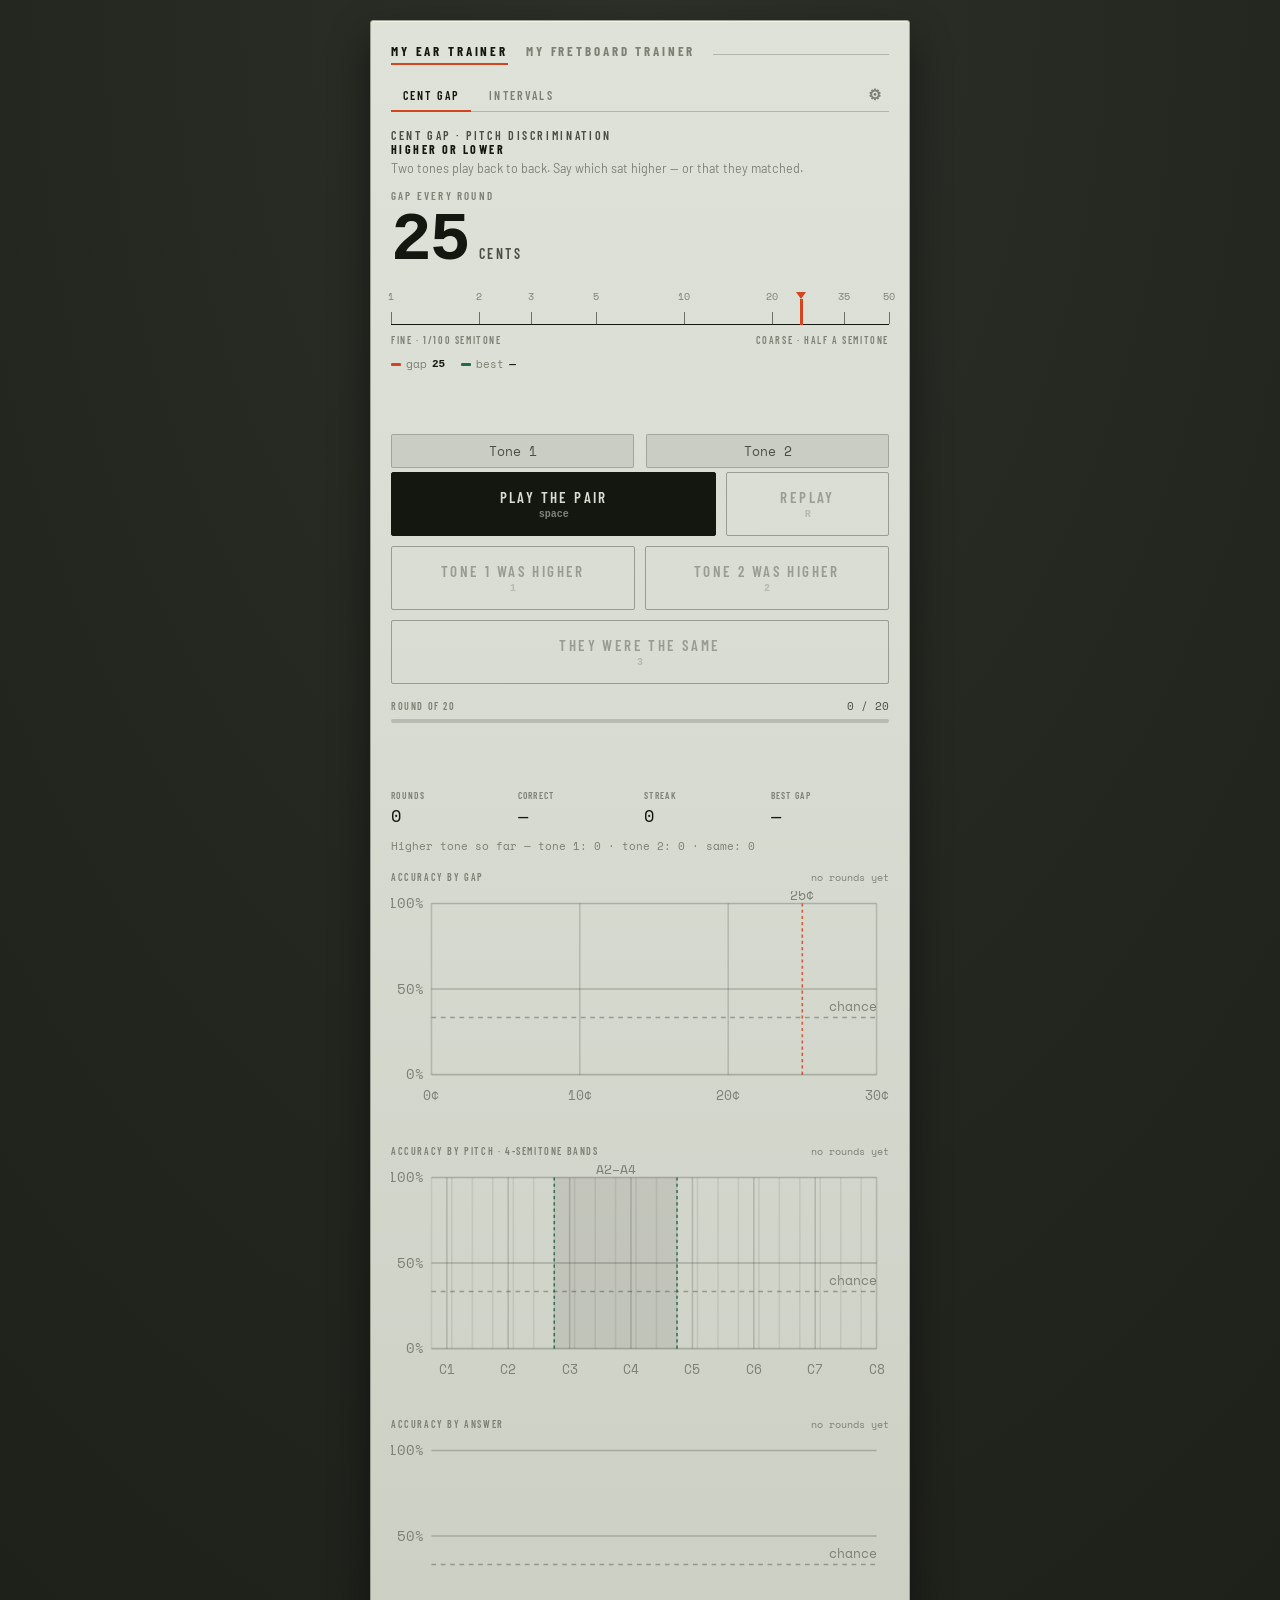
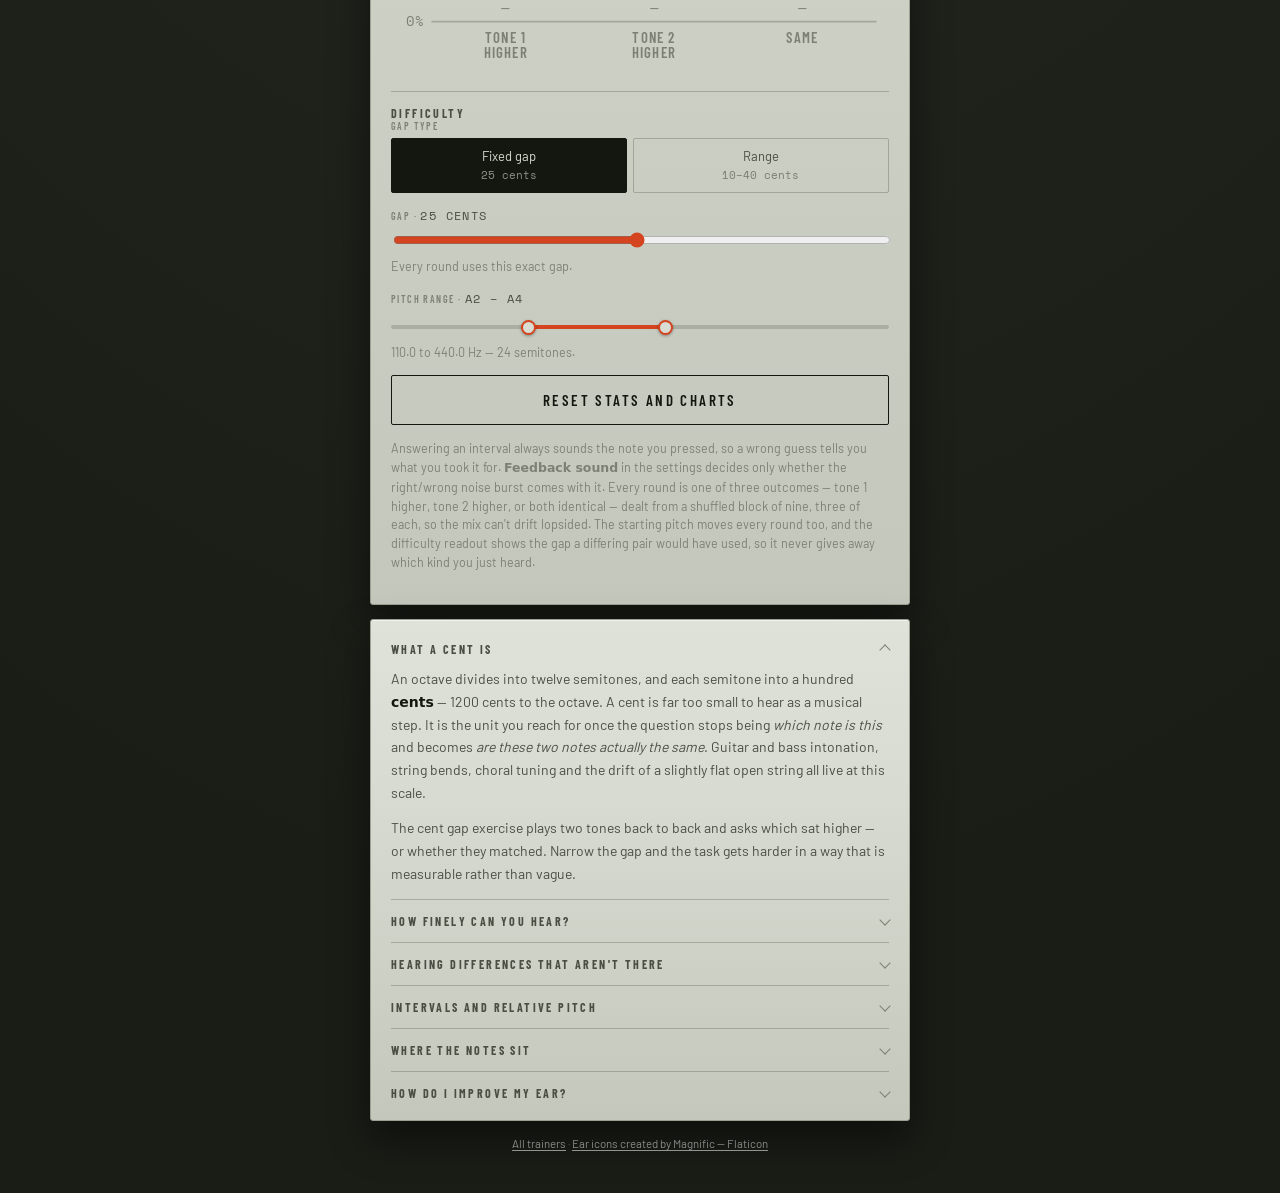
==== commit ebeee6ee: "Separate the answer note from the feedback burst The three-way Note/Blip/Off conflated two things. S" ====
--- a/ear/index.html
+++ b/ear/index.html
@@ -198,11 +198,10 @@
     <div class="set-row">
       <div class="set-lab">Feedback sound</div>
       <div class="seg" id="fxSeg">
-        <button data-fx="note" aria-pressed="true">Note</button>
-        <button data-fx="blip" aria-pressed="false">Blip</button>
+        <button data-fx="on" aria-pressed="true">On</button>
         <button data-fx="off" aria-pressed="false">Off</button>
       </div>
-      <p class="set-hint">On the interval answers, <b>Note</b> sounds the note you pressed, so a wrong guess tells you what you actually took it for. Cent gap has no note to play and falls back to the blip.</p>
+      <p class="set-hint">The short noise burst that marks right or wrong &mdash; bright and quick when you are right, duller and longer when you are not. Answering an interval always sounds the note you pressed; this only decides whether the burst comes with it.</p>
     </div>
 
     <div class="set-row">
@@ -343,7 +342,7 @@
       <button class="btn" id="resetBtn">Reset stats and charts</button>
     </div>
 
-    <p class="note"><b>Feedback sound</b> in the settings decides what you hear when you answer an interval: the note you pressed, a short blip, or nothing. Every round is one of three outcomes — tone 1 higher, tone 2 higher, or both identical — dealt from a shuffled block of nine, three of each, so the mix can't drift lopsided. The starting pitch moves every round too, and the difficulty readout shows the gap a differing pair would have used, so it never gives away which kind you just heard.</p>
+    <p class="note">Answering an interval always sounds the note you pressed, so a wrong guess tells you what you took it for. <b>Feedback sound</b> in the settings decides only whether the right/wrong noise burst comes with it. Every round is one of three outcomes — tone 1 higher, tone 2 higher, or both identical — dealt from a shuffled block of nine, three of each, so the mix can't drift lopsided. The starting pitch moves every round too, and the difficulty readout shows the gap a differing pair would have used, so it never gives away which kind you just heard.</p>
   </section>
   </section>
 
@@ -532,7 +531,7 @@
   var state={mode:'fixed',fixedGap:25,rangeLo:10,rangeHi:40,pitchLo:45,pitchHi:69,
     roundLen:20,rTrials:0,rCorrect:0,rSame:0,rSameOk:0,rDiff:0,rDiffOk:0,
     timbre:'pluck',route:'webaudio',vol:0.50,
-    fx:'note',trial:null,awaiting:false,playing:false,
+    fx:true,trial:null,awaiting:false,playing:false,
     trials:0,correct:0,streak:0,best:null,
     deck:[],count1:0,count2:0,count0:0,
     bins:{},pitchBins:{},typeStats:{0:{n:0,ok:0},1:{n:0,ok:0},2:{n:0,ok:0}}};
@@ -767,7 +766,7 @@
   }
 
   function playFeedback(ok){
-    if(state.fx==='off') return;
+    if(!state.fx) return;
     var peak=Math.min(0.5,0.42*state.vol);   // sits under the tones
     try{
       if(state.route==='element'&&A.isRunning()) state.route='webaudio';
@@ -1806,7 +1805,8 @@
     if(!right) kids[t.deg].classList.add('mark-truth');
     el('ivTone2').classList.add('win');
     fireFlash(right);
-    if(state.fx==='note') ivPlayAnswer(deg); else playFeedback(right);
+    ivPlayAnswer(deg);      // always: hearing your own guess is the lesson
+    playFeedback(right);    // and the burst on top, if it is switched on
 
     el('ivVerdict').className='verdict '+(right?'ok':'no');
     var iq=ivInterval(t.deg);
@@ -2246,8 +2246,8 @@
   dualPitch=dualRange('pitchDual',{min:21,max:108,step:1,lo:state.pitchLo,hi:state.pitchHi,
     onChange:function(a,b){ state.pitchLo=a; state.pitchHi=b; syncRegister(); }});
   segment('fxSeg','fx',function(v){
-    state.fx=v;
-    if(v==='blip') playFeedback(true);   // preview when switching on
+    state.fx=(v==='on');
+    if(state.fx) playFeedback(true);   // preview when switching on
   });
 
   el('fixedGap').addEventListener('input',function(){
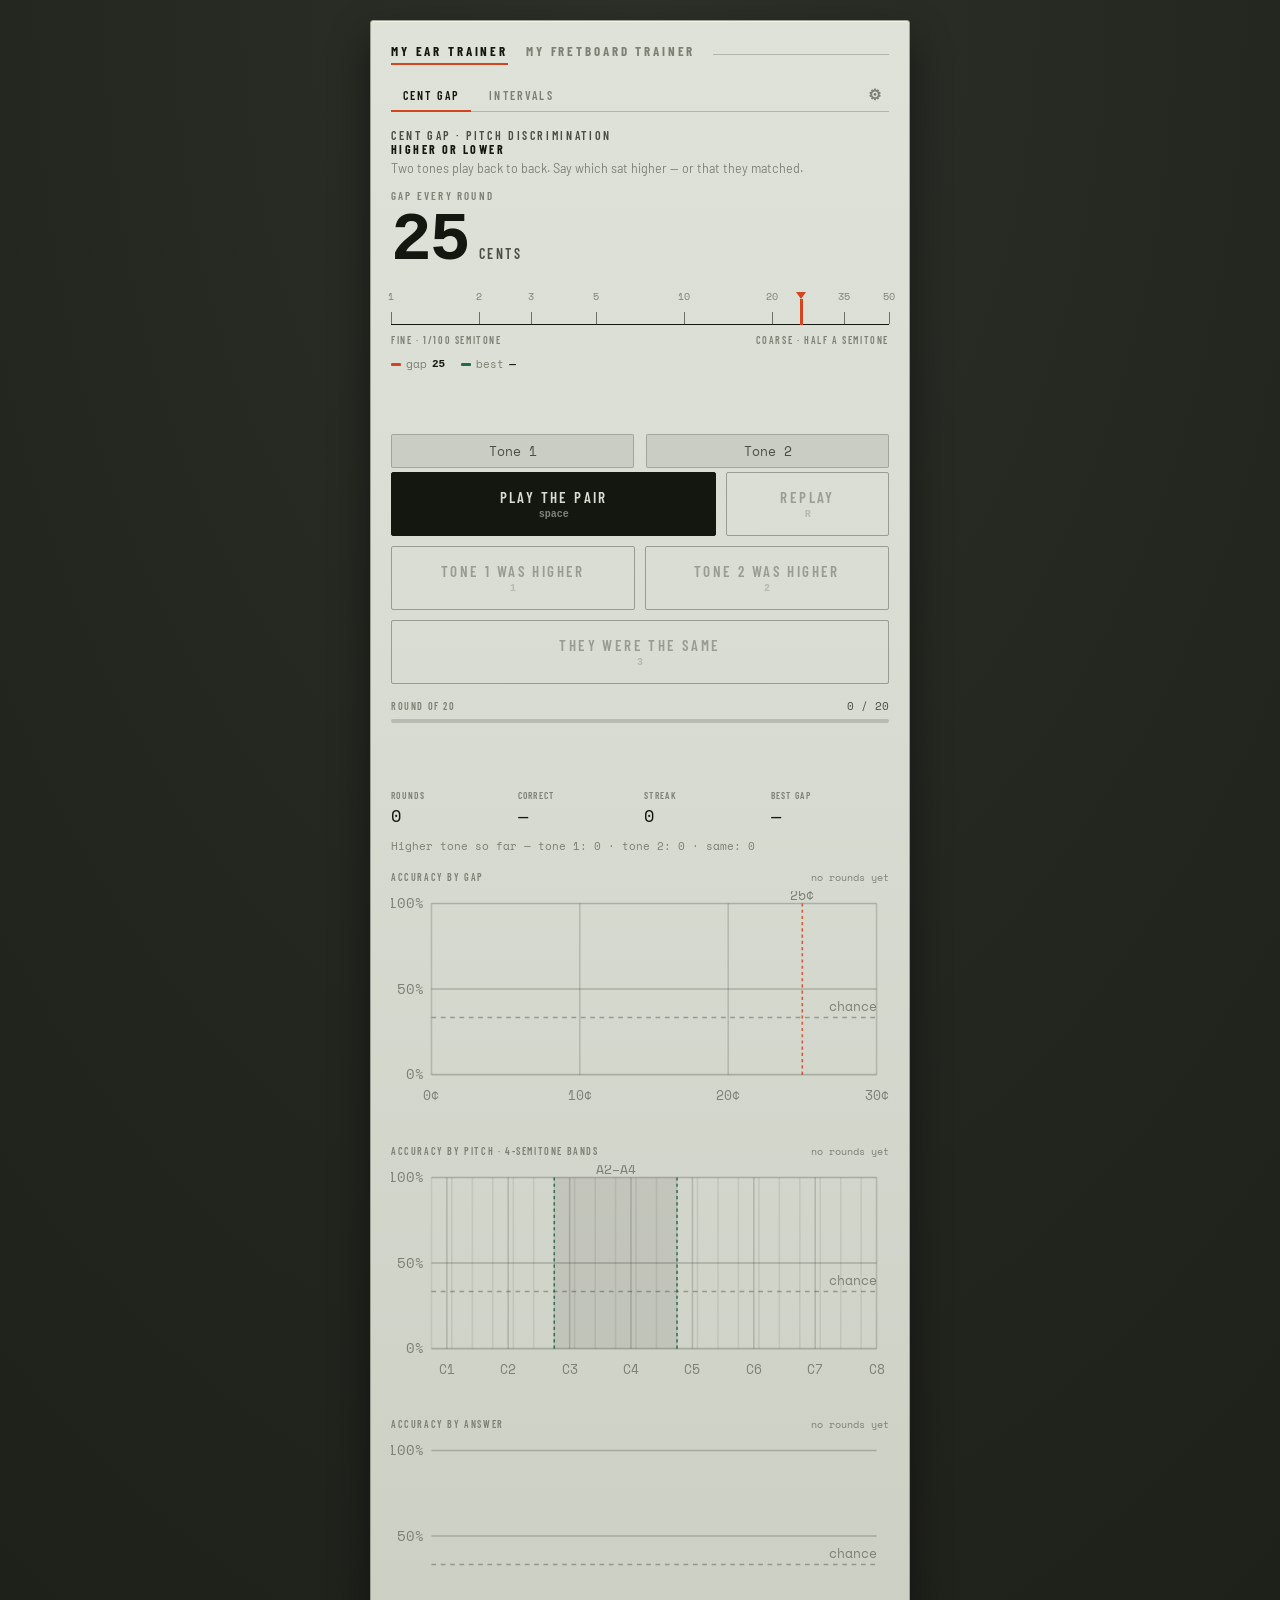
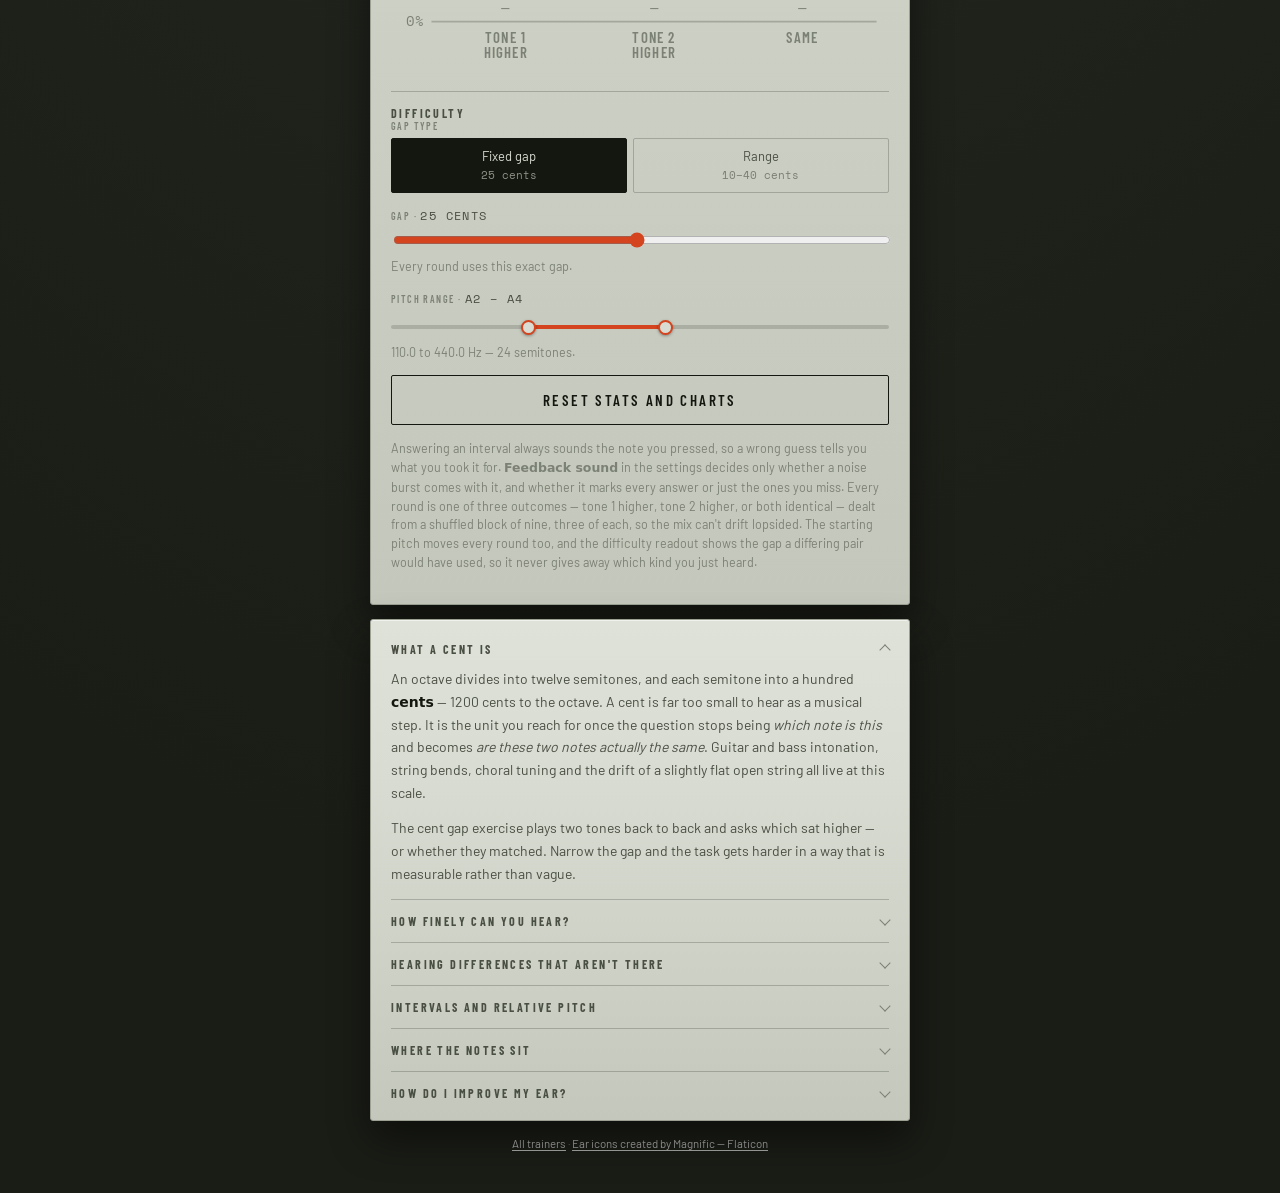
==== commit 3e8e3475: "Add a wrong-only setting for the feedback burst Feedback sound becomes Always / Wrong only / Off. Wr" ====
--- a/ear/index.html
+++ b/ear/index.html
@@ -198,10 +198,11 @@
     <div class="set-row">
       <div class="set-lab">Feedback sound</div>
       <div class="seg" id="fxSeg">
-        <button data-fx="on" aria-pressed="true">On</button>
+        <button data-fx="on" aria-pressed="true">Always</button>
+        <button data-fx="wrong" aria-pressed="false">Wrong only</button>
         <button data-fx="off" aria-pressed="false">Off</button>
       </div>
-      <p class="set-hint">The short noise burst that marks right or wrong &mdash; bright and quick when you are right, duller and longer when you are not. Answering an interval always sounds the note you pressed; this only decides whether the burst comes with it.</p>
+      <p class="set-hint">The short noise burst that marks an answer &mdash; bright and quick when you are right, duller and longer when you are not. <b>Wrong only</b> keeps the burst for misses and lets a correct answer pass without comment. Answering an interval always sounds the note you pressed; this decides only whether a burst comes with it.</p>
     </div>
 
     <div class="set-row">
@@ -342,7 +343,7 @@
       <button class="btn" id="resetBtn">Reset stats and charts</button>
     </div>
 
-    <p class="note">Answering an interval always sounds the note you pressed, so a wrong guess tells you what you took it for. <b>Feedback sound</b> in the settings decides only whether the right/wrong noise burst comes with it. Every round is one of three outcomes — tone 1 higher, tone 2 higher, or both identical — dealt from a shuffled block of nine, three of each, so the mix can't drift lopsided. The starting pitch moves every round too, and the difficulty readout shows the gap a differing pair would have used, so it never gives away which kind you just heard.</p>
+    <p class="note">Answering an interval always sounds the note you pressed, so a wrong guess tells you what you took it for. <b>Feedback sound</b> in the settings decides only whether a noise burst comes with it, and whether it marks every answer or just the ones you miss. Every round is one of three outcomes — tone 1 higher, tone 2 higher, or both identical — dealt from a shuffled block of nine, three of each, so the mix can't drift lopsided. The starting pitch moves every round too, and the difficulty readout shows the gap a differing pair would have used, so it never gives away which kind you just heard.</p>
   </section>
   </section>
 
@@ -531,7 +532,7 @@
   var state={mode:'fixed',fixedGap:25,rangeLo:10,rangeHi:40,pitchLo:45,pitchHi:69,
     roundLen:20,rTrials:0,rCorrect:0,rSame:0,rSameOk:0,rDiff:0,rDiffOk:0,
     timbre:'pluck',route:'webaudio',vol:0.50,
-    fx:true,trial:null,awaiting:false,playing:false,
+    fx:'on',trial:null,awaiting:false,playing:false,
     trials:0,correct:0,streak:0,best:null,
     deck:[],count1:0,count2:0,count0:0,
     bins:{},pitchBins:{},typeStats:{0:{n:0,ok:0},1:{n:0,ok:0},2:{n:0,ok:0}}};
@@ -766,7 +767,10 @@
   }
 
   function playFeedback(ok){
-    if(!state.fx) return;
+    // 'wrong' is the quiet-practice setting: a miss still interrupts you, a
+    // correct answer just leaves the note you pressed standing on its own.
+    if(state.fx==='off') return;
+    if(state.fx==='wrong'&&ok) return;
     var peak=Math.min(0.5,0.42*state.vol);   // sits under the tones
     try{
       if(state.route==='element'&&A.isRunning()) state.route='webaudio';
@@ -2246,8 +2250,10 @@
   dualPitch=dualRange('pitchDual',{min:21,max:108,step:1,lo:state.pitchLo,hi:state.pitchHi,
     onChange:function(a,b){ state.pitchLo=a; state.pitchHi=b; syncRegister(); }});
   segment('fxSeg','fx',function(v){
-    state.fx=(v==='on');
-    if(state.fx) playFeedback(true);   // preview when switching on
+    state.fx=v;
+    // preview the burst this setting will actually produce
+    if(v==='on') playFeedback(true);
+    else if(v==='wrong') playFeedback(false);
   });
 
   el('fixedGap').addEventListener('input',function(){
